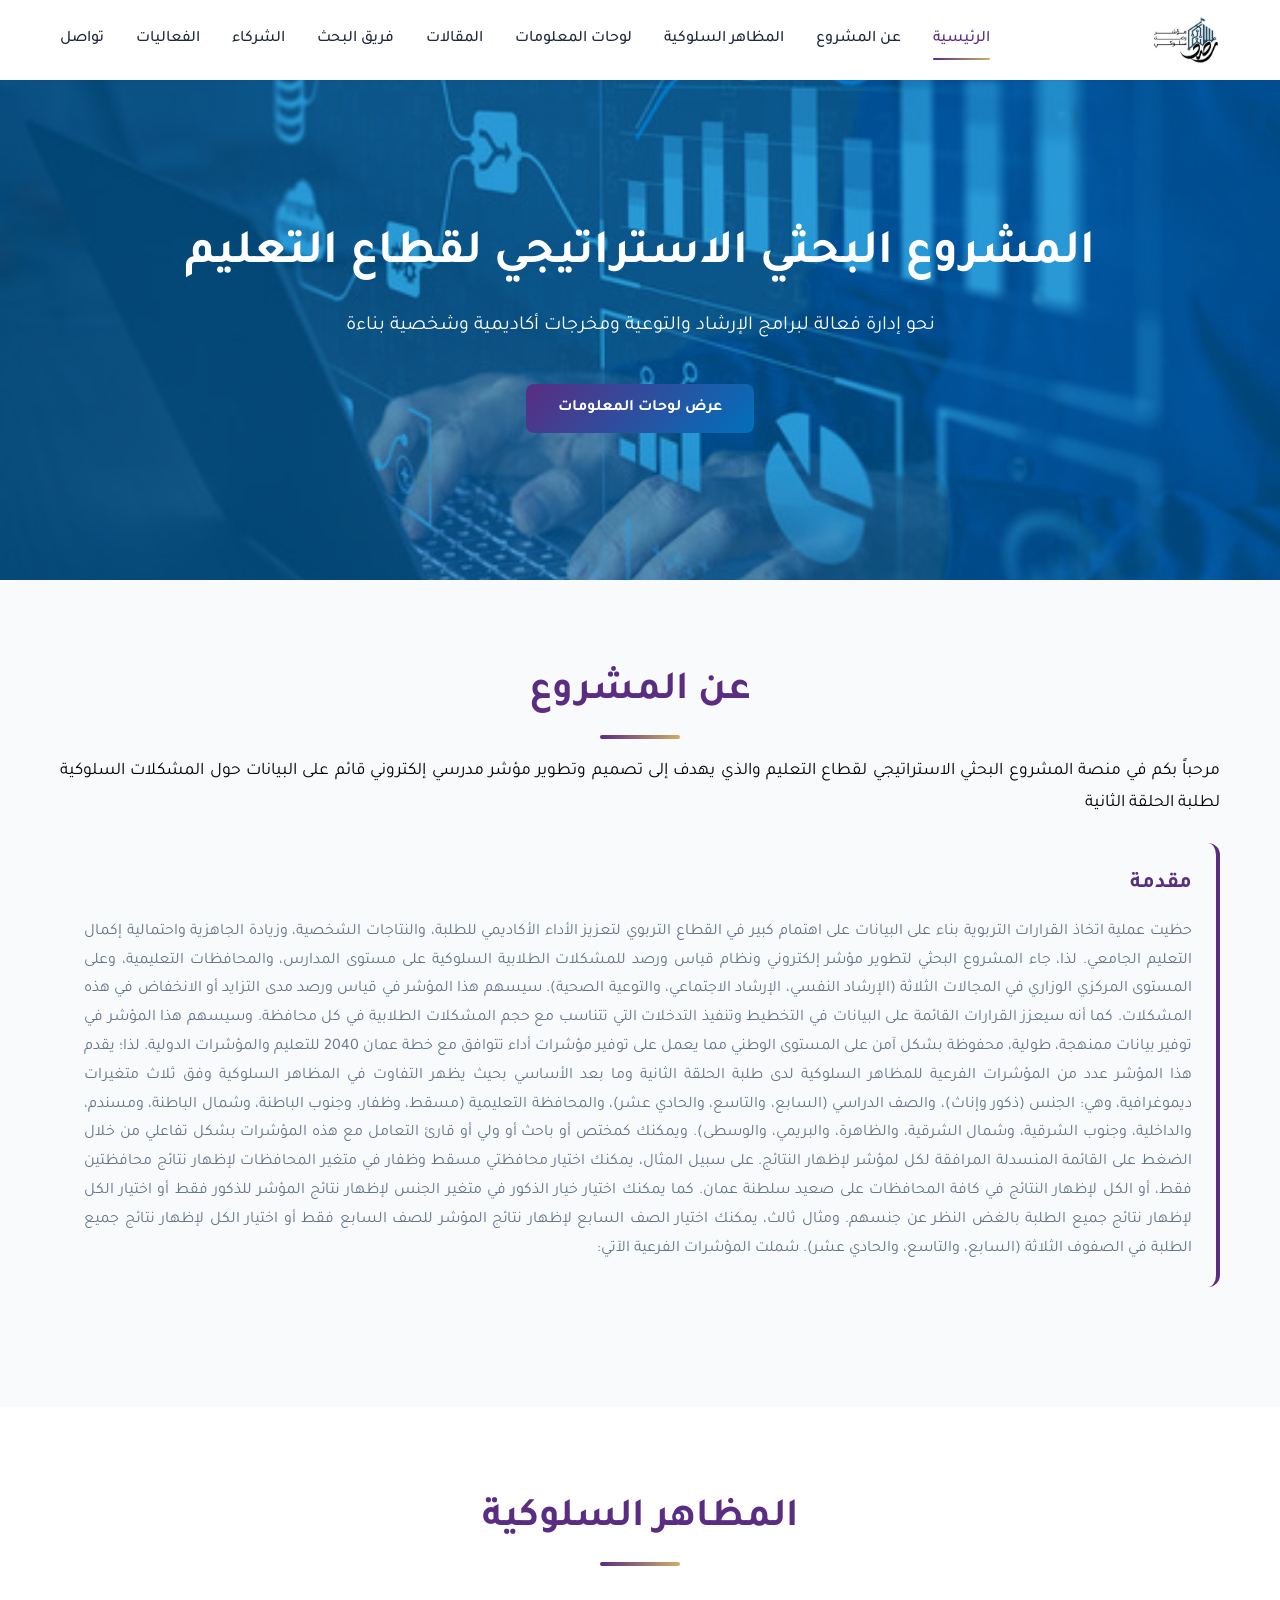
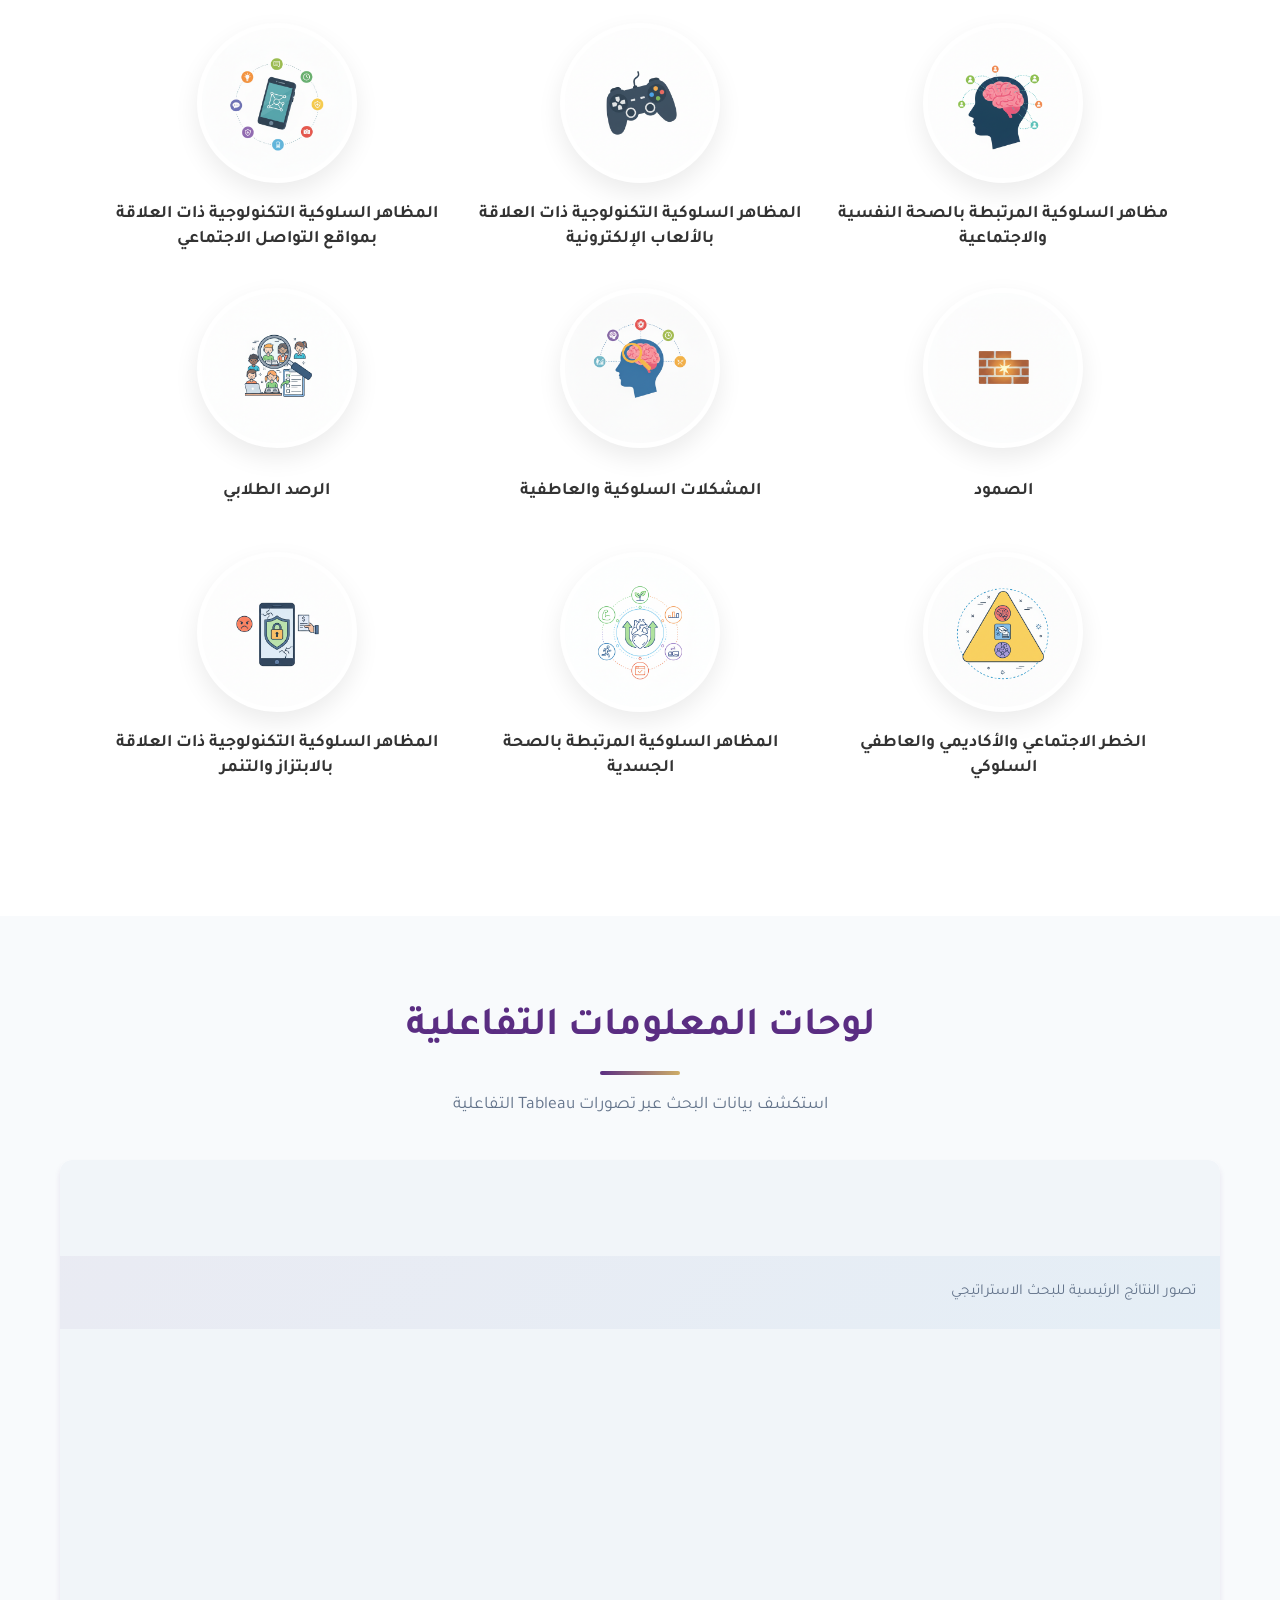
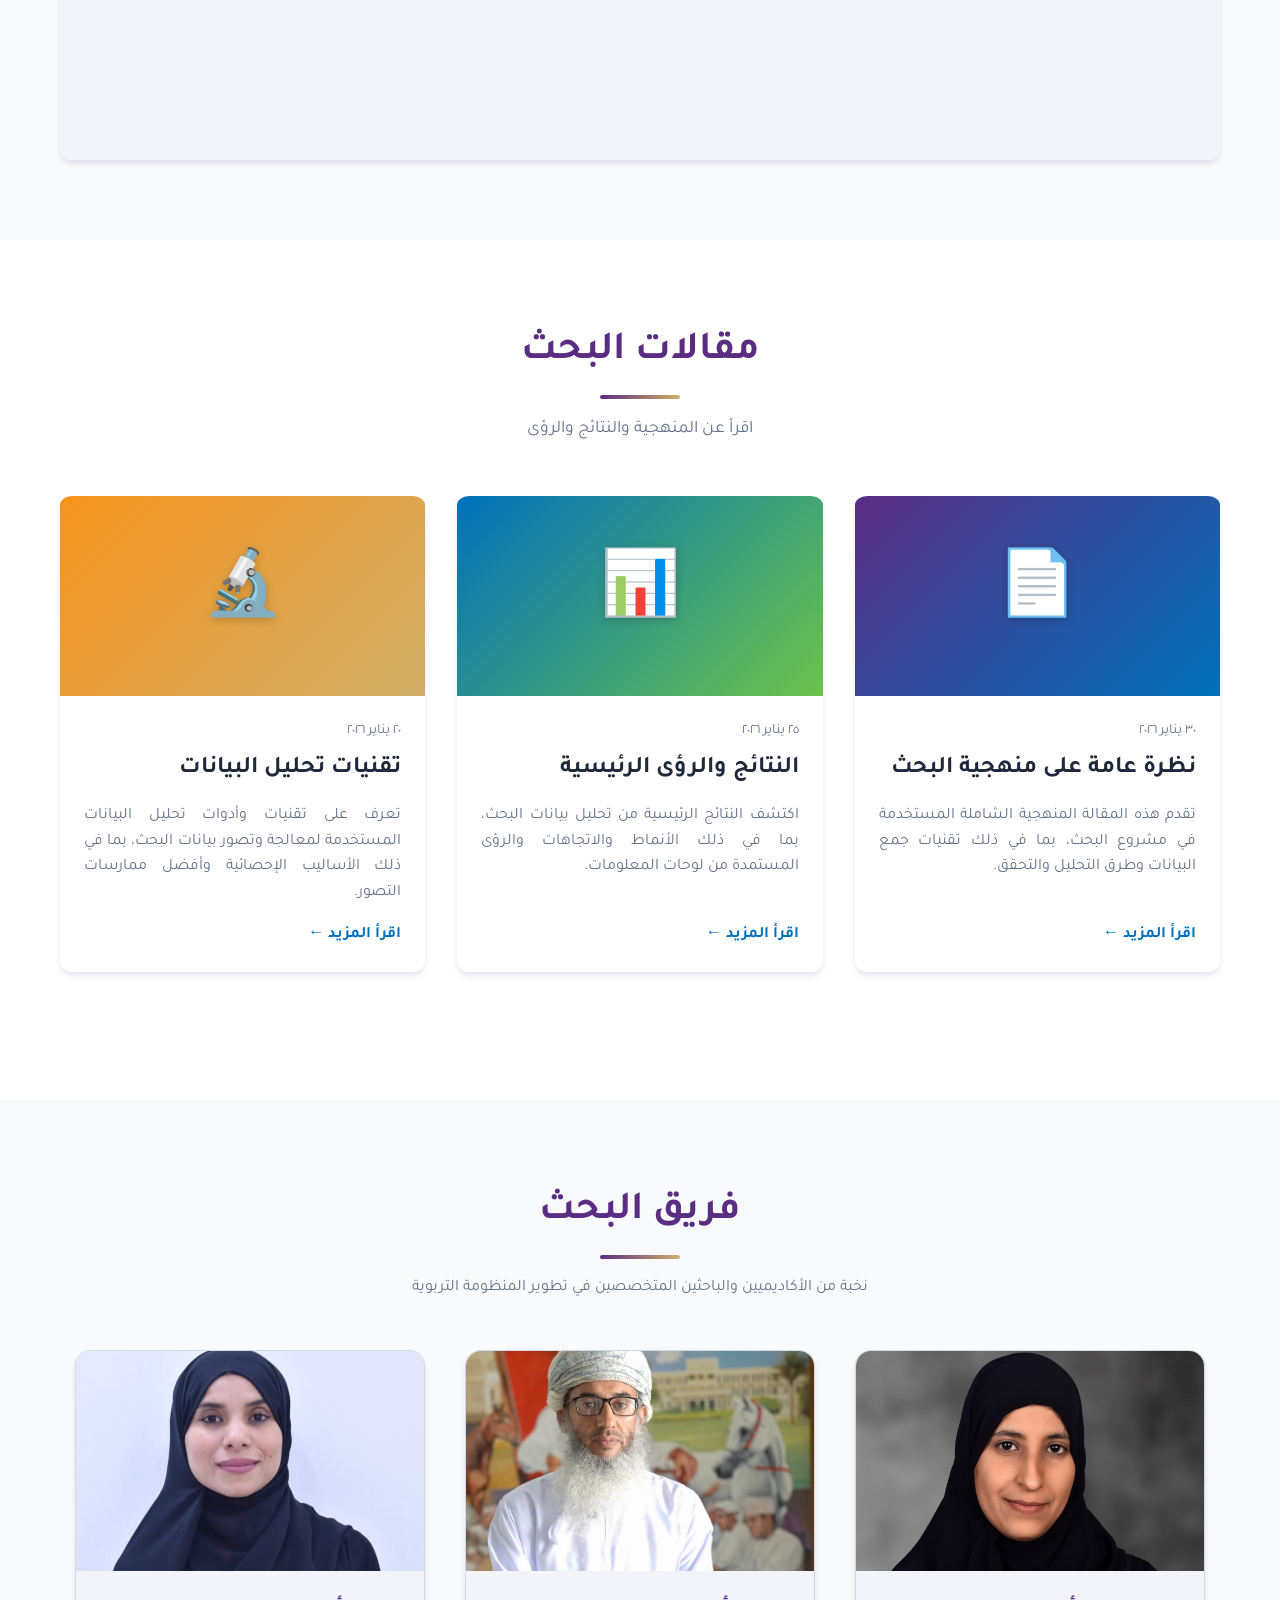
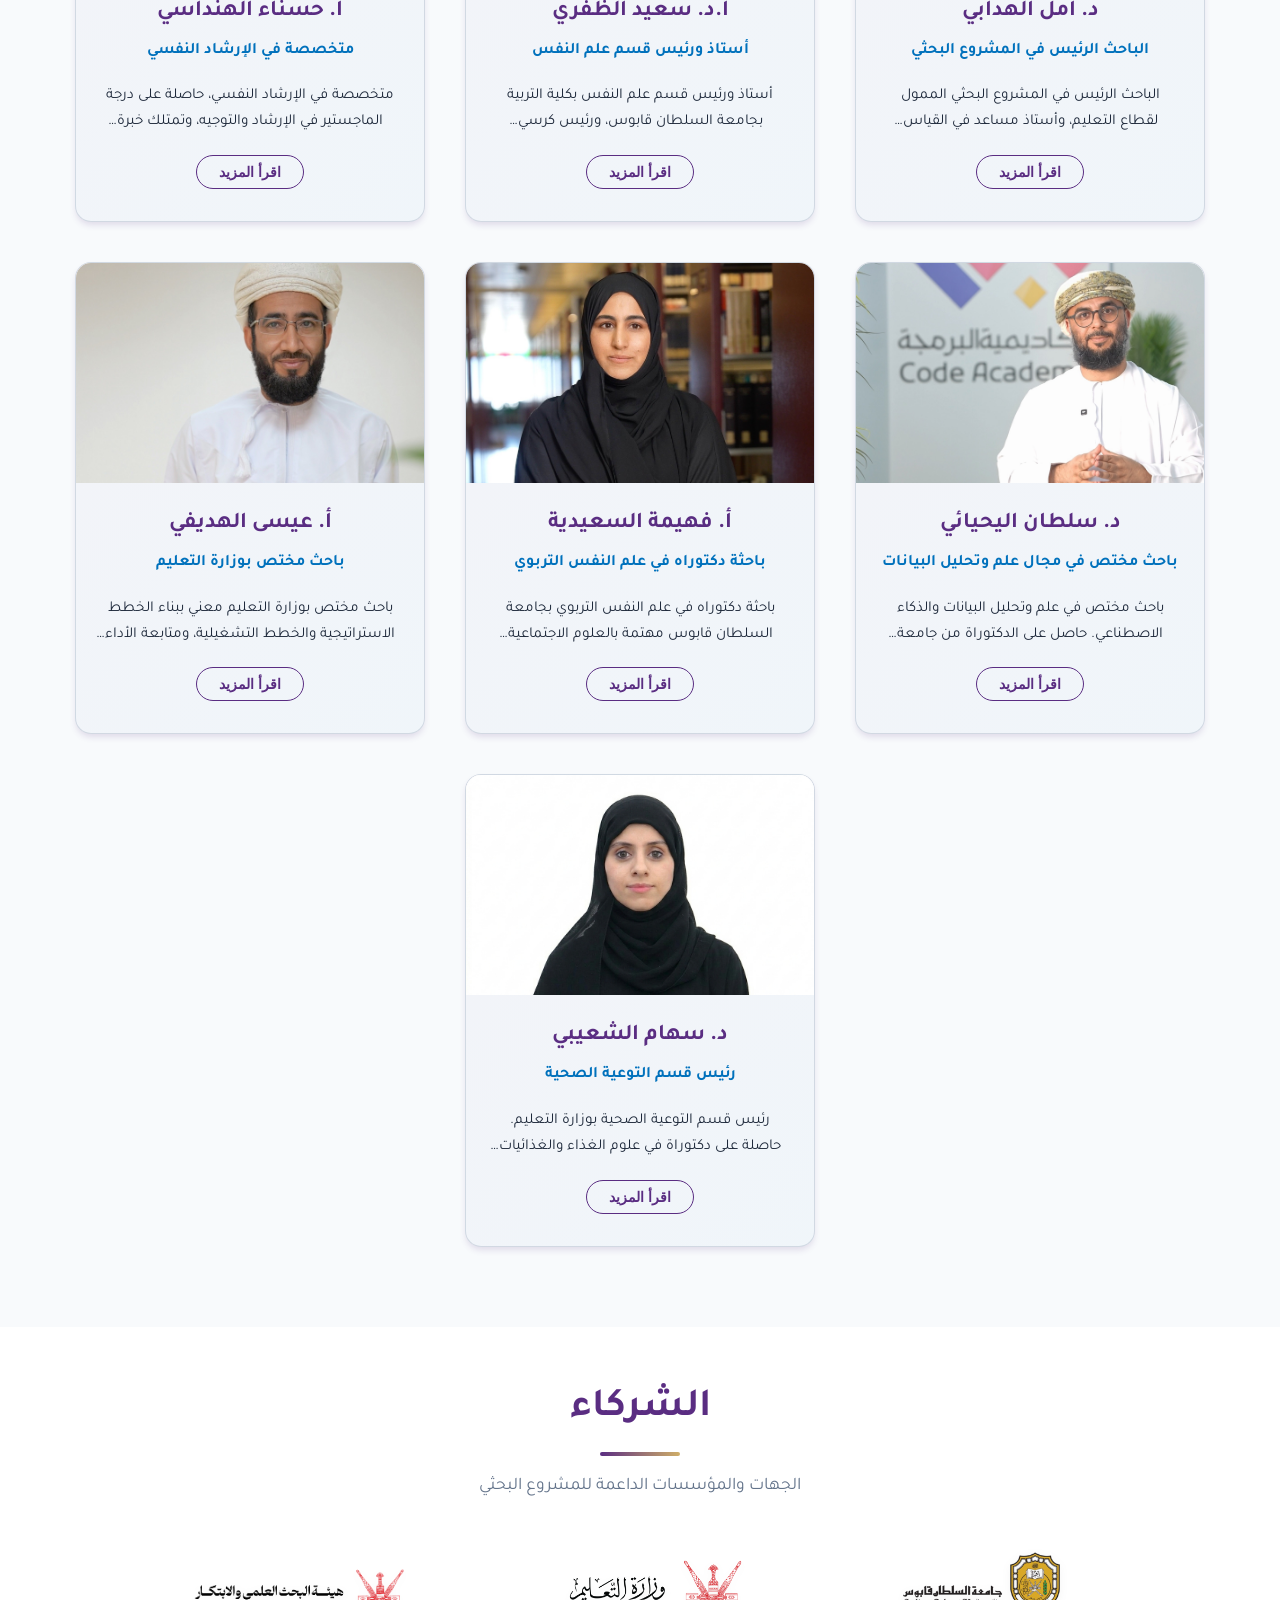
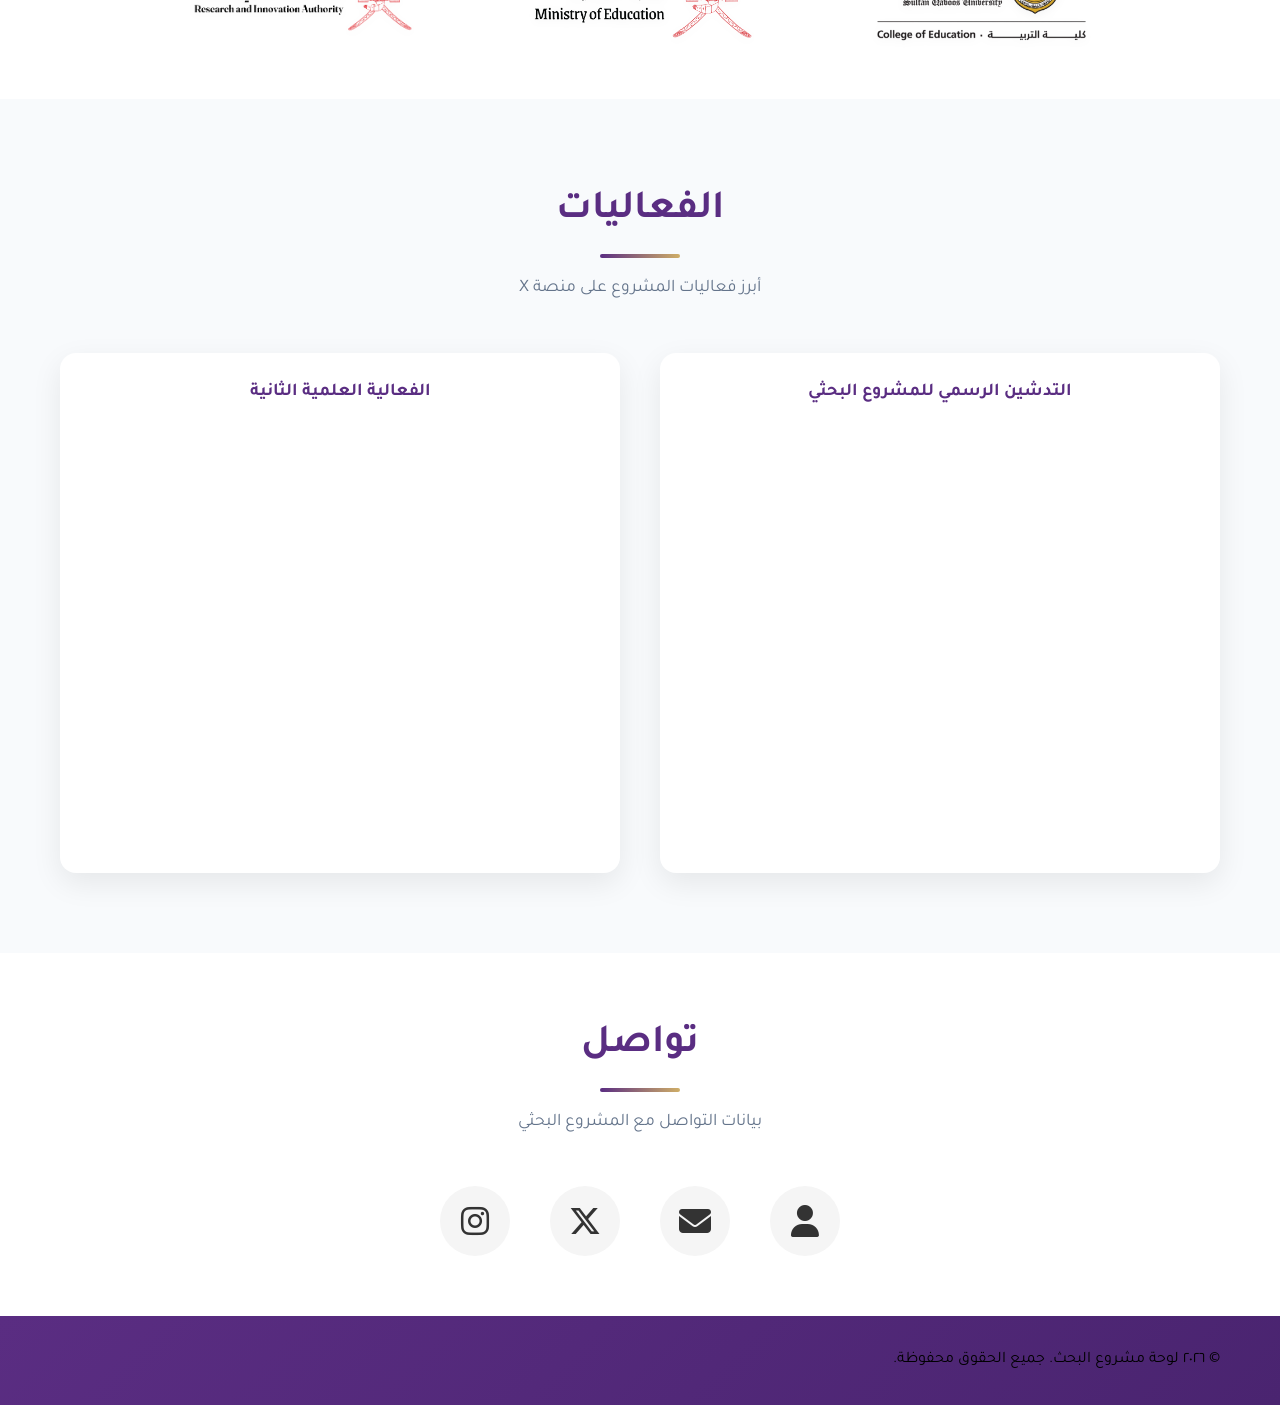
==== index.html @ 6aef54da "added events section" ====
<!DOCTYPE html>
<html lang="ar" dir="rtl">

<head>
    <meta charset="UTF-8">
    <meta name="viewport" content="width=device-width, initial-scale=1.0">
    <title>لوحة مشروع البحث</title>
    <link rel="stylesheet" href="styles.css">
    <link rel="preconnect" href="https://fonts.googleapis.com">
    <link rel="preconnect" href="https://fonts.gstatic.com" crossorigin>
    <link href="https://fonts.googleapis.com/css2?family=Tajawal:wght@300;400;500;700;800&display=swap"
        rel="stylesheet">
    <link rel="stylesheet" href="https://cdnjs.cloudflare.com/ajax/libs/font-awesome/6.5.0/css/all.min.css">
</head>

<body>
    <!-- Navigation -->
    <nav class="navbar">
        <div class="container">
            <div class="nav-brand">
                <!-- <h2>لوحة مشروع البحث</h2> -->
                <img src="images/logo.jpg" alt="لوحة مشروع البحث" class="nav-logo">
            </div>
            <ul class="nav-menu" id="navMenu">
                <li><a href="#home" class="nav-link">الرئيسية</a></li>
                <li><a href="#about" class="nav-link">عن المشروع</a></li>
                <li><a href="#scales-table" class="nav-link">المظاهر السلوكية</a></li>
                <li><a href="#dashboards" class="nav-link">لوحات المعلومات</a></li>
                <li><a href="#articles" class="nav-link">المقالات</a></li>
                <li><a href="#team" class="nav-link">فريق البحث</a></li>
                <li><a href="#partners" class="nav-link">الشركاء</a></li>
                <li><a href="#events" class="nav-link">الفعاليات</a></li>
                <li><a href="#contact" class="nav-link">تواصل</a></li>
            </ul>
            <div class="hamburger" id="hamburger">
                <span></span>
                <span></span>
                <span></span>
            </div>
        </div>
    </nav>

    <!-- Hero Section -->
    <section id="home" class="hero">
        <div class="hero-overlay"></div>
        <div class="container hero-content">
            <h1 class="hero-title">المشروع البحثي الاستراتيجي لقطاع التعليم</h1>
            <p class="hero-subtitle">نحو إدارة فعالة لبرامج الإرشاد والتوعية ومخرجات أكاديمية وشخصية بناءة</p>
            <a href="#dashboards" class="btn btn-primary">عرض لوحات المعلومات</a>
        </div>
    </section>

    <!-- About Section -->
    <section id="about" class="about">
        <div class="container">
            <h2 class="section-title">عن المشروع</h2>
            <div class="about-content">
                <div class="about-text">
                    <p>
                        مرحباً بكم في منصة المشروع البحثي الاستراتيجي لقطاع التعليم والذي يهدف إلى تصميم وتطوير مؤشر
                        مدرسي إلكتروني قائم على البيانات حول المشكلات السلوكية لطلبة الحلقة الثانية
                    </p>
                    <!-- <p>
                        استكشف لوحات Tableau للحصول على رؤى من بيانات البحث، واقرأ مقالاتنا لفهم المنهجية 
                        والنتائج وتداعيات العمل.
                    </p> -->
                </div>
            </div>
        </div>
        <!-- </section> -->

        <!-- Scales Overview Section -->
        <!-- <section id="scales" class="dashboards"> -->
        <div class="container">
            <article class="scales-article">
                <h3 class="scales-article-title">مقدمة</h3>
                <p>
                    حظيت عملية اتخاذ القرارات التربوية بناء على البيانات على اهتمام كبير في القطاع التربوي لتعزيز الأداء
                    الأكاديمي للطلبة، والنتاجات الشخصية، وزيادة الجاهزية واحتمالية إكمال التعليم الجامعي.
                    لذا، جاء المشروع البحثي لتطوير مؤشر إلكتروني ونظام قياس ورصد للمشكلات الطلابية السلوكية على مستوى
                    المدارس، والمحافظات التعليمية، وعلى المستوى المركزي الوزاري في المجالات الثلاثة (الإرشاد النفسي،
                    الإرشاد الاجتماعي، والتوعية الصحية).
                    سيسهم هذا المؤشر في قياس ورصد مدى التزايد أو الانخفاض في هذه المشكلات. كما أنه سيعزز القرارات
                    القائمة على البيانات في التخطيط وتنفيذ التدخلات التي تتناسب مع حجم المشكلات الطلابية في كل محافظة.
                    وسيسهم هذا المؤشر في توفير بيانات ممنهجة، طولية، محفوظة بشكل آمن على المستوى الوطني مما يعمل على
                    توفير مؤشرات أداء تتوافق مع خطة عمان 2040 للتعليم والمؤشرات الدولية.
                    لذا؛ يقدم هذا المؤشر عدد من المؤشرات الفرعية للمظاهر السلوكية لدى طلبة الحلقة الثانية وما بعد
                    الأساسي بحيث يظهر التفاوت في المظاهر السلوكية وفق ثلاث متغيرات ديموغرافية، وهي: الجنس (ذكور وإناث)،
                    والصف الدراسي (السابع، والتاسع، والحادي عشر)، والمحافظة التعليمية (مسقط، وظفار، وجنوب الباطنة، وشمال
                    الباطنة، ومسندم، والداخلية، وجنوب الشرقية، وشمال الشرقية، والظاهرة، والبريمي، والوسطى).
                    ويمكنك كمختص أو باحث أو ولي أو قارئ التعامل مع هذه المؤشرات بشكل تفاعلي من خلال الضغط على القائمة
                    المنسدلة المرافقة لكل لمؤشر لإظهار النتائج. على سبيل المثال، يمكنك اختيار محافظتي مسقط وظفار في
                    متغير المحافظات لإظهار نتائج محافظتين فقط، أو الكل لإظهار النتائج في كافة المحافظات على صعيد سلطنة
                    عمان. كما يمكنك اختيار خيار الذكور في متغير الجنس لإظهار نتائج المؤشر للذكور فقط أو اختيار الكل
                    لإظهار نتائج جميع الطلبة بالغض النظر عن جنسهم. ومثال ثالث، يمكنك اختيار الصف السابع لإظهار نتائج
                    المؤشر للصف السابع فقط أو اختيار الكل لإظهار نتائج جميع الطلبة في الصفوف الثلاثة (السابع، والتاسع،
                    والحادي عشر). شملت المؤشرات الفرعية الآتي:
                </p>
            </article>
        </div>
    </section>

    <!-- Behavioral Scales Section -->
    <section id="scales-table" class="scales">
        <div class="container">
            <h2 class="section-title">المظاهر السلوكية</h2>

            <div id="scales-container" class="scales-circle-grid">
                <!-- Scale 1 -->
                <a href="scale-1.html" class="scale-item">
                    <div class="circle-wrapper">
                        <img src="images/icon1.png" alt="الصحة النفسية"
                            onerror="this.src='https://cdn-icons-png.flaticon.com/512/3062/3062230.png'">
                    </div>
                    <h3 class="circle-title">
                        مظاهر السلوكية المرتبطة بالصحة النفسية والاجتماعية
                    </h3>
                    <!-- <span class="card-link">الانتقال ←</span> -->
                </a>

                <!-- Scale 2 -->
                <a href="scale-2.html" class="scale-item">
                    <div class="circle-wrapper">
                        <img src="images/icon2.png" alt="الألعاب الإلكترونية"
                            onerror="this.src='https://cdn-icons-png.flaticon.com/512/3408/3408506.png'">
                    </div>
                    <h3 class="circle-title">المظاهر السلوكية التكنولوجية ذات العلاقة بالألعاب الإلكترونية</h3>
                    <!-- <span class="card-link">الانتقال ←</span> -->
                </a>

                <!-- Scale 3 -->
                <a href="scale-3.html" class="scale-item">
                    <div class="circle-wrapper">
                        <img src="images/icon3.png" alt="مواقع التواصل"
                            onerror="this.src='https://cdn-icons-png.flaticon.com/512/3536/3536394.png'">
                    </div>
                    <h3 class="circle-title">المظاهر السلوكية التكنولوجية ذات العلاقة بمواقع التواصل الاجتماعي</h3>
                    <!-- <span class="card-link">الانتقال ←</span> -->
                </a>

                <!-- Scale 4 -->
                <a href="scale-4.html" class="scale-item">
                    <div class="circle-wrapper">
                        <img src="images/icon4.png" alt="الصمود"
                            onerror="this.src='https://cdn-icons-png.flaticon.com/512/4207/4207247.png'">
                    </div>
                    <h3 class="circle-title">الصمود</h3>
                    <!-- <span class="card-link">الانتقال ←</span> -->
                </a>

                <!-- Scale 5 -->
                <a href="scale-5.html" class="scale-item">
                    <div class="circle-wrapper">
                        <img src="images/icon5.png" alt="باسك"
                            onerror="this.src='https://cdn-icons-png.flaticon.com/512/2641/2641409.png'">
                    </div>
                    <h3 class="circle-title">المشكلات السلوكية والعاطفية</h3>
                    <!-- <span class="card-link">الانتقال ←</span> -->
                </a>

                <!-- Scale 6 -->
                <a href="scale-6.html" class="scale-item">
                    <div class="circle-wrapper">
                        <img src="images/icon6.png" alt="الرصد الطلابي"
                            onerror="this.src='https://cdn-icons-png.flaticon.com/512/3589/3589030.png'">
                    </div>
                    <h3 class="circle-title">الرصد الطلابي</h3>
                    <!-- <span class="card-link">الانتقال ←</span> -->
                </a>

                <!-- Scale 7 -->
                <a href="scale-7.html" class="scale-item">
                    <div class="circle-wrapper">
                        <img src="images/icon7.png" alt="الخطر الاجتماعي"
                            onerror="this.src='https://cdn-icons-png.flaticon.com/512/9305/9305733.png'">
                    </div>
                    <h3 class="circle-title">الخطر الاجتماعي والأكاديمي والعاطفي السلوكي</h3>
                    <!-- <span class="card-link">الانتقال ←</span> -->
                </a>

                <!-- Scale 8 -->
                <a href="scale-8.html" class="scale-item">
                    <div class="circle-wrapper">
                        <img src="images/icon8.png" alt="الصحة الجسدية"
                            onerror="this.src='https://cdn-icons-png.flaticon.com/512/2966/2966486.png'">
                    </div>
                    <h3 class="circle-title"> المظاهر السلوكية المرتبطة بالصحة الجسدية</h3>
                    <!-- <span class="card-link">الانتقال ←</span> -->
                </a>

                <!-- Scale 9 -->
                <a href="scale-9.html" class="scale-item">
                    <div class="circle-wrapper">
                        <img src="images/icon9.png" alt="الابتزاز والتنمر"
                            onerror="this.src='https://cdn-icons-png.flaticon.com/512/2166/2166708.png'">
                    </div>
                    <h3 class="circle-title">المظاهر السلوكية التكنولوجية ذات العلاقة بالابتزاز والتنمر</h3>
                    <!-- <span class="card-link">الانتقال ←</span> -->
                </a>
            </div>
        </div>
    </section>


    <!-- Dashboards Section -->
    <section id="dashboards" class="dashboards" style="background-color: var(--bg-light);">
        <div class="container">
            <h2 class="section-title">لوحات المعلومات التفاعلية</h2>
            <p class="section-subtitle" style="text-align: center; margin-bottom: 40px; color: var(--text-light);">
                استكشف بيانات البحث عبر تصورات Tableau التفاعلية</p>

            <div class="dashboard-grid">
                <div class="dashboard-card">
                    <div class="dashboard-embed">
                        <div class="dashboard-placeholder">
                            <div class="tableauPlaceholder" id="viz1771243153308"
                                style="position: relative; margin: 0 auto;">
                                <noscript>
                                    <a href="#">
                                        <img alt="Dashboard 1"
                                            src="https://public.tableau.com/static/images/_1/_17712300634520/Dashboard1/1_rss.png"
                                            style="border: none" />
                                    </a>
                                </noscript>
                                <object class="tableauViz" style="display:none;">
                                    <param name="host_url" value="https%3A%2F%2Fpublic.tableau.com%2F" />
                                    <param name="embed_code_version" value="3" />
                                    <param name="site_root" value="" />
                                    <param name="name" value="_17712300634520/Dashboard1" />
                                    <param name="tabs" value="no" />
                                    <param name="toolbar" value="yes" />
                                    <param name="static_image"
                                        value="https://public.tableau.com/static/images/_1/_17712300634520/Dashboard1/1.png" />
                                    <param name="animate_transition" value="yes" />
                                    <param name="display_static_image" value="yes" />
                                    <param name="display_spinner" value="yes" />
                                    <param name="display_overlay" value="yes" />
                                    <param name="display_count" value="yes" />
                                    <param name="language" value="en-US" />
                                </object>
                            </div>

                            <script type="text/javascript">
                                var divElement = document.getElementById('viz1771243153308');
                                var vizElement = divElement.getElementsByTagName('object')[0];

                                // 1. Force the dashboard to occupy the full width of the container
                                vizElement.style.width = '100%';
                                vizElement.style.maxWidth = 'none'; // Removes the 1350px limit causing the gap

                                // 2. Set heights based on device width to ensure readability
                                if (divElement.offsetWidth > 800) {
                                    // Desktop view: Fixed height is often better than a calculated ratio
                                    vizElement.style.height = '850px';
                                } else if (divElement.offsetWidth > 500) {
                                    // Tablet view
                                    vizElement.style.height = '700px';
                                } else {
                                    // Mobile view: Tall height to accommodate stacked charts
                                    vizElement.style.height = '1800px';
                                }

                                // 3. Load the Tableau API
                                var scriptElement = document.createElement('script');
                                scriptElement.src = 'https://public.tableau.com/javascripts/api/viz_v1.js';
                                vizElement.parentNode.insertBefore(scriptElement, vizElement);
                            </script>
                        </div>
                        <div class="dashboard-footer">
                            <p class="dashboard-description">تصور النتائج الرئيسية للبحث الاستراتيجي</p>
                        </div>
                    </div>
                </div>
            </div>

        </div>
    </section>




    <!-- Articles Section -->
    <section id="articles" class="articles">
        <div class="container">
            <h2 class="section-title">مقالات البحث</h2>
            <p class="section-subtitle">اقرأ عن المنهجية والنتائج والرؤى</p>

            <div class="articles-grid" id="articlesGrid">
                <article class="article-card">
                    <div class="article-image">
                        <div class="article-image-placeholder">📄</div>
                    </div>
                    <div class="article-content">
                        <span class="article-date">٣٠ يناير ٢٠٢٦</span>
                        <h3 class="article-title">نظرة عامة على منهجية البحث</h3>
                        <p class="article-excerpt">
                            تقدم هذه المقالة المنهجية الشاملة المستخدمة في مشروع البحث، بما في ذلك تقنيات جمع البيانات
                            وطرق التحليل والتحقق.
                        </p>
                        <a href="#" class="article-link">اقرأ المزيد ←</a>
                    </div>
                </article>

                <article class="article-card">
                    <div class="article-image">
                        <div class="article-image-placeholder">📊</div>
                    </div>
                    <div class="article-content">
                        <span class="article-date">٢٥ يناير ٢٠٢٦</span>
                        <h3 class="article-title">النتائج والرؤى الرئيسية</h3>
                        <p class="article-excerpt">
                            اكتشف النتائج الرئيسية من تحليل بيانات البحث، بما في ذلك الأنماط والاتجاهات
                            والرؤى المستمدة من لوحات المعلومات.
                        </p>
                        <a href="#" class="article-link">اقرأ المزيد ←</a>
                    </div>
                </article>

                <article class="article-card">
                    <div class="article-image">
                        <div class="article-image-placeholder">🔬</div>
                    </div>
                    <div class="article-content">
                        <span class="article-date">٢٠ يناير ٢٠٢٦</span>
                        <h3 class="article-title">تقنيات تحليل البيانات</h3>
                        <p class="article-excerpt">
                            تعرف على تقنيات وأدوات تحليل البيانات المستخدمة لمعالجة وتصور بيانات البحث،
                            بما في ذلك الأساليب الإحصائية وأفضل ممارسات التصور.
                        </p>
                        <a href="#" class="article-link">اقرأ المزيد ←</a>
                    </div>
                </article>
            </div>

            <!-- <div class="add-article-section">
                <button class="btn btn-secondary" id="addArticleBtn">+ إضافة مقال جديد</button>
            </div> -->
        </div>
    </section>



    <!-- Team Section -->

    <section id="team" class="team-section">
        <div class="container">
            <h2 class="section-title">فريق البحث</h2>
            <p style="text-align: center; color: var(--text-light); margin-bottom: 40px;">نخبة من الأكاديميين والباحثين
                المتخصصين في تطوير المنظومة التربوية</p>

            <div class="team-grid">
                <div class="team-card">
                    <div class="member-img-container">
                        <img src="images/img1.jpeg" alt="د. أمل الهدابي">
                    </div>
                    <h3 class="member-name">د. أمل الهدابي</h3>
                    <p class="member-role">الباحث الرئيس في المشروع البحثي</p>
                    <div class="member-desc">الباحث الرئيس في المشروع البحثي الممول لقطاع التعليم، وأستاذ مساعد في
                        القياس والتقويم بقسم علم النفس بجامعة السلطان قابوس. حاصلة على الدكتوراة من جامعة كنت ستايت
                        بالولايات المتحدة الامريكية. نشرت أكثر من ٢٧ بحثا في مجلات علمية محكمة أجنبية وعربية. وقدمت ما
                        يزيد عن ٤٥ ورقة علمية في مؤتمرات دولية واقليمية. وحصلت على ما يزيد عن ١٠ مشاريع بحثية ممولة
                        محليا واقليميا. تركزت اهتماماتها البحثية في القياس التربوي، والنمذجة، والتحاليل الاحصائية
                        المتقدمة، ودراسات المحاكاة مونت كارلو. وحصلت على العديد من الجوائز البحثية.</div>
                    <button class="read-more-btn" onclick="openModal(this)">اقرأ المزيد</button>
                </div>

                <div class="team-card">
                    <div class="member-img-container">
                        <img src="images/img2.jpeg" alt="أ.د. سعيد الظفري">
                    </div>
                    <h3 class="member-name">أ.د. سعيد الظفري</h3>
                    <p class="member-role">أستاذ ورئيس قسم علم النفس</p>
                    <div class="member-desc">أستاذ ورئيس قسم علم النفس بكلية التربية بجامعة السلطان قابوس، ورئيس كرسي
                        اليونسكو في علم النفس التربوي، ورئيس تحرير مجلة الدراسات التربوية والنفسية بجامعة السلطان قابوس.
                        حاصل على الدكتوراة بتقدير امتياز من (UBC) في فانكوفر بكندا 2006. له أكثر من 140 بحثا منشورا في
                        دوريات علمية محكمة عربية وأجنبية، ونشر 9 كتب وفصول في كتب، وأكثر من 200 ورقة علمية بمؤتمرات
                        إقليمية ودولية. وهو حاصل على مجموعة من الجوائز الأكاديمية والبحثية؛ مثل جائزة السلطان قابوس
                        للثقافة والآداب والعلوم لعام 2014، وجائزة عبدالحميد شومان للباحثين العرب بالأردن عام 2015،
                        والجائزة الوطنية للبحث العلمي، وجائزة الشيخ فيصل بن قاسم للبحث التربوي، وجائزة دنلوب لأفضل رسالة
                        دكتوراة في كندا عام 2006، وغيرها.</div>
                    <button class="read-more-btn" onclick="openModal(this)">اقرأ المزيد</button>
                </div>

                <div class="team-card">
                    <div class="member-img-container">
                        <img src="images/img3.jpg" alt="أ. حسناء الهنداسي">
                    </div>
                    <h3 class="member-name">أ. حسناء الهنداسي</h3>
                    <p class="member-role">متخصصة في الإرشاد النفسي</p>
                    <div class="member-desc">متخصصة في الإرشاد النفسي، حاصلة على درجة الماجستير في الإرشاد والتوجيه،
                        وتمتلك خبرة كأخصائية نفسية بوزارة التعليم في التعامل مع المشكلات النفسية لطلبة المدارس، ولا سيما
                        مشكلات المراهقين. شاركت كعضو ومساعد باحث في مشاريع استراتيجية بحثية ممولة، وأسهمت في إجراء
                        دراسات وبحوث على مستوى وزارة التعليم، كما شاركت بأوراق علمية في ملتقيات ومؤتمرات دولية.</div>
                    <button class="read-more-btn" onclick="openModal(this)">اقرأ المزيد</button>
                </div>

                <div class="team-card">
                    <div class="member-img-container">
                        <img src="images/img4.jpeg" alt="د. سلطان اليحيائي">
                    </div>
                    <h3 class="member-name">د. سلطان اليحيائي</h3>
                    <p class="member-role">باحث مختص في مجال علم وتحليل البيانات </p>
                    <div class="member-desc">
                        باحث مختص في علم وتحليل البيانات والذكاء الاصطناعي. حاصل على الدكتوراة من جامعة السلطان قابوس.
                        نشر أكثر من 35 بحثا في مجلات علمية محكمة. وقدم أكثر من 40 ورقة بحثية في مؤتمرات دولية وإقليمية.
                        مهتم بمجال بناء القدرات التقنية لدى الشباب العماني وقاد عدد من المشاريع التقنية في مجالات متعددة
                    </div>
                    <button class="read-more-btn" onclick="openModal(this)">اقرأ المزيد</button>
                </div>

                <div class="team-card">
                    <div class="member-img-container">
                        <img src="images/img5.jpeg" alt="أ. فهيمة السعيدية">
                    </div>
                    <h3 class="member-name">أ. فهيمة السعيدية</h3>
                    <p class="member-role">باحثة دكتوراه في علم النفس التربوي</p>
                    <div class="member-desc">باحثة دكتوراه في علم النفس التربوي بجامعة السلطان قابوس مهتمة بالعلوم
                        الاجتماعية والنفسية والتربوية، حاصلة على البكالوريوس في العمل الاجتماعي، والماجستير في علم النفس
                        التربوي من جامعة السلطان قابوس. أعمل في وزارة التربية والتعليم كمشرفة إرشاد اجتماعي، تتركز
                        اهتماماتي البحثية في (بحوث تحليل المسار، والعلاقات التبادلية بين المتغيرات الاجتماعية والنفسية
                        والتربوية). شاركت بأكثر من (50) ورقة بحثية في مؤتمرات دولية داخل وخارج سلطنة عمان. كما قمت بنشر
                        (18) ورقة بحثية في مجلات علمية محكمة، وأحرزت المركز الأول في جائزة الشيخ فيصل بن قاسم آل ثاني
                        للبحث التربوي عن "فئة المعلمين والقادة" للعام الأكاديمي 2021/2022. ولي مشاركات في بعض الجمعيات
                        المهنية والفرق البحثية.</div>
                    <button class="read-more-btn" onclick="openModal(this)">اقرأ المزيد</button>
                </div>

                <div class="team-card">
                    <div class="member-img-container">
                        <img src="images/img6.jpeg" alt="أ.عيسى الهديفي">
                    </div>
                    <h3 class="member-name">أ. عيسى الهديفي</h3>
                    <p class="member-role">باحث مختص بوزارة التعليم</p>
                    <div class="member-desc">باحث مختص بوزارة التعليم معني ببناء الخطط الاستراتيجية والخطط التشغيلية،
                        ومتابعة الأداء المؤسسي. حاصل على ماجستير إرشاد وتوجيه بتقدير امتياز من جامعة نزوى. ترأس وأدار
                        العديد من الجلسات العلمية البحثية. وهو عضو في العديد من الفرق البحثية والمهنية منها مشروع غرس
                        مبادئ الثقافة المالية، والمرصد العالمي لريادة الأعمال. وله العديد من المشاركات بأوراق علمية في
                        مؤتمرات محلية واقليمية.</div>
                    <button class="read-more-btn" onclick="openModal(this)">اقرأ المزيد</button>
                </div>

                <div class="team-card">
                    <div class="member-img-container">
                        <img src="images/img7.png" alt="د. سهام الشعيبي">
                    </div>
                    <h3 class="member-name">د. سهام الشعيبي</h3>
                    <p class="member-role">رئيس قسم التوعية الصحية</p>
                    <div class="member-desc">رئيس قسم التوعية الصحية بوزارة التعليم. حاصلة على دكتوراة في علوم الغذاء
                        والغذائيات من جامعة السلطان قابوس. نشرت عدد من الأوراق العلمية وشاركت في مجموعة من المؤتمرات
                        المحلية والإقليمية. كما شاركت في عدد من الفرق البحثية.</div>
                    <button class="read-more-btn" onclick="openModal(this)">اقرأ المزيد</button>
                </div>
            </div>
        </div>
    </section>

    <!-- Partners Section -->
    <section id="partners" class="partners">
        <div class="container">
            <h2 class="section-title">الشركاء</h2>
            <p class="section-subtitle">الجهات والمؤسسات الداعمة للمشروع البحثي</p>

            <div class="partners-logos-container">
                <div class="partner-item">
                    <img src="images/partner1.png" alt="Logo 1" class="partner-img">
                </div>

                <div class="partner-item">
                    <img src="images/partner2.png" alt="Logo 2" class="partner-img">
                </div>

                <div class="partner-item">
                    <img src="images/partner3.png" alt="Logo 3" class="partner-img">
                </div>
            </div>
        </div>
    </section>



    <!-- Events Section -->
    <section id="events" class="events" style="background-color: var(--bg-light); padding: 80px 0;">
        <div class="container">
            <h2 class="section-title">الفعاليات </h2>
            <p class="section-subtitle" style="text-align:center; margin-bottom:50px;">
                أبرز فعاليات المشروع على منصة X
            </p>

            <div class="events-grid">

                <!-- Official Launch -->
                <div class="event-card">
                    <h3 class="event-title"> التدشين الرسمي للمشروع البحثي</h3>
                    <iframe src="https://platform.twitter.com/embed/Tweet.html?id=1917503414214283484" frameborder="0"
                        scrolling="yes">
                    </iframe>
                </div>

                <!-- Second Scientific Event -->
                <div class="event-card">
                    <h3 class="event-title"> الفعالية العلمية الثانية</h3>
                    <iframe src="https://platform.twitter.com/embed/Tweet.html?id=1917957917237477440" width="100%"
                        height="600" frameborder="0" scrolling="yes">
                    </iframe>
                </div>
            </div>
        </div>
    </section>


    <!-- Contact Section -->
    <section id="contact" class="contact">
        <div class="container">
            <h2 class="section-title">تواصل</h2>
            <p class="section-subtitle">بيانات التواصل مع المشروع البحثي</p>

            <div class="contact-icons">

                <!-- Main Researcher Email -->
                <a href="mailto:a.alhadabi2@squ.edu.om" class="contact-icon" title="البريد الإلكتروني للباحث الرئيسي">
                    <i class="fas fa-user"></i>
                </a>

                <!-- Project Email -->
                <a href="mailto:screen_index@screenindexom.com" class="contact-icon" title="البريد الإلكتروني للمشروع">
                    <i class="fas fa-envelope"></i>
                </a>

                <!-- X Account -->
                <a href="https://x.com/screen_index_om" target="_blank" class="contact-icon" title="X">
                    <i class="fab fa-x-twitter"></i>
                </a>

                <!-- Instagram -->
                <a href="https://www.instagram.com/screen_index_om" target="_blank" class="contact-icon"
                    title="Instagram">
                    <i class="fab fa-instagram"></i>
                </a>

            </div>
        </div>
    </section>

    <!-- Footer -->
    <footer class="footer">
        <div class="container">
            <p>© ٢٠٢٦ لوحة مشروع البحث. جميع الحقوق محفوظة.</p>
        </div>
    </footer>

    <!-- Add Article Modal -->
    <div id="articleModal" class="modal">
        <div class="modal-content">
            <span class="close-modal">&times;</span>
            <h2>إضافة مقال جديد</h2>
            <form id="articleForm">
                <div class="form-group">
                    <label for="articleTitle">عنوان المقال</label>
                    <input type="text" id="articleTitle" required>
                </div>
                <div class="form-group">
                    <label for="articleDate">التاريخ</label>
                    <input type="date" id="articleDate" required>
                </div>
                <div class="form-group">
                    <label for="articleExcerpt">مقتطف</label>
                    <textarea id="articleExcerpt" rows="4" required></textarea>
                </div>
                <div class="form-group">
                    <label for="articleLink">رابط URL</label>
                    <input type="url" id="articleLink" placeholder="https://...">
                </div>
                <div class="form-group">
                    <label for="articleIcon">أيقونة (رمز أو نص)</label>
                    <input type="text" id="articleIcon" placeholder="📄" maxlength="2">
                </div>
                <button type="submit" class="btn btn-primary">إضافة المقال</button>
            </form>
        </div>
    </div>

    <!-- Team Member Modal -->
    <div id="teamModal" class="modal">
        <div class="modal-content">
            <span class="close-modal">&times;</span>
            <h2 id="teamModalName"></h2>
            <p id="teamModalRole" class="member-role"></p>
            <div id="teamModalDesc" class="team-modal-desc"></div>
        </div>
    </div>
    <script>
        let slides = document.querySelectorAll('.slide');
        let dots = document.querySelectorAll('.dot');
        let currentIndex = 0;

        function showSlide(index) {
            if (index >= slides.length) currentIndex = 0;
            else if (index < 0) currentIndex = slides.length - 1;
            else currentIndex = index;

            slides.forEach((slide, i) => {
                slide.style.display = i === currentIndex ? 'block' : 'none';
                dots[i].classList.toggle('active', i === currentIndex);
            });
        }

        // Initial display
        showSlide(currentIndex);

        // Arrow controls
        document.querySelector('.prev').addEventListener('click', () => showSlide(currentIndex - 1));
        document.querySelector('.next').addEventListener('click', () => showSlide(currentIndex + 1));

        // Dot controls
        dots.forEach((dot, i) => dot.addEventListener('click', () => showSlide(i)));

        // Optional: Auto-slide every 5 seconds
        setInterval(() => showSlide(currentIndex + 1), 5000);
    </script>
    <script src="script.js"></script>
</body>

</html>
---- styles.css ----
/* Reset and Base Styles */
* {
    margin: 0;
    padding: 0;
    box-sizing: border-box;
}

:root {
    /* Brand Colors (default theme) */
    --primary-color: #5A2D82;
    --primary-dark: #4a2470;
    --primary-light: #7a3fa0;
    --secondary-color: #0071BC;
    --secondary-dark: #005a94;
    --accent-gold: #CFAE67;
    --accent-green: #6CC24A;
    --accent-orange: #F7941D;
    --accent-red: #C1272D;

    /* Neutral Colors */
    --text-dark: #1e293b;
    --text-light: #64748b;
    --bg-light: #f8fafc;
    --bg-white: #ffffff;
    --border-color: #e2e8f0;

    /* Shadows */
    --shadow-sm: 0 1px 2px 0 rgba(90, 45, 130, 0.1);
    --shadow-md: 0 4px 6px -1px rgba(90, 45, 130, 0.15);
    --shadow-lg: 0 10px 15px -3px rgba(90, 45, 130, 0.2);
    --shadow-xl: 0 20px 25px -5px rgba(90, 45, 130, 0.25);
}

body {
    font-family: 'Tajawal', 'Inter', -apple-system, BlinkMacSystemFont, 'Segoe UI', sans-serif;
    line-height: 1.6;
    color: var(--text-dark);
    background-color: var(--bg-white);
}

/* RTL (Arabic) support */
[dir="rtl"] .nav-menu {
    gap: 2rem;
}

[dir="rtl"] .nav-link:hover::after,
[dir="rtl"] .nav-link.active::after {
    left: auto;
    right: 0;
}

[dir="rtl"] .section-title::after {
    left: auto;
    right: 50%;
    transform: translateX(50%);
}

[dir="rtl"] .contact-item {
    border-left: none;
    border-right: 4px solid var(--secondary-color);
}

[dir="rtl"] .contact-item:hover {
    transform: translateX(-5px);
}

[dir="rtl"] .article-link:hover {
    transform: translateX(-5px);
}

[dir="rtl"] .dashboard-placeholder code {
    border-left: none;
    border-right: 3px solid var(--accent-gold);
}

[dir="rtl"] .dashboard-placeholder ol {
    padding-left: 0;
    padding-right: 1.5rem;
}

@media (max-width: 768px) {
    [dir="rtl"] .nav-menu {
        left: auto;
        right: -100%;
        transition: right 0.3s ease;
    }

    [dir="rtl"] .nav-menu.active {
        left: auto;
        right: 0;
    }
}

.container {
    max-width: 1200px;
    margin: 0 auto;
    padding: 0 20px;
}

/* Navigation */
.navbar {
    background-color: var(--bg-white);
    box-shadow: var(--shadow-sm);
    position: sticky;
    top: 0;
    z-index: 1000;
    padding: 1rem 0;
}

.navbar .container {
    display: flex;
    justify-content: space-between;
    align-items: center;
}

.nav-brand h2 {
    background: linear-gradient(135deg, var(--primary-color) 0%, var(--secondary-color) 100%);
    -webkit-background-clip: text;
    -webkit-text-fill-color: transparent;
    background-clip: text;
    font-size: 1.5rem;
    font-weight: 700;
}

.nav-brand img {
    display: block;
    max-height: 48px;
    width: auto;
    object-fit: contain;
}

.nav-menu {
    display: flex;
    list-style: none;
    gap: 2rem;
}

.nav-link {
    text-decoration: none;
    color: var(--text-dark);
    font-weight: 500;
    transition: all 0.3s ease;
    position: relative;
    padding: 0.5rem 0;
}

.nav-link:hover,
.nav-link.active {
    color: var(--primary-color);
}

.nav-link:hover::after,
.nav-link.active::after {
    content: '';
    position: absolute;
    bottom: -5px;
    left: 0;
    width: 100%;
    height: 2px;
    background: linear-gradient(90deg, var(--primary-color) 0%, var(--accent-gold) 100%);
    border-radius: 2px;
}

.hamburger {
    display: none;
    flex-direction: column;
    cursor: pointer;
    gap: 4px;
}

.hamburger span {
    width: 25px;
    height: 3px;
    background-color: var(--text-dark);
    transition: all 0.3s ease;
}

/* Hero Section */
.hero {
    position: relative;
    height: 500px;
    background: url("images/nav.jpg") center center / cover no-repeat;
    display: flex;
    align-items: center;
    justify-content: center;
    color: white;
    text-align: center;
    overflow: hidden;
}

.hero-overlay {
    position: absolute;
    top: 0;
    left: 0;
    right: 0;
    bottom: 0;
    background: var(--hero-overlay, rgba(0, 113, 188, 0.6));
}

.hero-content {
    position: relative;
    z-index: 1;
}

.hero-title {
    font-size: 3rem;

    font-weight: 700;
    margin-bottom: 1rem;
    animation: fadeInUp 0.8s ease;
}

.hero-subtitle {

    font-size: 1.25rem;
    color: #ffffff;
    text-align: center;
    margin-bottom: 2rem;
    opacity: 0.95;
    animation: fadeInUp 0.8s ease 0.2s both;
}

/* Buttons */
.btn {
    display: inline-block;
    padding: 12px 32px;
    border-radius: 8px;
    text-decoration: none;
    font-weight: 600;
    transition: all 0.3s ease;
    border: none;
    cursor: pointer;
    font-size: 1rem;
    margin: 10px;
}

.btn-primary {
    background: linear-gradient(135deg, var(--primary-color) 0%, var(--secondary-color) 100%);
    color: white;
    animation: fadeInUp 0.8s ease 0.4s both;
    border: none;
}

.btn-primary:hover {
    background: linear-gradient(135deg, var(--primary-dark) 0%, var(--secondary-dark) 100%);
    transform: translateY(-2px);
    box-shadow: 0 10px 20px rgba(90, 45, 130, 0.4);
}

.btn-secondary {
    background-color: var(--bg-white);
    color: var(--primary-color);
    border: 2px solid var(--primary-color);
}

.btn-secondary:hover {
    background: linear-gradient(135deg, var(--primary-color) 0%, var(--secondary-color) 100%);
    color: white;
    border-color: transparent;
    transform: translateY(-2px);
    box-shadow: 0 8px 16px rgba(90, 45, 130, 0.25);
}

/* Sections */
section {
    /* it was 80 changes to 40 by KS */
    padding: 80px 0;
}

.section-title {
    font-size: 2.5rem;
    font-weight: 700;
    text-align: center;
    margin-bottom: 2rem;
    color: var(--primary-color);
    position: relative;
    display: block;
    width: 100%;
}

.section-title::after {
    content: '';
    position: absolute;
    bottom: -15px;
    left: 50%;
    transform: translateX(-50%);
    width: 80px;
    height: 4px;
    background: linear-gradient(90deg, var(--primary-color) 0%, var(--accent-gold) 100%);
    border-radius: 2px;
}

.section-subtitle {
    text-align: center;
    color: var(--text-light);
    font-size: 1.1rem;
    margin-top: 1.5rem;
    margin-bottom: 3rem;
}

/* Scales Overview – Article & Table */
.scales-article {
    /* max-width: 800px; commented by KS*/
    margin: 0 auto 2.5rem;
    padding: 1.5rem;
    background: var(--bg-light);
    border-radius: 12px;
    border-inline-start: 4px solid var(--primary-color);
}

.scales-article-title {
    font-size: 1.35rem;
    color: var(--primary-color);
    margin-bottom: 1rem;
}

.scales-article p {
    color: var(--text-light);
    line-height: 1.8;
    margin-bottom: 1rem;
    text-align: justify;
}

.scales-article p:last-child {
    margin-bottom: 0;
}

.scales-table-wrap {
    scroll-margin-top: 5rem;
    overflow-x: auto;
    margin-bottom: 2.5rem;
    border-radius: 12px;
    /* box-shadow: var(--shadow-md); */
}

.scales-table {
    width: 100%;
    border-collapse: collapse;
    background: var(--bg-white);
    font-size: 1rem;
}

.scales-table thead {
    background: linear-gradient(135deg, var(--primary-color) 0%, var(--secondary-color) 100%);
    color: white;
}

.scales-table th {
    padding: 1rem 1.25rem;
    text-align: right;
    font-weight: 600;
}

.scales-table td {
    padding: 0.9rem 1.25rem;
    border-bottom: 1px solid var(--border-color);
    text-align: right;
}

.scales-table tbody tr:hover {
    background: rgba(90, 45, 130, 0.04);
}

.scales-table tbody tr:last-child td {
    border-bottom: none;
}

.scale-table-link {
    color: var(--secondary-color);
    text-decoration: none;
    font-weight: 600;
    transition: color 0.2s ease;
}

.scale-table-link:hover {
    color: var(--primary-color);
}

[dir="rtl"] .scales-article {
    border-inline-start: 4px solid var(--primary-color);
    border-inline-end: none;
}

/* About Section */
.about {
    background-color: var(--bg-light);
}

.about-content {
    /* max-width: 800px; commented by KS */
    margin: 0 auto;
}

.about-text p {
    font-size: 1.1rem;
    line-height: 1.8;
    margin-bottom: 1.5rem;
    /* color: var(--text-light); commented by KS */
}

/* Dashboards Section */
.dashboards {
    background-color: var(--bg-white);
}

.dashboard-grid {
    display: grid;
    grid-template-columns: 1fr;
    gap: 2rem;
}

.dashboard-card {
    background-color: var(--bg-white);
    border-radius: 12px;
    box-shadow: var(--shadow-md);
    overflow: hidden;
    transition: transform 0.3s ease, box-shadow 0.3s ease;
}

.dashboard-card:hover {
    transform: translateY(-4px);
    box-shadow: 0 20px 30px rgba(90, 45, 130, 0.2);
    border-top: 3px solid var(--accent-gold);
}

.dashboard-header {
    padding: 1.5rem;
    background: linear-gradient(135deg, rgba(90, 45, 130, 0.08) 0%, rgba(0, 113, 188, 0.08) 100%);
    display: flex;
    justify-content: space-between;
    align-items: center;
    border-bottom: 2px solid var(--primary-color);
}

.dashboard-header h3 {
    font-size: 1.5rem;
    color: var(--text-dark);
}

.dashboard-badge {
    background: linear-gradient(135deg, var(--accent-gold) 0%, var(--accent-orange) 100%);
    color: white;
    padding: 4px 12px;
    border-radius: 20px;
    font-size: 0.875rem;
    font-weight: 600;
    box-shadow: 0 2px 4px rgba(207, 174, 103, 0.3);
}

.dashboard-embed {
    position: relative;
    width: 100%;
    min-height: 600px;
    background-color: #f1f5f9;
}

.dashboard-embed iframe {
    width: 100%;
    height: 600px;
    border: none;
    display: block;
}

.dashboard-placeholder {
    padding: 3rem;
    text-align: center;
    color: var(--text-light);
}

.dashboard-placeholder .placeholder-icon {
    font-size: 4rem;
    margin-bottom: 1rem;
}

.dashboard-placeholder h4 {
    font-size: 1.5rem;
    margin-bottom: 1rem;
    color: var(--text-dark);
}

.dashboard-placeholder code {
    display: block;
    background: linear-gradient(135deg, rgba(90, 45, 130, 0.1) 0%, rgba(0, 113, 188, 0.1) 100%);
    padding: 1rem;
    border-radius: 8px;
    margin-top: 1rem;
    text-align: left;
    font-size: 0.875rem;
    color: var(--secondary-color);
    border-left: 3px solid var(--accent-gold);
}

.dashboard-placeholder ol {
    text-align: left;
    max-width: 500px;
    margin: 1rem auto;
    padding-left: 1.5rem;
}

.dashboard-placeholder li {
    margin-bottom: 0.5rem;
}

.placeholder-note {
    margin-top: 1rem;
    font-weight: 600;
    color: var(--text-dark);
}

.dashboard-footer {
    padding: 1.5rem;
    background: linear-gradient(135deg, rgba(90, 45, 130, 0.05) 0%, rgba(0, 113, 188, 0.05) 100%);
}

.dashboard-description {
    color: var(--text-light);
    font-size: 0.95rem;
}

/* Articles Section */
.articles {
    background-color: var(--bg-white);
}

.articles-grid {
    display: grid;
    grid-template-columns: repeat(auto-fill, minmax(320px, 1fr));
    gap: 2rem;
    margin-bottom: 3rem;
}

.article-card {
    background-color: var(--bg-white);
    border-radius: 12px;
    overflow: hidden;
    box-shadow: var(--shadow-md);
    transition: transform 0.3s ease, box-shadow 0.3s ease;
    display: flex;
    flex-direction: column;
    border-top: 3px solid transparent;
}

.article-card:nth-child(1) .article-image {
    background: linear-gradient(135deg, #5A2D82 0%, #0071BC 100%);
}

.article-card:nth-child(2) .article-image {
    background: linear-gradient(135deg, #0071BC 0%, #6CC24A 100%);
}

.article-card:nth-child(3) .article-image {
    background: linear-gradient(135deg, #F7941D 0%, #CFAE67 100%);
}

.article-card:nth-child(4) .article-image {
    background: linear-gradient(135deg, #5A2D82 0%, #CFAE67 100%);
}

.article-card:nth-child(5) .article-image {
    background: linear-gradient(135deg, #6CC24A 0%, #0071BC 100%);
}

.article-card:nth-child(6) .article-image {
    background: linear-gradient(135deg, #CFAE67 0%, #F7941D 100%);
}

.article-card:hover {
    transform: translateY(-4px);
    box-shadow: 0 20px 30px rgba(90, 45, 130, 0.2);
}

.article-card:nth-child(1):hover {
    border-top-color: var(--primary-color);
}

.article-card:nth-child(2):hover {
    border-top-color: var(--accent-green);
}

.article-card:nth-child(3):hover {
    border-top-color: var(--accent-orange);
}

.article-card:nth-child(4):hover {
    border-top-color: var(--accent-gold);
}

.article-card:nth-child(5):hover {
    border-top-color: var(--secondary-color);
}

.article-card:nth-child(6):hover {
    border-top-color: var(--accent-red);
}

.article-image {
    width: 100%;
    height: 200px;
    display: flex;
    align-items: center;
    justify-content: center;
    position: relative;
    overflow: hidden;
}

.article-image-placeholder {
    font-size: 4rem;
    position: relative;
    z-index: 1;
    filter: drop-shadow(0 2px 4px rgba(0, 0, 0, 0.2));
}

.article-content {
    padding: 1.5rem;
    flex-grow: 1;
    display: flex;
    flex-direction: column;
}

.article-date {
    font-size: 0.875rem;
    color: var(--text-light);
    margin-bottom: 0.5rem;
}

.article-title {
    font-size: 1.5rem;
    font-weight: 600;
    margin-bottom: 1rem;
    color: var(--text-dark);
}

.article-excerpt {
    color: var(--text-light);
    line-height: 1.6;
    margin-bottom: 1rem;
    flex-grow: 1;
}

.article-link {
    color: var(--secondary-color);
    text-decoration: none;
    font-weight: 600;
    transition: all 0.3s ease;
    display: inline-block;
}

.article-link:hover {
    color: var(--secondary-dark);
    transform: translateX(5px);
}

.add-article-section {
    text-align: center;
    margin-top: 2rem;
}

/* contact added by KS */

.contact {
    text-align: center;
    padding: 60px 20px;
}

.contact-icons {
    display: flex;
    justify-content: center;
    gap: 40px;
    margin-top: 30px;
    flex-wrap: wrap;
}

.contact-icon {
    font-size: 28px;
    color: #333;
    background: #f5f5f5;
    width: 70px;
    height: 70px;
    display: flex;
    align-items: center;
    justify-content: center;
    border-radius: 50%;
    text-decoration: none;
    transition: all 0.3s ease;
}

.contact-icon:hover {
    background: #0077ff;
    color: #fff;
    transform: translateY(-5px);
}

/* Contact Section */
.contact {
    background-color: var(--bg-white);
}

.contact-content {
    max-width: 600px;
    margin: 0 auto;
}

.contact-info {
    display: flex;
    flex-direction: column;
    gap: 1.5rem;
}

.contact-item {
    display: flex;
    align-items: center;
    gap: 1rem;
    padding: 1.5rem;
    background: linear-gradient(135deg, rgba(90, 45, 130, 0.05) 0%, rgba(0, 113, 188, 0.05) 100%);
    border-radius: 12px;
    border-left: 4px solid var(--secondary-color);
    transition: transform 0.3s ease, box-shadow 0.3s ease;
}

.contact-item:hover {
    transform: translateX(5px);
    box-shadow: var(--shadow-md);
}

.contact-icon {
    font-size: 2rem;
}

.contact-item p {
    font-size: 1.1rem;
    color: var(--text-dark);
}
/* end of contact style old */

/* Footer */
.footer {
    background: linear-gradient(135deg, var(--primary-color) 0%, var(--primary-dark) 100%);
    color: white;
    padding: 2rem 0;
    text-align: center;
}

/* Partners Section */
/* .partners {
    background-color: var(--bg-white);
}

.partners-grid {
    margin-top: 3rem;
    display: grid;
    grid-template-columns: repeat(auto-fit, minmax(180px, 1fr));
    gap: 2rem;
    align-items: center;
    justify-items: center;
}

.partner-card {
    background-color: var(--bg-white);
    border-radius: 16px;
    padding: 1.5rem 1.25rem;
    box-shadow: var(--shadow-md);
    border: 1px solid rgba(148, 163, 184, 0.35);
    display: flex;
    flex-direction: column;
    align-items: center;
    transition: transform 0.25s ease, box-shadow 0.25s ease, border-color 0.25s ease;
}

.partner-card:hover {
    transform: translateY(-6px);
    box-shadow: var(--shadow-lg);
    border-color: var(--accent-gold);
}

.partner-logo {
    max-width: 140px;
    max-height: 70px;
    object-fit: contain;
    margin-bottom: 0.75rem;
    filter: drop-shadow(0 2px 4px rgba(15, 23, 42, 0.18));
}

.partner-name {
    font-size: 0.95rem;
    color: var(--text-light);
    text-align: center;
    margin-top: 0.25rem;
} */


.partners-logos {
    display: flex;
    justify-content: center;
    align-items: center;
    gap: 60px;
    flex-wrap: wrap;
}

.partners-logos img {
    height: 90px;          /* Control all logos with same height */
    width: auto;           /* Keep aspect ratio */
    object-fit: contain;   /* Prevent distortion */
}
/* Section Spacing */
.partners {
    padding: 50px 0;
}

/* Flex Container to center exactly 3 logos */
.partners-logos-container {
    display: flex;
    justify-content: center;
    /* Centers the group horizontally */
    align-items: center;
    /* Aligns logos of different heights vertically */
    gap: 120px;
    /* Generous spacing between logos */
    flex-wrap: wrap;
    /* Ensures it wraps on mobile */
}

/* Individual Item Wrapper */
.partner-item {
    display: flex;
    justify-content: center;
    align-items: center;
    flex: 0 1 auto;
}

/* Logo Image Styling */
.partner-img {
    max-width: 220px;
    /* Slightly larger since there is no text */
    max-height: 100px;
    /* Keeps the row uniform */
    width: auto;
    height: auto;
    display: block;
    filter: drop-shadow(0px 2px 4px rgba(0, 0, 0, 0.05));
    /* Very subtle depth */
    transition: all 0.3s ease;
}

/* Interaction: Slight zoom on hover */
.partner-item:hover .partner-img {
    transform: scale(1.08);
    filter: drop-shadow(0px 8px 15px rgba(0, 0, 0, 0.1));
}

/* Mobile Adjustments */
@media (max-width: 768px) {
    .partners-logos-container {
        gap: 60px;
        /* Reduces gap on smaller screens */
    }

    .partner-img {
        max-width: 160px;
        max-height: 80px;
    }
}

/* Modal */
.modal {
    display: none;
    position: fixed;
    z-index: 2000;
    left: 0;
    top: 0;
    width: 100%;
    height: 100%;
    background-color: rgba(90, 45, 130, 0.7);
    backdrop-filter: blur(4px);
    animation: fadeIn 0.3s ease;
}

.modal-content {
    background-color: var(--bg-white);
    margin: 5% auto;
    padding: 2rem;
    border-radius: 12px;
    width: 90%;
    max-width: 600px;
    max-height: 90vh;
    overflow-y: auto;
    position: relative;
    animation: slideDown 0.3s ease;
}

.close-modal {
    position: absolute;
    right: 1.25rem;
    top: 1.25rem;
    width: 32px;
    height: 32px;
    border-radius: 999px;
    display: flex;
    align-items: center;
    justify-content: center;
    font-size: 1.3rem;
    font-weight: 700;
    color: var(--text-light);
    background-color: rgba(148, 163, 184, 0.12);
    cursor: pointer;
    box-shadow: 0 2px 6px rgba(15, 23, 42, 0.12);
    transition: background-color 0.25s ease, color 0.25s ease, transform 0.25s ease, box-shadow 0.25s ease;
}

.close-modal:hover {
    background-color: var(--accent-red);
    color: #ffffff;
    transform: translateY(-1px) scale(1.05) rotate(90deg);
    box-shadow: 0 4px 10px rgba(193, 39, 45, 0.35);
}

.modal-content h2 {
    margin-bottom: 1.5rem;
    color: var(--primary-color);
    border-bottom: 3px solid var(--accent-gold);
    padding: 0.5rem 3.5rem 0.5rem 1.5rem;
    /* extra space on the right for the close icon */
    text-align: center;
}

.form-group {
    margin-bottom: 1.5rem;
}

.form-group label {
    display: block;
    margin-bottom: 0.5rem;
    font-weight: 600;
    color: var(--text-dark);
}

.form-group input,
.form-group textarea {
    width: 100%;
    padding: 0.75rem;
    border: 2px solid var(--border-color);
    border-radius: 8px;
    font-size: 1rem;
    font-family: inherit;
    transition: border-color 0.3s ease;
}

.form-group input:focus,
.form-group textarea:focus {
    outline: none;
    border-color: var(--secondary-color);
    box-shadow: 0 0 0 3px rgba(0, 113, 188, 0.1);
}

.form-group textarea {
    resize: vertical;
    min-height: 100px;
}

/* Animations */
@keyframes fadeIn {
    from {
        opacity: 0;
    }

    to {
        opacity: 1;
    }
}

@keyframes fadeInUp {
    from {
        opacity: 0;
        transform: translateY(20px);
    }

    to {
        opacity: 1;
        transform: translateY(0);
    }
}

@keyframes slideDown {
    from {
        transform: translateY(-50px);
        opacity: 0;
    }

    to {
        transform: translateY(0);
        opacity: 1;
    }
}

/* Responsive Design */
@media (max-width: 768px) {
    .hamburger {
        display: flex;
    }

    .nav-menu {
        position: fixed;
        left: -100%;
        top: 70px;
        flex-direction: column;
        background-color: var(--bg-white);
        width: 100%;
        text-align: center;
        transition: left 0.3s ease;
        box-shadow: var(--shadow-md);
        padding: 2rem 0;
        gap: 0;
    }

    .nav-menu.active {
        left: 0;
    }

    .nav-menu li {
        padding: 1rem 0;
    }

    .hero-title {
        font-size: 2rem;
    }

    .hero-subtitle {
        font-size: 1rem;
    }

    .section-title {
        font-size: 2rem;
    }

    .articles-grid {
        grid-template-columns: 1fr;
    }

    .dashboard-grid {
        grid-template-columns: 1fr;
    }

    .dashboard-embed iframe {
        height: 400px;
    }

    .contact-info {
        gap: 1rem;
    }

}

@media (min-width: 769px) and (max-width: 1024px) {
    .articles-grid {
        grid-template-columns: repeat(2, 1fr);
    }
}

/* Themed pages for each scale */

body.theme-1 {
    --primary-color: #5A2D82;
    /* Purple */
    --primary-dark: #4a2470;
    --secondary-color: #0071BC;
    /* Blue */
    --secondary-dark: #005a94;
    --hero-overlay: rgba(90, 45, 130, 0.65);
}

body.theme-2 {
    --primary-color: #0071BC;
    /* Blue */
    --primary-dark: #005a94;
    --secondary-color: #6CC24A;
    /* Green */
    --secondary-dark: #4f9938;
    --hero-overlay: rgba(0, 113, 188, 0.65);
}

body.theme-3 {
    --primary-color: #6CC24A;
    /* Green */
    --primary-dark: #4f9938;
    --secondary-color: #F7941D;
    /* Orange */
    --secondary-dark: #c86f11;
    --hero-overlay: rgba(108, 194, 74, 0.65);
}

body.theme-4 {
    --primary-color: #F7941D;
    /* Orange */
    --primary-dark: #c86f11;
    --secondary-color: #CFAE67;
    /* Gold */
    --secondary-dark: #a78846;
    --hero-overlay: rgba(247, 148, 29, 0.65);
}

body.theme-5 {
    --primary-color: #CFAE67;
    /* Gold */
    --primary-dark: #a78846;
    --secondary-color: #5A2D82;
    /* Purple */
    --secondary-dark: #4a2470;
    --hero-overlay: rgba(207, 174, 103, 0.65);
}

body.theme-6 {
    --primary-color: #C1272D;
    /* Red */
    --primary-dark: #941920;
    --secondary-color: #F7941D;
    /* Orange */
    --secondary-dark: #c86f11;
    --hero-overlay: rgba(193, 39, 45, 0.65);
}

body.theme-7 {
    --primary-color: #5A2D82;
    /* Purple */
    --primary-dark: #4a2470;
    --secondary-color: #6CC24A;
    /* Green */
    --secondary-dark: #4f9938;
    --hero-overlay: rgba(90, 45, 130, 0.5);
}



/* CSS added by Kulthoom */
p {
    color: #000000;
    /* the black color is not working on the text */
    line-height: 1.6;
    text-align: justify;
}


/* Table Structure */
.scales-table {
    width: 100%;
    border-collapse: collapse;
    margin: 20px 0;
    border: 1px solid #ccc;
    /* This ensures it uses the website's default font */
    font-family: inherit;
    color: #000000;
}

/* Header Styling */
.scales-table th {
    background-color: #f8f9fa;
    border: 1px solid #ccc;
    padding: 12px;
    text-align: right;
    color: #000000;
}

/* The Fix: Reduced Cell Padding */
.scales-table td {
    /* Reduced padding: 15px Top/Bottom | 12px Left/Right */
    padding: 15px 12px !important;

    border: 1px solid #ccc;
    vertical-align: top;
    text-align: right;
    color: #000000;
    line-height: 1.6;
}

/* Space under bold titles */
.scales-table td strong {
    display: inline-block;
    margin-bottom: 5px;
    color: #000000;
}

.sub-dim {
    font-weight: bold;
    /* This makes the text bold */
    display: inline-block;
    margin-bottom: 4px;
    color: #000000;
    /* Ensures it stays pure black */
}

/* --- New CSS for the Metadata Table --- */

/* حاوية الجدول لضمان التوسيط والاستجابة */
.scales-table-wrap {
    width: 100%;
    margin: 20px 0;
    overflow-x: auto;
    border-radius: 12px;
    box-shadow: var(--shadow-md);
}

/* العنوان الرئيسي الملون للجدول (ن = 15,654) */
.table-main-header {
    text-align: center !important;
    background: var(--primary-color) !important;
    color: #ffffff !important;
    padding: 18px !important;
    font-size: 1.25rem !important;
    font-weight: 700 !important;
}

/* تنسيق العناوين الفرعية (أ، ب، ج...) لتمييز الأقسام */
.table-sub-section {
    background-color: var(--bg-light) !important;
    font-weight: bold !important;
    /* border-right: 5px solid var(--secondary-color) !important; */
    color: var(--primary-color) !important;
}

/* ضبط المسافات والألوان داخل خلايا الجدول */
.scales-table td {
    border: 1px solid var(--border-color);
    padding: 12px 15px !important;
    color: #000000;
    vertical-align: middle;
}

/* تنسيق رأس الجدول (المتغيرات، التكرار، النسبة) */
.scales-table thead th {
    background-color: #f1f5f9;
    color: var(--text-dark);
    font-weight: 600;
    border: 1px solid var(--border-color);
}

/* لضمان القراءة بوضوح على الشاشات الصغيرة */
@media (max-width: 768px) {
    .scales-table {
        font-size: 0.9rem;
    }

    .table-main-header {
        font-size: 1rem !important;
    }
}

/* The content of the describtions */

/* Special class to force text to full screen width */
/* Special class to force text to 80% screen width and center it */



/* GRID CONTAINER
   Controls how many cards appear in a row based on screen size. */
/* 1. The Container */
/* Container for the circular items */
/* --- 3x3 Circular Grid Container --- */
/* --- Grid Container (3 Columns) --- */
.scales-circle-grid {
    display: grid;
    grid-template-columns: repeat(3, 1fr);
    /* Increased vertical gap to accommodate the button */
    gap: 20px 30px;
    max-width: 1100px;
    margin: 0 auto;
    padding: 40px 20px;
    direction: rtl;
    text-align: center;
}

/* --- Individual Item --- */
.scale-item {
    text-decoration: none;
    display: flex;
    flex-direction: column;
    align-items: center;
    transition: transform 0.3s ease;
}

/* --- The Circle Wrapper --- */
.circle-wrapper {
    width: 160px;
    height: 160px;
    border-radius: 50%;
    overflow: hidden;
    border: 5px solid #ffffff;
    box-shadow: 0 10px 25px rgba(0, 0, 0, 0.08);
    background: #fff;
    margin-bottom: 20px;
    display: flex;
    align-items: center;
    justify-content: center;
    transition: all 0.3s ease;
}

.circle-wrapper img {
    width: 100%;
    height: 100%;
    object-fit: cover;
}

/* --- Title Styling --- */
.circle-title {
    font-size: 1.1rem;
    font-weight: 700;
    color: #333;
    line-height: 1.4;
    margin: 0 0 15px 0;
    /* Space below title for the button */
    min-height: 2.8em;
    /* Keeps buttons aligned if titles wrap */
    display: flex;
    align-items: center;
    max-width: 340px;
}

/* --- THE BUTTON (Placed after Title) --- */
/* .card-link {
    background-color: #f0fff4;
    color: var(--primary-color);
    padding: 6px 20px;
    border-radius: 50px;
    font-size: 0.85rem;
    font-weight: 700;
    transition: all 0.3s ease;
    display: inline-block;
    border: 1px solid #e0f2e0;
} */

/* --- Hover Effects --- */
.scale-item:hover {
    transform: translateY(-8px);
}

.scale-item:hover .circle-wrapper {
    border-color: var(--primary-color);
    box-shadow: 0 15px 35px rgba(76, 175, 80, 0.2);
}

.scale-item:hover .card-link {
    background-color: var(--primary-color);
    color: white;
}

/* --- Mobile View --- */
@media (max-width: 850px) {
    .scales-circle-grid {
        grid-template-columns: 1fr;
        gap: 50px;
    }
}

/* --- Section Header Styling --- */
.section-header {
    text-align: center;
    margin-bottom: 50px;
    direction: rtl;
}

.main-title {
    font-size: 2.2rem;
    color: var(--primary-color);
    /* Your #5A2D82 purple */
    margin-bottom: 10px;
    font-weight: 800;
}

.title-underline {
    width: 80px;
    height: 4px;
    background: var(--secondary-color);
    /* Your #0071BC blue */
    margin: 0 auto;
    border-radius: 2px;
}

/* --- Responsive adjustment for the title --- */
@media (max-width: 768px) {
    .main-title {
        font-size: 1.8rem;
    }
}

/* dashboard description design */
/* Dynamic Dashboard Analysis - Theme Aware */
.dashboard-analysis {
    margin-top: 40px;
    background: var(--bg-white);
    /* Automatically uses the theme's primary color for the border */
    border-right: 5px solid var(--primary-color);
    padding: 30px;
    border-radius: 12px;
    box-shadow: var(--shadow-md);
    direction: rtl;
    border: 1px solid var(--border-color);
    border-right: 5px solid var(--primary-color);
}

.analysis-header h3 {
    /* Uses the theme's primary color for the title */
    color: var(--primary-color);
    margin-bottom: 25px;
    font-size: 1.5rem;
    font-weight: 700;
    position: relative;
    padding-bottom: 10px;
}

/* Optional underline for the header */
.analysis-header h3::after {
    content: '';
    position: absolute;
    bottom: 0;
    right: 0;
    width: 50px;
    height: 3px;
    background: var(--secondary-color);
    border-radius: 2px;
}

.analysis-content {
    display: grid;
    grid-template-columns: 1fr 1fr;
    gap: 30px;
    margin-top: 20px;
}

.analysis-item {
    padding: 15px;
    background: var(--bg-light);
    border-radius: 8px;
    transition: transform 0.3s ease;
}

.analysis-item:hover {
    transform: translateY(-3px);
}

.analysis-item h4 {
    /* Uses the theme's secondary color for sub-titles */
    color: var(--secondary-color);
    margin-bottom: 12px;
    font-size: 1.1rem;
    display: flex;
    align-items: center;
    font-weight: 700;
}

.analysis-icon {
    margin-left: 10px;
    font-size: 1.2rem;
}

.analysis-item p {
    color: var(--text-dark);
    line-height: 1.8;
    font-size: 0.95rem;
    text-align: justify;
}

/* Responsive adjustment */
@media (max-width: 768px) {
    .analysis-content {
        grid-template-columns: 1fr;
    }
}

/* --- Team Section --- */
.team-section {
    background-color: var(--bg-light);
    padding: 80px 0;
}

.team-grid {
    display: flex;
    flex-wrap: wrap;
    justify-content: center;
    gap: 2.5rem;
    margin-top: 3rem;
    max-width: 1200px;
    margin-left: auto;
    margin-right: auto;
}

.team-card {
    background: linear-gradient(135deg, rgba(90, 45, 130, 0.03), rgba(0, 113, 188, 0.03));
    border-radius: 16px;
    /* Removed horizontal padding so image hits the edges */
    padding: 0 0 2rem 0;
    text-align: center;
    box-shadow: var(--shadow-md);
    transition: transform 0.3s ease, box-shadow 0.3s ease, border-top-color 0.3s ease, background 0.3s ease;
    border: 1px solid rgba(148, 163, 184, 0.35);
    display: flex;
    flex-direction: column;
    align-items: center;
    overflow: hidden;
    /* This clips the image corners to the card radius */

    flex: 0 1 350px;
    max-width: 100%;
}

.team-card:hover {
    transform: translateY(-8px);
    box-shadow: var(--shadow-xl);
    border-top: 4px solid var(--accent-gold);
    background: linear-gradient(135deg, rgba(90, 45, 130, 0.06), rgba(0, 113, 188, 0.04));
}

/* Updated: Rectangular Image Container filling the top half */
.member-img-container {
    width: 100%;
    /* Spans full width of the card */
    height: 220px;
    /* Fixed height for the rectangle */
    margin-bottom: 1.5rem;
    position: relative;
    overflow: hidden;
    background: #f6f7f8;
    background-image: linear-gradient(to right,
            #f6f7f8 0%,
            #edeef1 20%,
            #f6f7f8 40%,
            #f6f7f8 100%);
    background-repeat: no-repeat;
    background-size: 200% 100%;
    animation: teamShimmer 1.5s linear infinite;
}

@keyframes teamShimmer {
    0% {
        background-position: 100% 0;
    }

    100% {
        background-position: -100% 0;
    }
}

.member-img-container img {
    width: 100%;
    height: 100%;
    object-fit: cover;
    /* Ensures the photo fills the rectangle without distorting */

    display: block;
    position: relative;
    z-index: 2;
}

/* Typography Adjustments (adding side padding back for text) */
.member-name {
    font-size: 1.4rem;
    font-weight: 700;
    color: var(--primary-color);
    margin-bottom: 0.5rem;
    padding: 0 1.5rem;
    /* Padding for text since card padding was removed */
}

.member-role {
    font-size: 1rem;
    font-weight: 600;
    color: var(--secondary-color);
    margin-bottom: 1.2rem;
    padding: 0 1.5rem;
}

.member-desc {
    font-size: 0.95rem;
    color: var(--text-dark);
    line-height: 1.7;
    margin-bottom: 0;
    padding: 0 1.5rem;
    display: -webkit-box;
    -webkit-line-clamp: 2;
    -webkit-box-orient: vertical;
    overflow: hidden;
}

.read-more-btn {
    margin-top: 1.25rem;
    padding: 0.5rem 1.4rem;
    border-radius: 999px;
    border: 1px solid var(--primary-color);
    background-color: transparent;
    color: var(--primary-color);
    font-size: 0.9rem;
    font-weight: 600;
    cursor: pointer;
    transition: background 0.3s ease, color 0.3s ease, box-shadow 0.3s ease, transform 0.3s ease;
}

.read-more-btn:hover {
    background: linear-gradient(135deg, var(--primary-color), var(--secondary-color));
    color: #ffffff;
    box-shadow: 0 8px 18px rgba(90, 45, 130, 0.28);
    transform: translateY(-2px);
}

.team-modal-desc {
    font-size: 0.95rem;
    color: var(--text-dark);
    line-height: 1.8;
    text-align: justify;
    white-space: normal;
}

/* Mobile Adjustments */
@media (max-width: 768px) {
    .team-card {
        flex: 0 1 100%;
    }

    .member-img-container {
        height: 200px;
        /* Slightly shorter rectangle for mobile */
    }
}


/* For smoth transtion between the beaviour and the main page */
@view-transition {
    navigation: auto;
    /* Enables transition on cross-document navigation */
}

::view-transition-old(root),
::view-transition-new(root) {
    animation-duration: 0.5s;
}



/*  dashboard analysis design */
.analysis-content {
    display: flex;
    flex-direction: column;
    gap: 20px;
}

/* العنصر بعرض كامل */
.full-width {
    width: 100%;
}

/* صف العمودين */
.analysis-row {
    display: grid;
    grid-template-columns: 1fr 1fr;
    gap: 20px;
}

/* كرت التنسيق */
.analysis-item {
    background: #f4f6f8;
    padding: 20px;
    border-radius: 12px;
}

/* Responsive */
@media (max-width: 768px) {
    .analysis-row {
        grid-template-columns: 1fr;
    }
}


/* Events Section */
.events-grid {
    display: grid;
    grid-template-columns: repeat(auto-fit, minmax(350px, 1fr));
    gap: 40px;
}

.event-card {
    background: #fff;
    padding: 25px;
    border-radius: 16px;
    box-shadow: 0 10px 30px rgba(0,0,0,0.08);
    transition: transform 0.3s ease;
    
}

.event-card:hover {
    transform: translateY(-5px);
}

.event-title {
    font-size: 18px;
    margin-bottom: 20px;
    font-weight: 700;
    color: var(--primary-color);
    text-align: center;
}

.event-card iframe {
    width: 100%;
    height: 410px;
    border-radius: 12px;
}
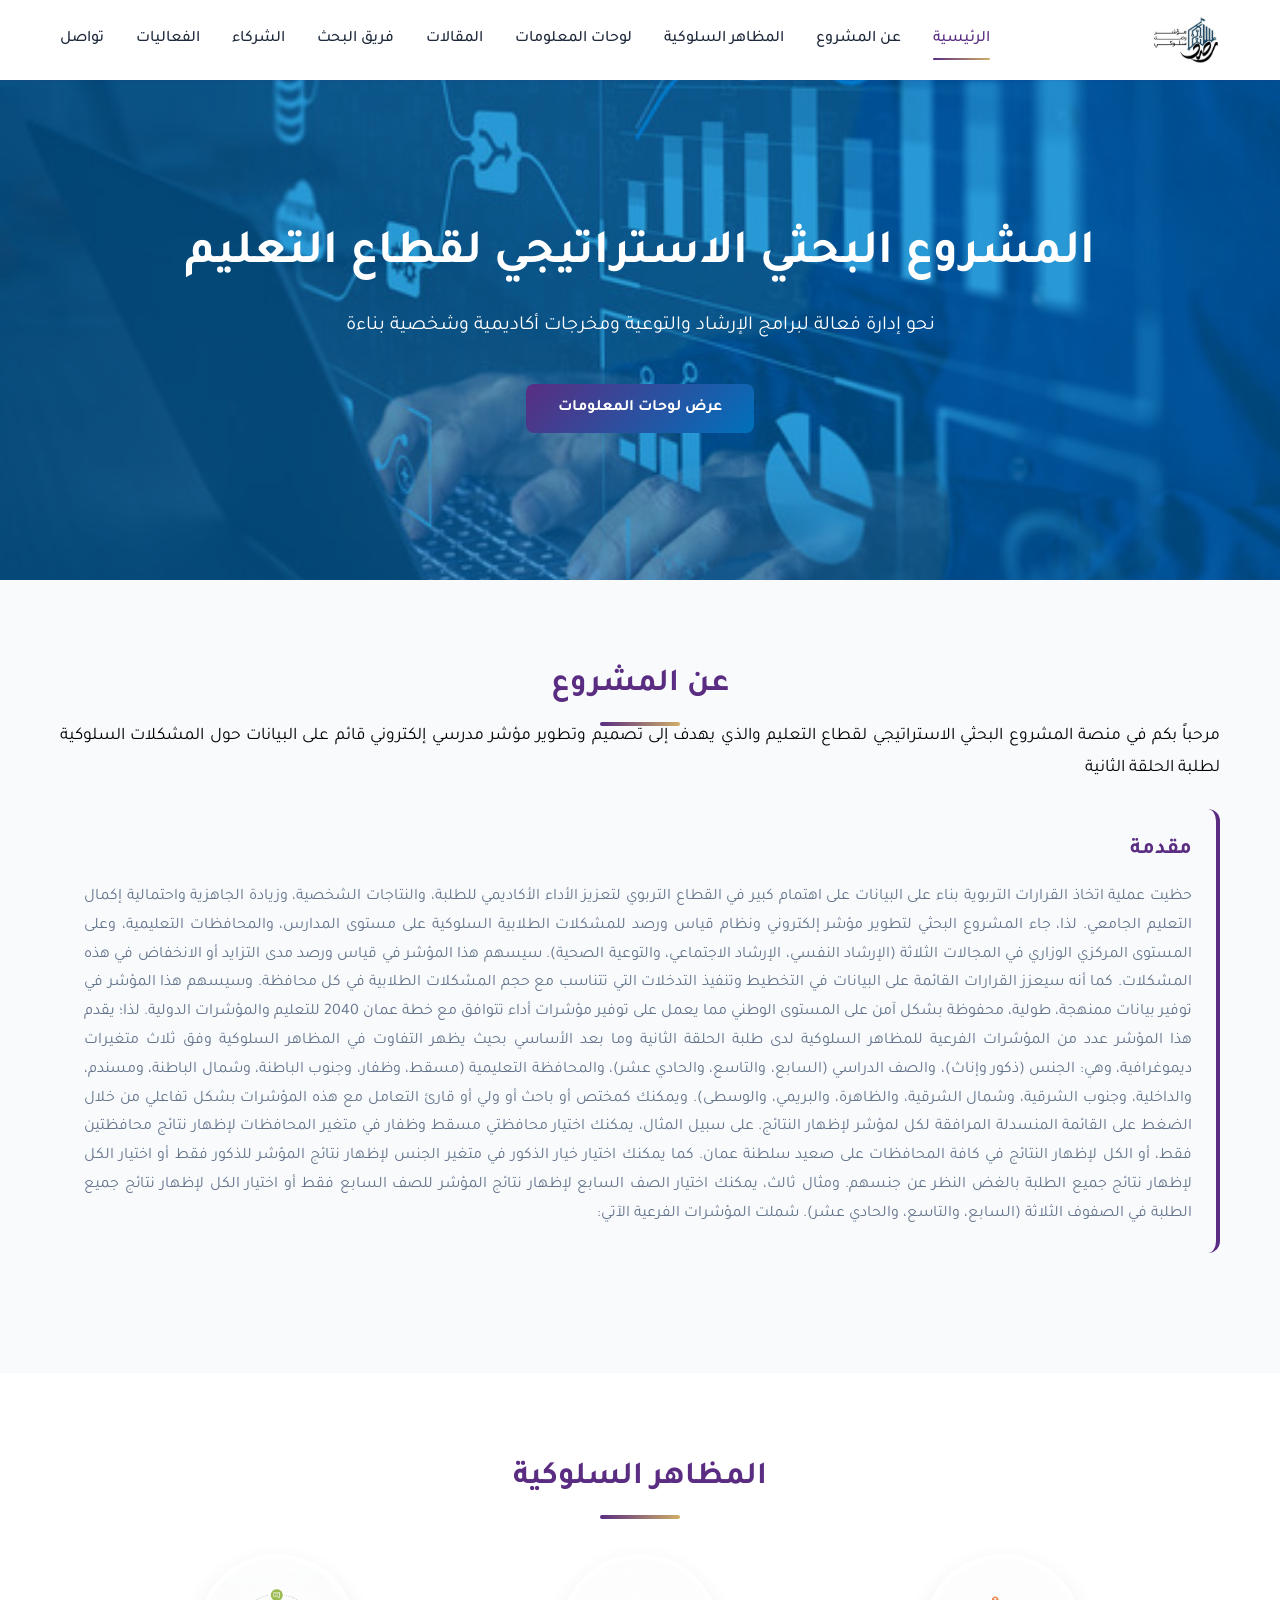
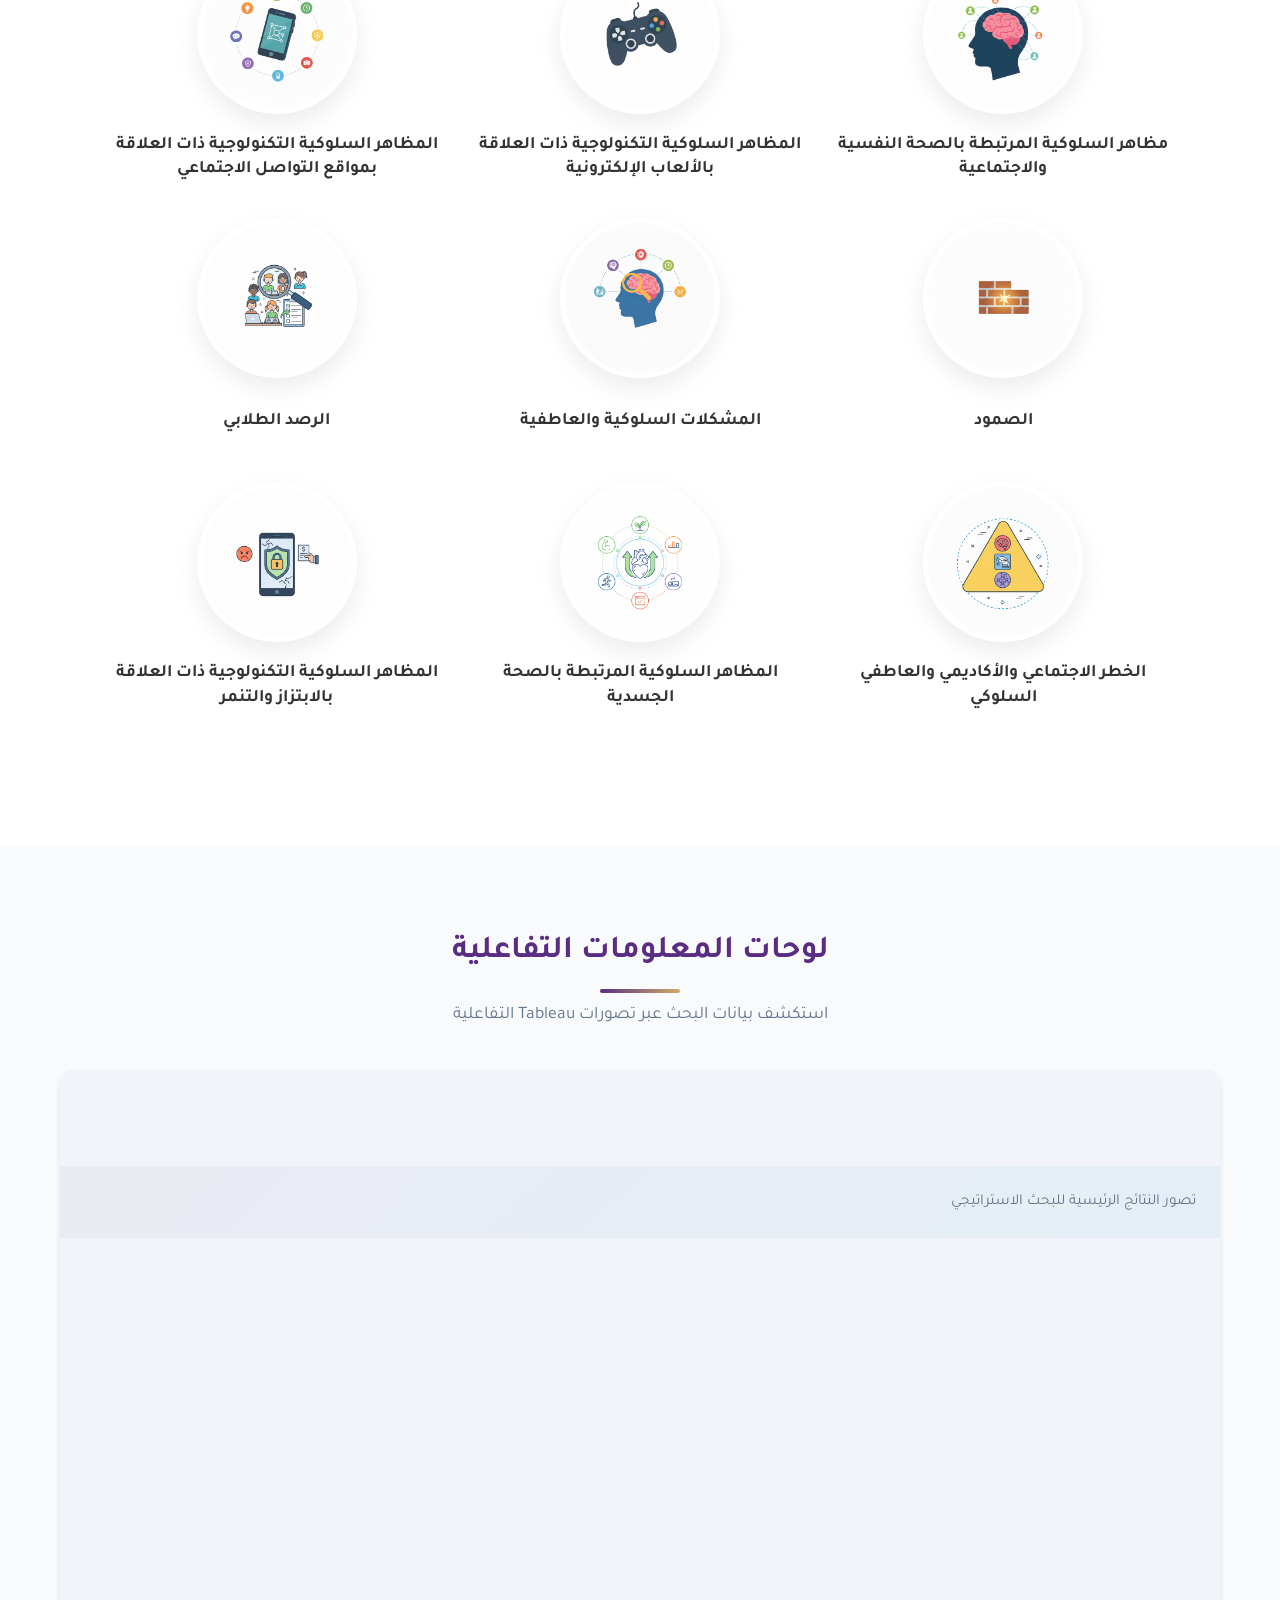
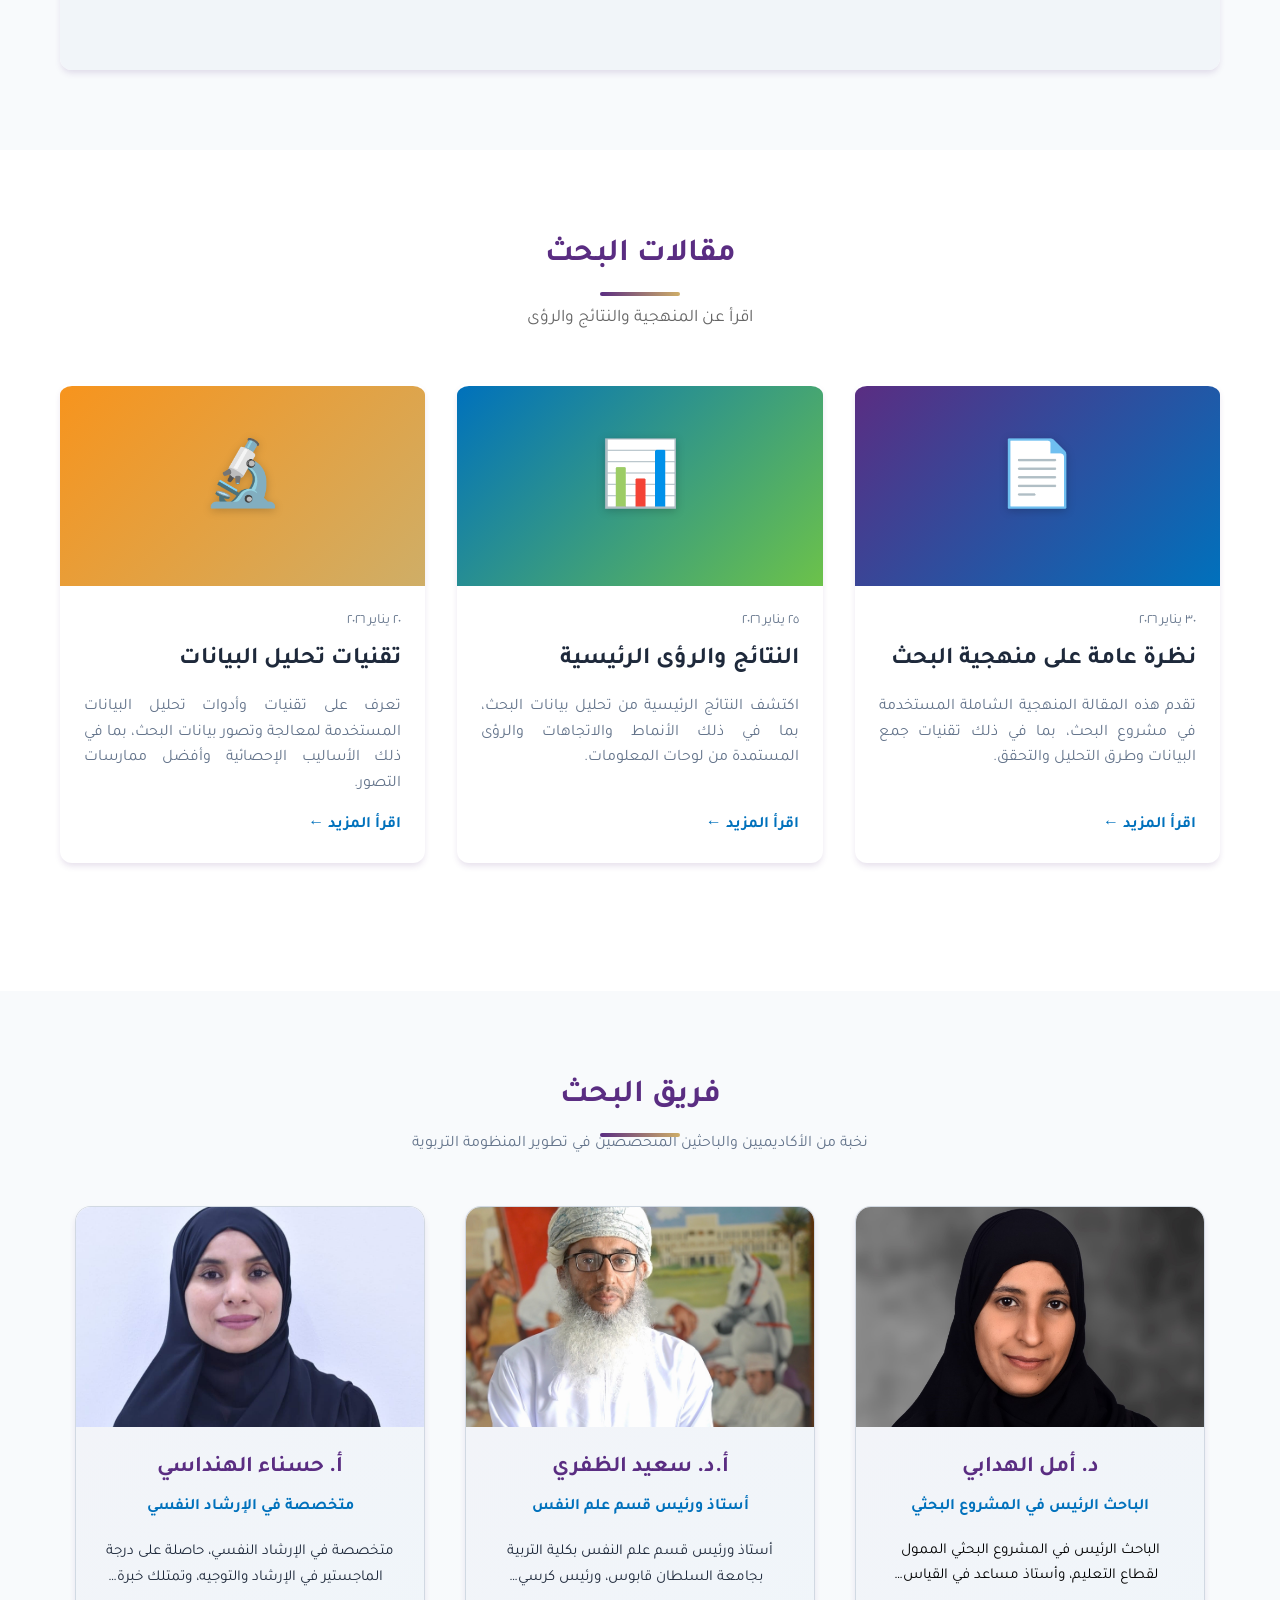
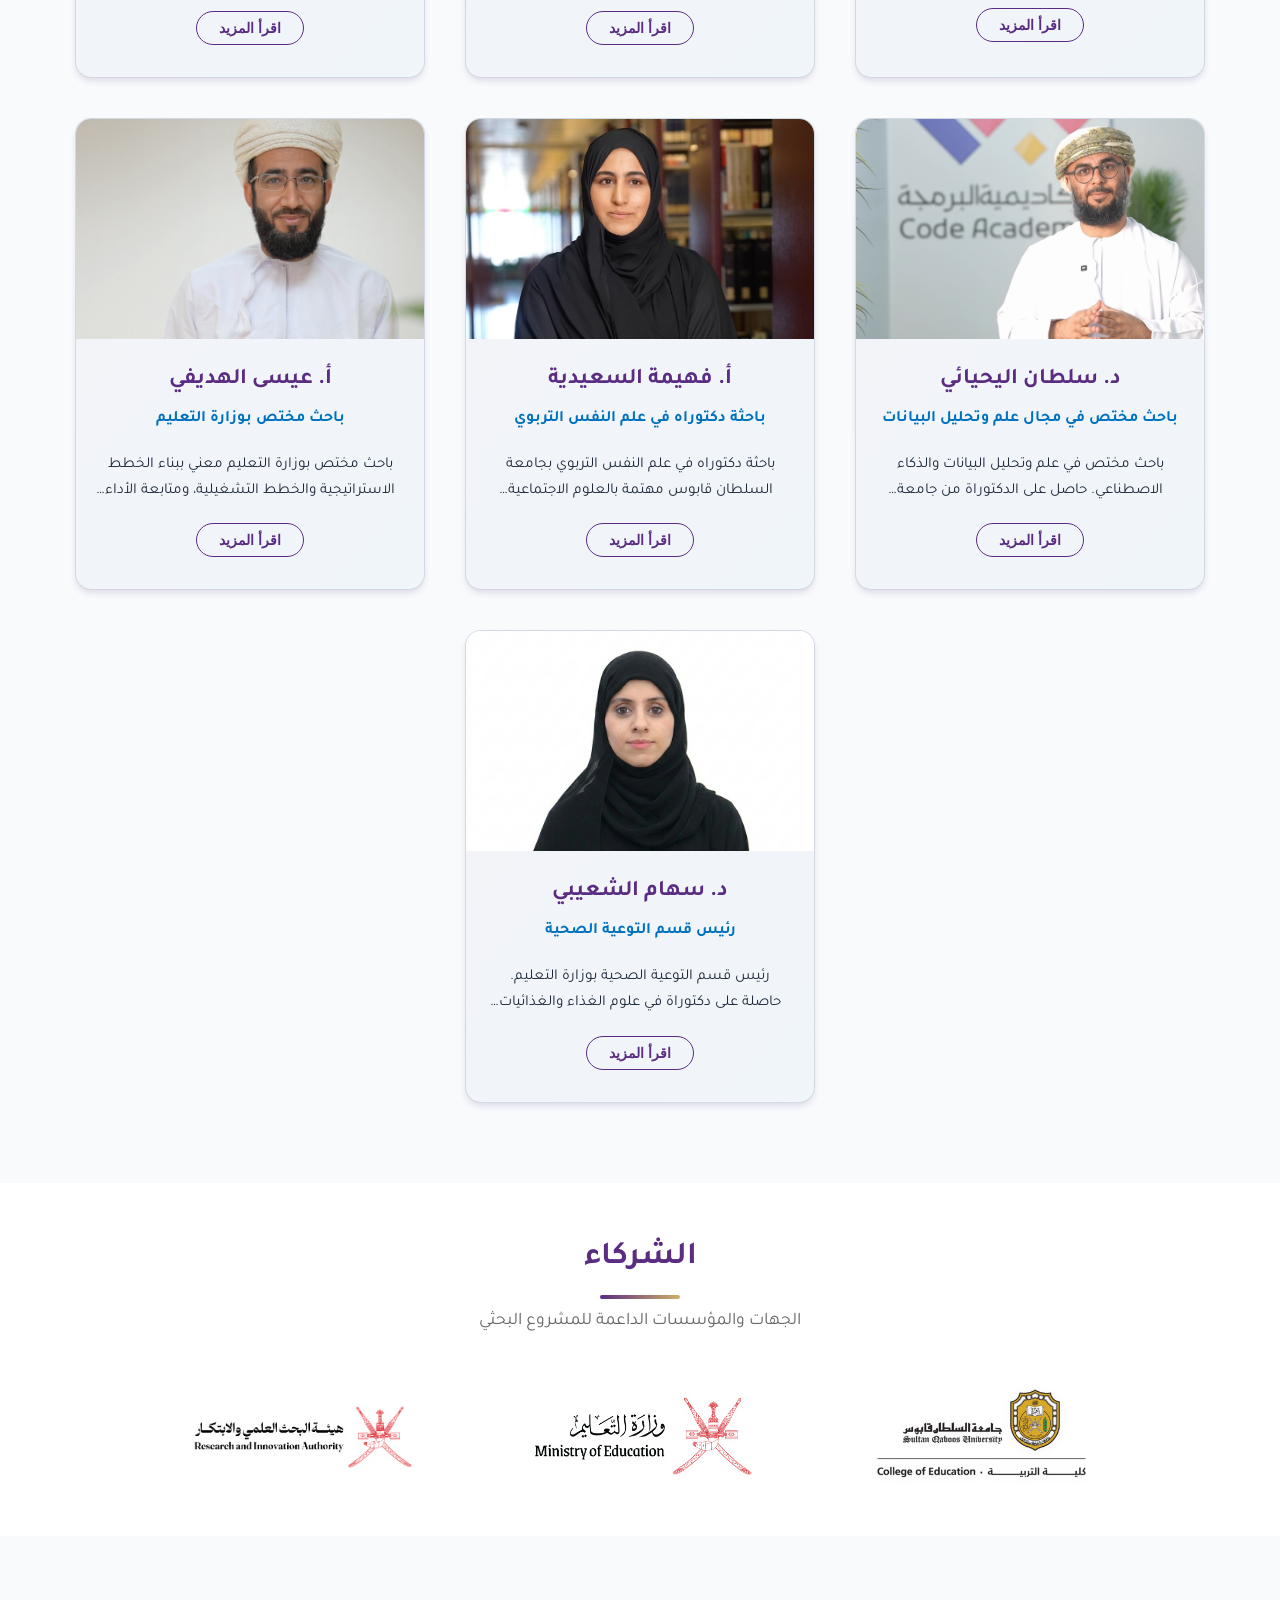
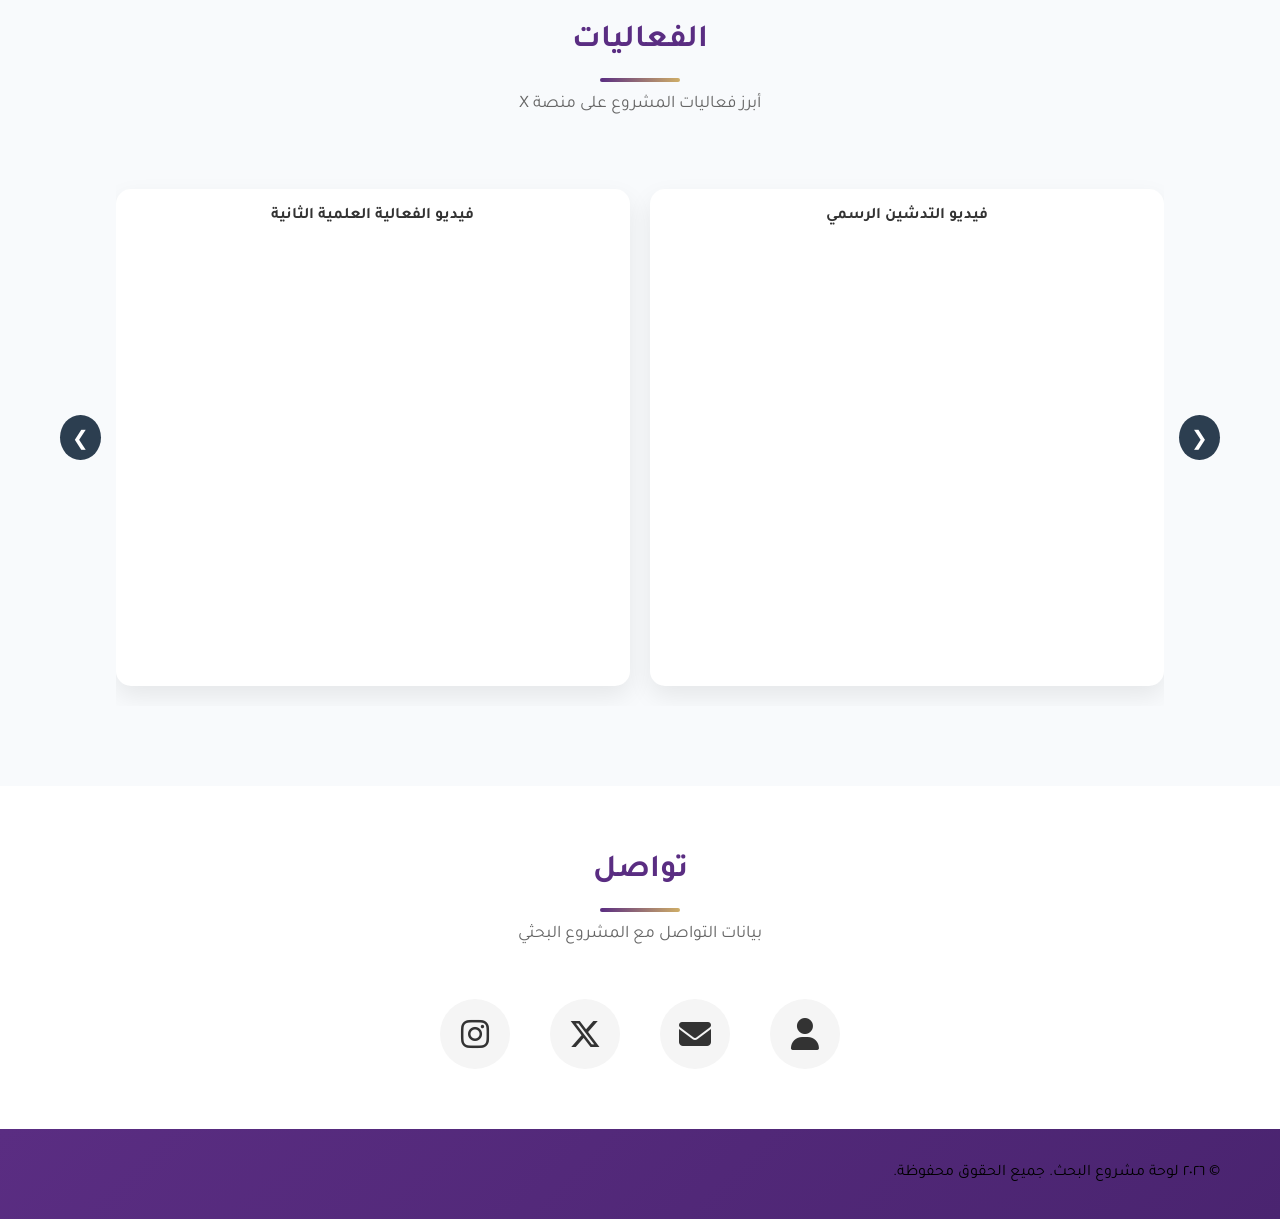
==== commit 1dffa164: "updated events section" ====
--- a/index.html
+++ b/index.html
@@ -349,18 +349,43 @@
                 المتخصصين في تطوير المنظومة التربوية</p>
 
             <div class="team-grid">
+
+
                 <div class="team-card">
                     <div class="member-img-container">
                         <img src="images/img1.jpeg" alt="د. أمل الهدابي">
                     </div>
                     <h3 class="member-name">د. أمل الهدابي</h3>
                     <p class="member-role">الباحث الرئيس في المشروع البحثي</p>
-                    <div class="member-desc">الباحث الرئيس في المشروع البحثي الممول لقطاع التعليم، وأستاذ مساعد في
+
+                    <div class="member-desc" style="line-height: 1.6; color: #000;">
+
+                        الباحث الرئيس في المشروع البحثي الممول لقطاع التعليم، وأستاذ مساعد في
                         القياس والتقويم بقسم علم النفس بجامعة السلطان قابوس. حاصلة على الدكتوراة من جامعة كنت ستايت
                         بالولايات المتحدة الامريكية. نشرت أكثر من ٢٧ بحثا في مجلات علمية محكمة أجنبية وعربية. وقدمت ما
-                        يزيد عن ٤٥ ورقة علمية في مؤتمرات دولية واقليمية. وحصلت على ما يزيد عن ١٠ مشاريع بحثية ممولة
+                        يزيد عن ٤٥ ورقة علمية في مؤتمرات دولية واقليمية. وحصلت على ما يزيد
+                        عن ١٠ مشاريع بحثية ممولة
                         محليا واقليميا. تركزت اهتماماتها البحثية في القياس التربوي، والنمذجة، والتحاليل الاحصائية
-                        المتقدمة، ودراسات المحاكاة مونت كارلو. وحصلت على العديد من الجوائز البحثية.</div>
+                        المتقدمة، ودراسات المحاكاة مونت كارلو. وحصلت على العديد من الجوائز البحثية.
+
+                        <br><br>
+                        <ul> لتعرف على المتطلعات الباحث المرتبطة بمخرجات هذا المشروع:
+                            <li style="margin-right: 30px;">
+
+                                <a href="https://x.com/screen_index_om/status/1898609700821950510?t=P0wgJPNmZ_iqzYdabQGHCQ&s=19"
+                                    target="_blank">
+                                    شاهد الفيديو 1
+                                </a>
+                            </li>
+                            <li style="margin-right: 30px;">
+                                <a href="https://x.com/screen_index_om/status/1878754704269967383?t=LT_laU0r-i4Eq9zLaGDnnA&s=19"
+                                    target="_blank">
+                                    شاهد الفيديو 2
+                                </a>
+                            </li>
+                        </ul>
+                    </div>
+
                     <button class="read-more-btn" onclick="openModal(this)">اقرأ المزيد</button>
                 </div>
 
@@ -377,7 +402,17 @@
                         إقليمية ودولية. وهو حاصل على مجموعة من الجوائز الأكاديمية والبحثية؛ مثل جائزة السلطان قابوس
                         للثقافة والآداب والعلوم لعام 2014، وجائزة عبدالحميد شومان للباحثين العرب بالأردن عام 2015،
                         والجائزة الوطنية للبحث العلمي، وجائزة الشيخ فيصل بن قاسم للبحث التربوي، وجائزة دنلوب لأفضل رسالة
-                        دكتوراة في كندا عام 2006، وغيرها.</div>
+                        دكتوراة في كندا عام 2006، وغيرها.
+
+                        <br><br>
+                        لتعرف على المتطلعات الباحث المرتبطة بمخرجات هذا المشروع:
+
+                        <a href="https://x.com/screen_index_om/status/1879741821376741495?t=983U3iyOmHRFCJb4zBvo5g&s=19"
+                            target="_blank">
+                            شاهد الفيديو
+                        </a>
+
+                    </div>
                     <button class="read-more-btn" onclick="openModal(this)">اقرأ المزيد</button>
                 </div>
 
@@ -390,7 +425,17 @@
                     <div class="member-desc">متخصصة في الإرشاد النفسي، حاصلة على درجة الماجستير في الإرشاد والتوجيه،
                         وتمتلك خبرة كأخصائية نفسية بوزارة التعليم في التعامل مع المشكلات النفسية لطلبة المدارس، ولا سيما
                         مشكلات المراهقين. شاركت كعضو ومساعد باحث في مشاريع استراتيجية بحثية ممولة، وأسهمت في إجراء
-                        دراسات وبحوث على مستوى وزارة التعليم، كما شاركت بأوراق علمية في ملتقيات ومؤتمرات دولية.</div>
+                        دراسات وبحوث على مستوى وزارة التعليم، كما شاركت بأوراق علمية في ملتقيات ومؤتمرات دولية.
+
+                        <br><br>
+                        لتعرف على المتطلعات الباحث المرتبطة بمخرجات هذا المشروع:
+
+                        <a href="https://x.com/screen_index_om/status/1888825591513698392?t=PwiFNmViT7_fnGtHc2gAAw&s=19 "
+                            target="_blank">
+                            شاهد الفيديو
+                        </a>
+
+                    </div>
                     <button class="read-more-btn" onclick="openModal(this)">اقرأ المزيد</button>
                 </div>
 
@@ -404,6 +449,16 @@
                         باحث مختص في علم وتحليل البيانات والذكاء الاصطناعي. حاصل على الدكتوراة من جامعة السلطان قابوس.
                         نشر أكثر من 35 بحثا في مجلات علمية محكمة. وقدم أكثر من 40 ورقة بحثية في مؤتمرات دولية وإقليمية.
                         مهتم بمجال بناء القدرات التقنية لدى الشباب العماني وقاد عدد من المشاريع التقنية في مجالات متعددة
+
+                        <br><br>
+                        لتعرف على المتطلعات الباحث المرتبطة بمخرجات هذا المشروع:
+
+                        <a href="https://x.com/screen_index_om/status/1896970130955108606?t=RRUEeKkkCLOsybJhPyzQPA&s=19"
+                            target="_blank">
+                            شاهد الفيديو
+                        </a>
+
+
                     </div>
                     <button class="read-more-btn" onclick="openModal(this)">اقرأ المزيد</button>
                 </div>
@@ -421,7 +476,17 @@
                         والتربوية). شاركت بأكثر من (50) ورقة بحثية في مؤتمرات دولية داخل وخارج سلطنة عمان. كما قمت بنشر
                         (18) ورقة بحثية في مجلات علمية محكمة، وأحرزت المركز الأول في جائزة الشيخ فيصل بن قاسم آل ثاني
                         للبحث التربوي عن "فئة المعلمين والقادة" للعام الأكاديمي 2021/2022. ولي مشاركات في بعض الجمعيات
-                        المهنية والفرق البحثية.</div>
+                        المهنية والفرق البحثية.
+
+                        <br><br>
+                        لتعرف على المتطلعات الباحث المرتبطة بمخرجات هذا المشروع:
+
+                        <a href="https://x.com/screen_index_om/status/1882304238342041654?t=jQOMd-HV0wgaj_tV7V2Gag&s=19"
+                            target="_blank">
+                            شاهد الفيديو
+                        </a>
+
+                    </div>
                     <button class="read-more-btn" onclick="openModal(this)">اقرأ المزيد</button>
                 </div>
 
@@ -435,7 +500,18 @@
                         ومتابعة الأداء المؤسسي. حاصل على ماجستير إرشاد وتوجيه بتقدير امتياز من جامعة نزوى. ترأس وأدار
                         العديد من الجلسات العلمية البحثية. وهو عضو في العديد من الفرق البحثية والمهنية منها مشروع غرس
                         مبادئ الثقافة المالية، والمرصد العالمي لريادة الأعمال. وله العديد من المشاركات بأوراق علمية في
-                        مؤتمرات محلية واقليمية.</div>
+                        مؤتمرات محلية واقليمية.
+
+                        <br><br>
+                        لتعرف على المتطلعات الباحث المرتبطة بمخرجات هذا المشروع:
+
+                        <a href="https://x.com/screen_index_om/status/1886291009627206059?t=-olrVXtRCb22AUYVSF_-bQ&s=19"
+                            target="_blank">
+                            شاهد الفيديو
+                        </a>
+
+
+                    </div>
                     <button class="read-more-btn" onclick="openModal(this)">اقرأ المزيد</button>
                 </div>
 
@@ -447,12 +523,34 @@
                     <p class="member-role">رئيس قسم التوعية الصحية</p>
                     <div class="member-desc">رئيس قسم التوعية الصحية بوزارة التعليم. حاصلة على دكتوراة في علوم الغذاء
                         والغذائيات من جامعة السلطان قابوس. نشرت عدد من الأوراق العلمية وشاركت في مجموعة من المؤتمرات
-                        المحلية والإقليمية. كما شاركت في عدد من الفرق البحثية.</div>
+                        المحلية والإقليمية. كما شاركت في عدد من الفرق البحثية.
+
+                        <br><br>
+                        لتعرف على المتطلعات الباحث المرتبطة بمخرجات هذا المشروع:
+
+                        <a href="https://x.com/screen_index_om/status/1884499035966382366?t=cTTTxc7-F9eXdq3Nibo5TA&s=19"
+                            target="_blank">
+                            شاهد الفيديو
+                        </a>
+
+
+                    </div>
                     <button class="read-more-btn" onclick="openModal(this)">اقرأ المزيد</button>
                 </div>
             </div>
         </div>
     </section>
+
+
+
+
+
+
+
+
+
+
+
 
     <!-- Partners Section -->
     <section id="partners" class="partners">
@@ -479,34 +577,59 @@
 
 
     <!-- Events Section -->
-    <section id="events" class="events" style="background-color: var(--bg-light); padding: 80px 0;">
-        <div class="container">
-            <h2 class="section-title">الفعاليات </h2>
-            <p class="section-subtitle" style="text-align:center; margin-bottom:50px;">
-                أبرز فعاليات المشروع على منصة X
-            </p>
-
-            <div class="events-grid">
-
-                <!-- Official Launch -->
-                <div class="event-card">
-                    <h3 class="event-title"> التدشين الرسمي للمشروع البحثي</h3>
-                    <iframe src="https://platform.twitter.com/embed/Tweet.html?id=1917503414214283484" frameborder="0"
-                        scrolling="yes">
-                    </iframe>
-                </div>
-
-                <!-- Second Scientific Event -->
-                <div class="event-card">
-                    <h3 class="event-title"> الفعالية العلمية الثانية</h3>
-                    <iframe src="https://platform.twitter.com/embed/Tweet.html?id=1917957917237477440" width="100%"
-                        height="600" frameborder="0" scrolling="yes">
-                    </iframe>
-                </div>
-            </div>
-        </div>
-    </section>
-
+    <section id="events" class="events">
+        <div class="container">
+
+            <h2 class="section-title">الفعاليات</h2>
+            <p class="section-subtitle">أبرز فعاليات المشروع على منصة X</p>
+
+            <div class="slider">
+
+                <button class="nav-btn prev">&#10094;</button>
+
+                <div class="slider-window">
+                    <div class="slider-track" id="track">
+
+                        <div class="card">
+                            <h3>فيديو التدشين الرسمي</h3>
+                            <iframe src="https://platform.twitter.com/embed/Tweet.html?id=1917503414214283484"></iframe>
+                        </div>
+
+                        <div class="card">
+                            <h3>فيديو الفعالية العلمية الثانية</h3>
+                            <iframe src="https://platform.twitter.com/embed/Tweet.html?id=1916883655198191873"></iframe>
+                        </div>
+
+                        <div class="card">
+                            <h3>التعريف بالمشروع البحثي لأعضاء مجلس الشورى</h3>
+                            <iframe src="https://platform.twitter.com/embed/Tweet.html?id=1919350435346821157"></iframe>
+                        </div>
+
+
+                        <div class="card">
+                            <h3>خبر في أنوار الجامعة عن المشروع البحثي</h3>
+                            <iframe src="https://platform.twitter.com/embed/Tweet.html?id=1917523084325839278"></iframe>
+                        </div>
+
+                        <div class="card">
+                            <h3>خبر في أنوار الجامعة عن الفعالية العلمية الثانية</h3>
+                            <iframe src="https://platform.twitter.com/embed/Tweet.html?id=1917077887288590477"></iframe>
+                        </div>
+
+                        <div class="card">
+                            <h3>الفعالية العلمية الأولى للمشروع البحثي</h3>
+                            <iframe src="https://platform.twitter.com/embed/Tweet.html?id=1866411453689037303"></iframe>
+                        </div>
+
+
+
+                    </div>
+                </div>
+
+                <button class="nav-btn next">&#10095;</button>
+            </div>
+        </div>
+    </section>
 
     <!-- Contact Section -->
     <section id="contact" class="contact">
@@ -540,6 +663,7 @@
             </div>
         </div>
     </section>
+
 
     <!-- Footer -->
     <footer class="footer">
@@ -588,36 +712,48 @@
             <div id="teamModalDesc" class="team-modal-desc"></div>
         </div>
     </div>
+
+    <!-- Slider script -->
+
     <script>
-        let slides = document.querySelectorAll('.slide');
-        let dots = document.querySelectorAll('.dot');
-        let currentIndex = 0;
-
-        function showSlide(index) {
-            if (index >= slides.length) currentIndex = 0;
-            else if (index < 0) currentIndex = slides.length - 1;
-            else currentIndex = index;
-
-            slides.forEach((slide, i) => {
-                slide.style.display = i === currentIndex ? 'block' : 'none';
-                dots[i].classList.toggle('active', i === currentIndex);
-            });
+        const track = document.getElementById('track');
+        const nextBtn = document.querySelector('.next');
+        const prevBtn = document.querySelector('.prev');
+        const cards = document.querySelectorAll('.card');
+
+        let index = 0;
+
+        function updateSlider() {
+            const cardWidth = cards[0].offsetWidth + 20; // Card width + gap
+            // In RTL, moving "Negative" moves the content to the left
+            track.style.transform = `translateX(${index * cardWidth}px)`;
         }
 
-        // Initial display
-        showSlide(currentIndex);
-
-        // Arrow controls
-        document.querySelector('.prev').addEventListener('click', () => showSlide(currentIndex - 1));
-        document.querySelector('.next').addEventListener('click', () => showSlide(currentIndex + 1));
-
-        // Dot controls
-        dots.forEach((dot, i) => dot.addEventListener('click', () => showSlide(i)));
-
-        // Optional: Auto-slide every 5 seconds
-        setInterval(() => showSlide(currentIndex + 1), 5000);
+        nextBtn.addEventListener('click', () => {
+            // Check if we can slide further (prevent empty space)
+            if (index < cards.length - 2) {
+                index++;
+                updateSlider();
+            } else {
+                // Optional: Loop back to start
+                index = 0;
+                updateSlider();
+            }
+        });
+
+        prevBtn.addEventListener('click', () => {
+            if (index > 0) {
+                index--;
+                updateSlider();
+            }
+        });
+
+        // Refresh calculation on window resize
+        window.addEventListener('resize', updateSlider);
     </script>
     <script src="script.js"></script>
+
+
 </body>
 
 </html>
--- a/styles.css
+++ b/styles.css
@@ -1578,6 +1578,13 @@
     overflow: hidden;
 }
 
+.member-desc a {
+    color: #1a73e8;       /* Blue color */
+    text-decoration: underline; /* Underlined */
+    font-weight: bold;     /* Optional: makes it stand out */
+}
+
+
 .read-more-btn {
     margin-top: 1.25rem;
     padding: 0.5rem 1.4rem;
@@ -1667,35 +1674,96 @@
 
 
 /* Events Section */
-.events-grid {
-    display: grid;
-    grid-template-columns: repeat(auto-fit, minmax(350px, 1fr));
-    gap: 40px;
-}
-
-.event-card {
+
+.events {
+    background-color: var(--bg-light);
+}
+
+.section-title {
+    text-align: center;
+    font-size: 32px;
+    margin-bottom: 10px;
+}
+
+.section-subtitle {
+    text-align: center;
+    margin-bottom: 50px;
+    color: #666;
+}
+
+/* Slider Layout */
+/* Container & Window */
+.slider {
+    position: relative;
+    display: flex;
+    align-items: center;
+    gap: 15px;
+    direction: rtl; /* Ensures RTL flow */
+}
+
+.slider-window {
+    overflow: hidden;
+    width: 100%;
+    padding: 20px 0;
+}
+
+.slider-track {
+    display: flex;
+    transition: transform 0.6s cubic-bezier(0.25, 1, 0.5, 1); /* Smooth "Swoosh" effect */
+    gap: 20px;
+}
+
+/* Card Styling */
+.card {
+    min-width: calc(50% - 10px); /* Shows 2 cards at a time minus gap */
     background: #fff;
-    padding: 25px;
-    border-radius: 16px;
-    box-shadow: 0 10px 30px rgba(0,0,0,0.08);
-    transition: transform 0.3s ease;
-    
-}
-
-.event-card:hover {
-    transform: translateY(-5px);
-}
-
-.event-title {
-    font-size: 18px;
-    margin-bottom: 20px;
-    font-weight: 700;
-    color: var(--primary-color);
+    border-radius: 15px;
+    box-shadow: 0 10px 25px rgba(0,0,0,0.08);
+    padding: 15px;
     text-align: center;
-}
-
-.event-card iframe {
+    box-sizing: border-box;
+}
+
+.card h3 {
+    font-size: 1rem;
+    margin-bottom: 15px;
+    color: #333;
+    height: 40px; /* Keeps titles aligned */
+    overflow: hidden;
+}
+
+iframe {
     width: 100%;
-    height: 410px;
-    border-radius: 12px;
+    border-radius: 10px;
+    border: none;
+    height: 400px; /* Standard height for X embeds */
+}
+
+/* Navigation Buttons */
+.nav-btn {
+    background: #2c3e50;
+    color: white;
+    border: none;
+    width: 45px;
+    height: 45px;
+    border-radius: 50%;
+    cursor: pointer;
+    font-size: 20px;
+    transition: 0.3s;
+    z-index: 10;
+    display: flex;
+    align-items: center;
+    justify-content: center;
+}
+
+.nav-btn:hover {
+    background: #34495e;
+    transform: scale(1.1);
+}
+
+/* Mobile Responsive: Show 1 card instead of 2 */
+@media (max-width: 768px) {
+    .card {
+        min-width: 100%;
+    }
 }
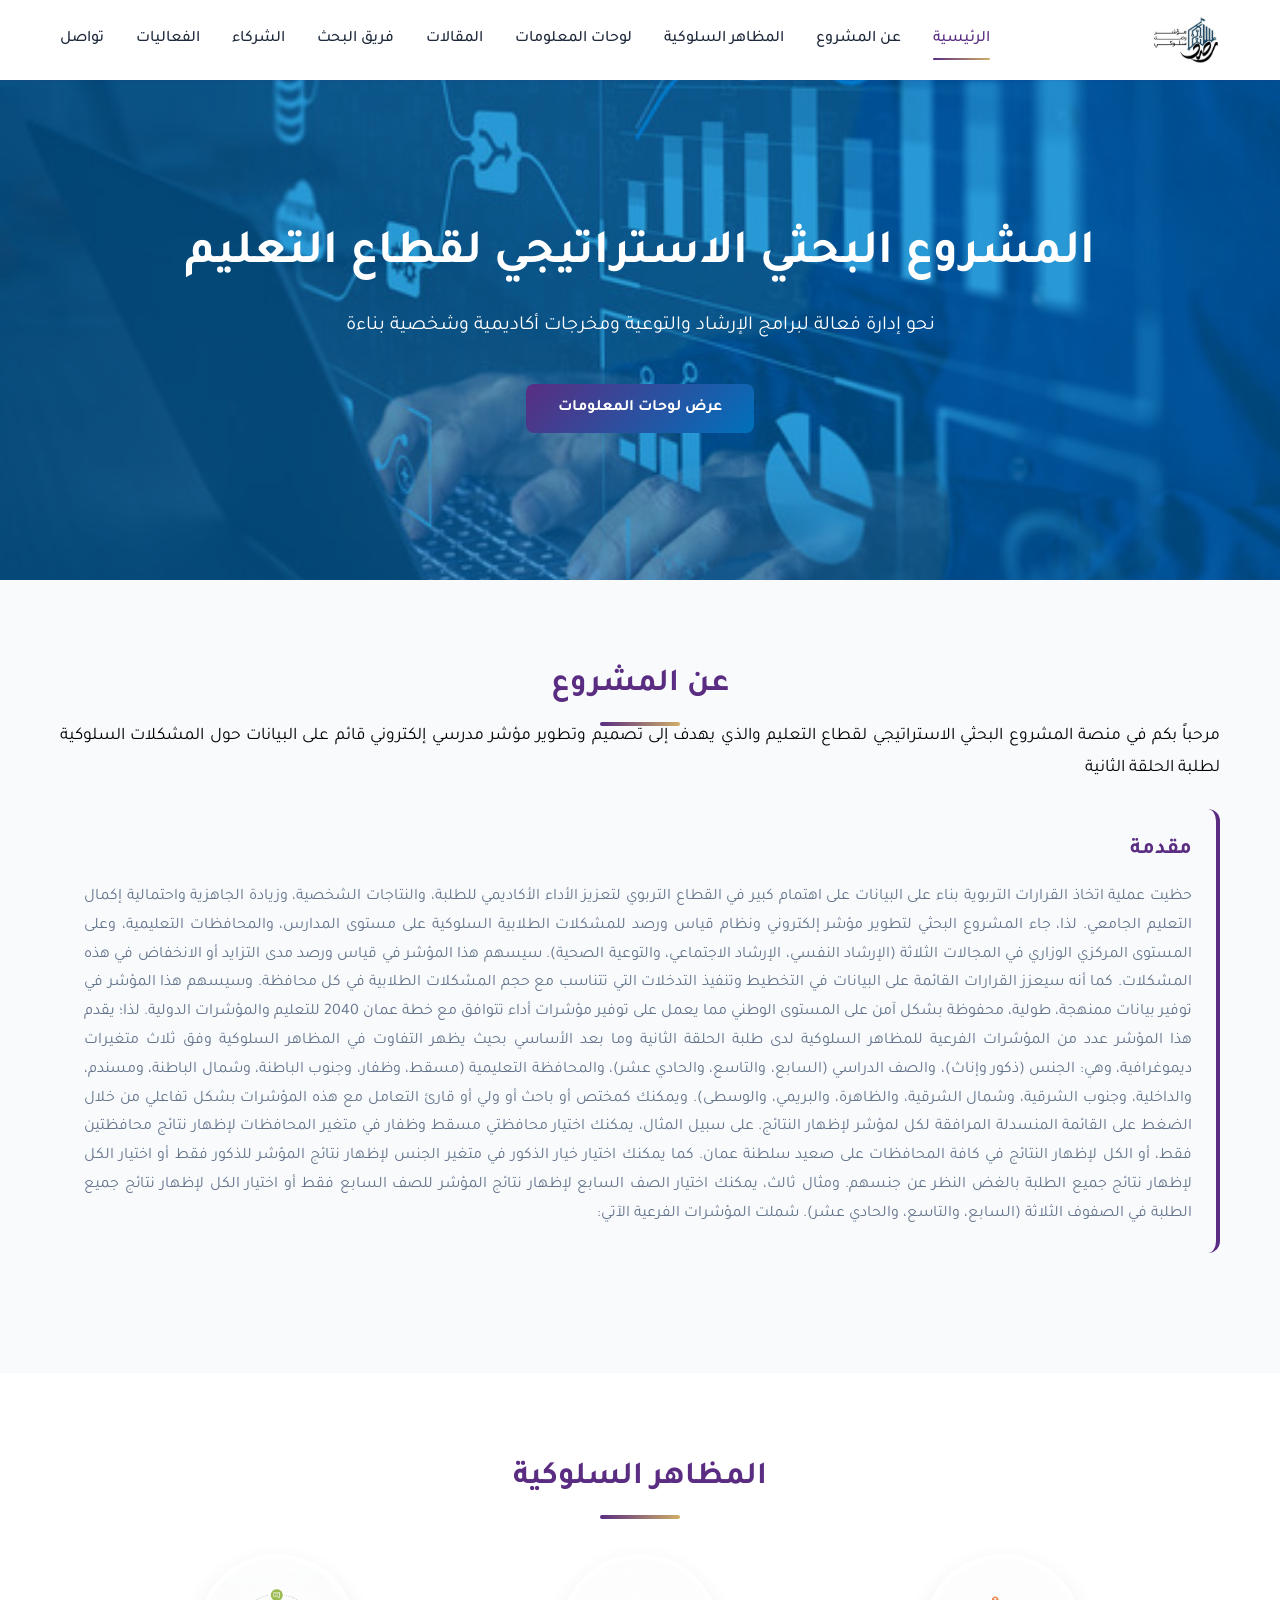
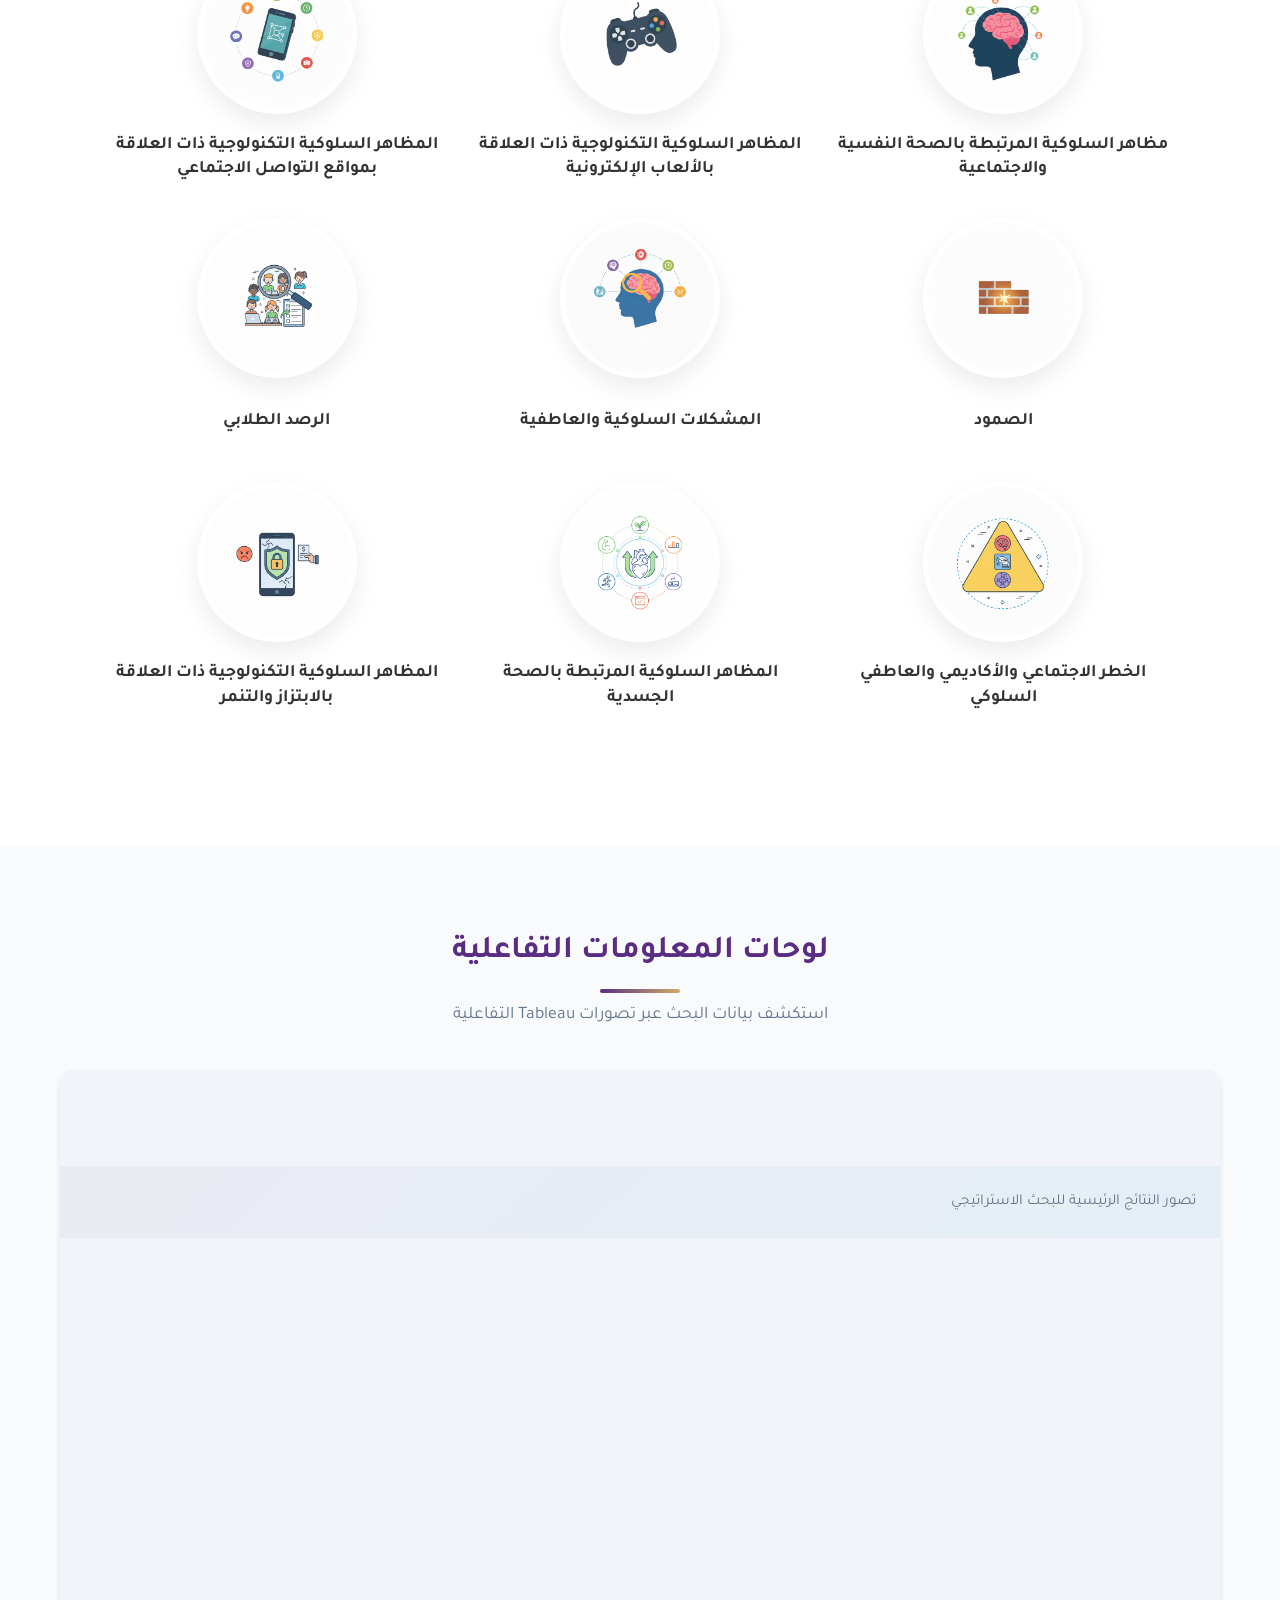
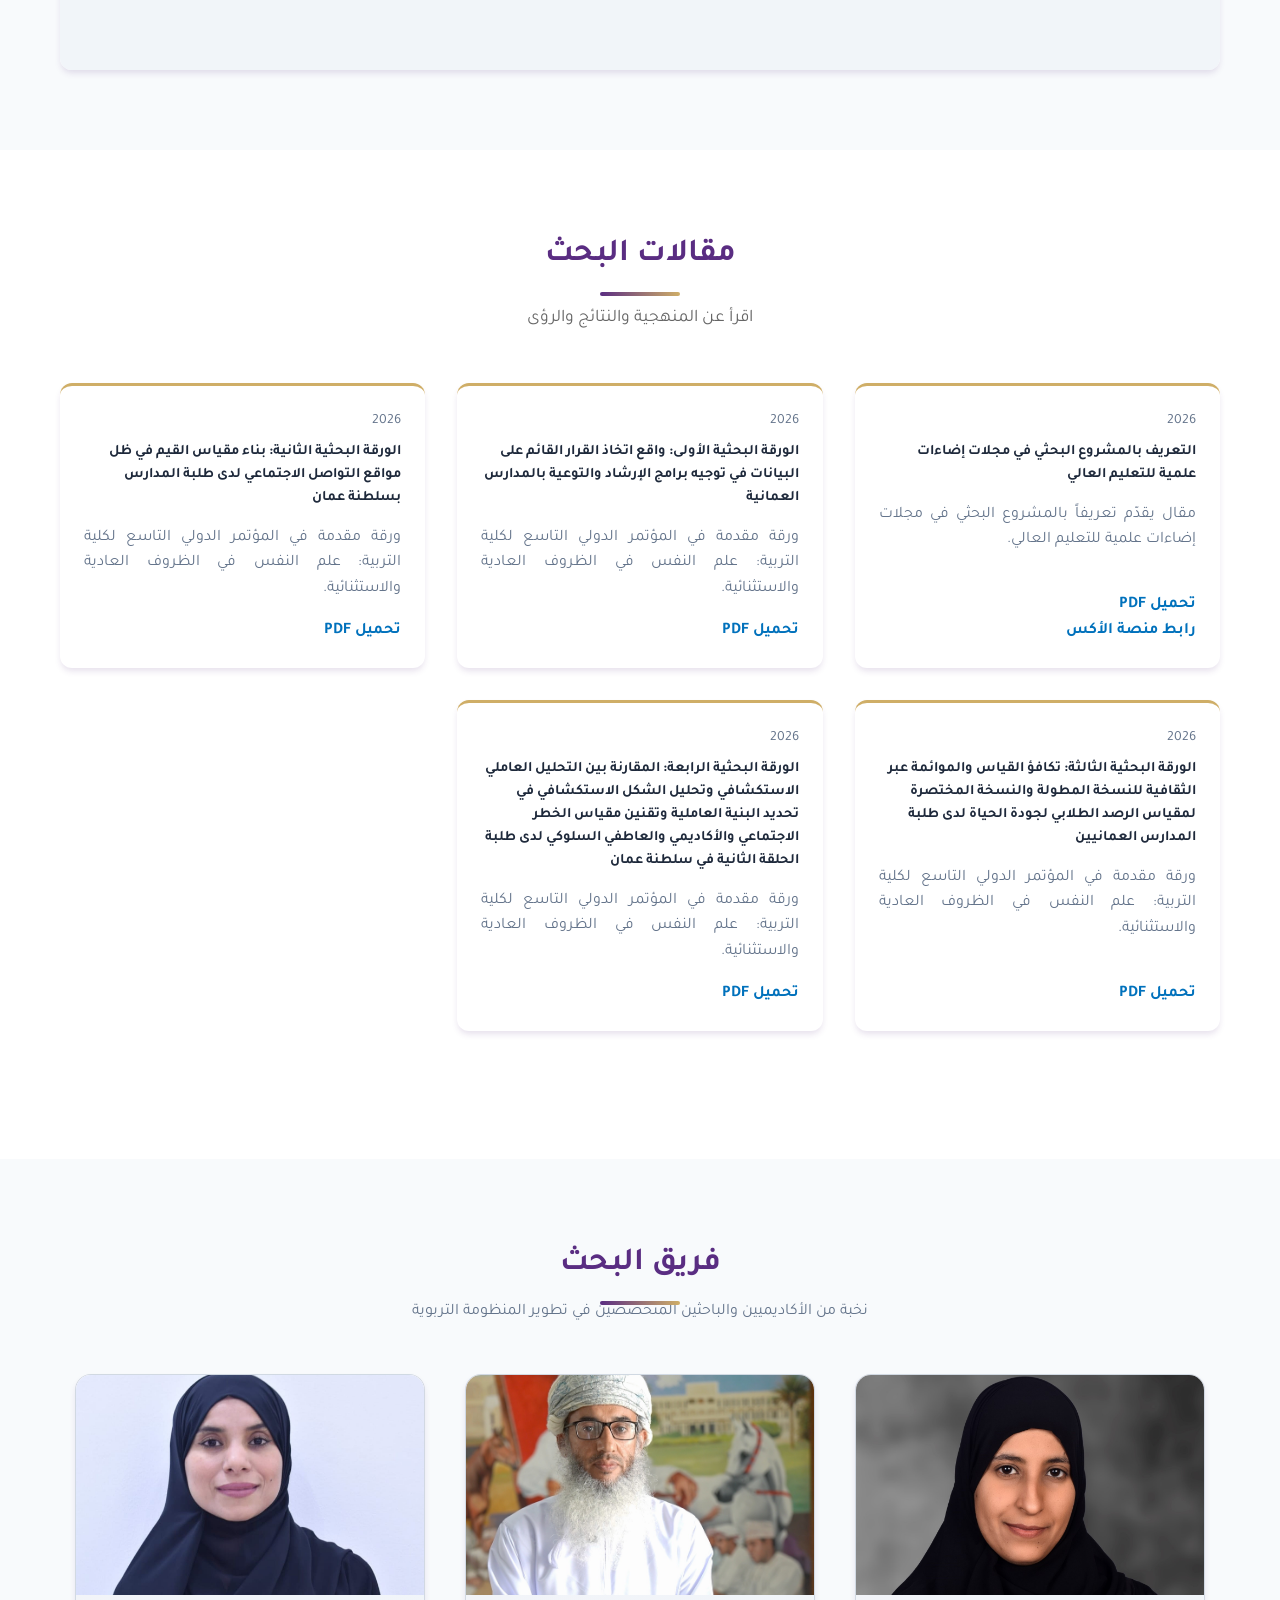
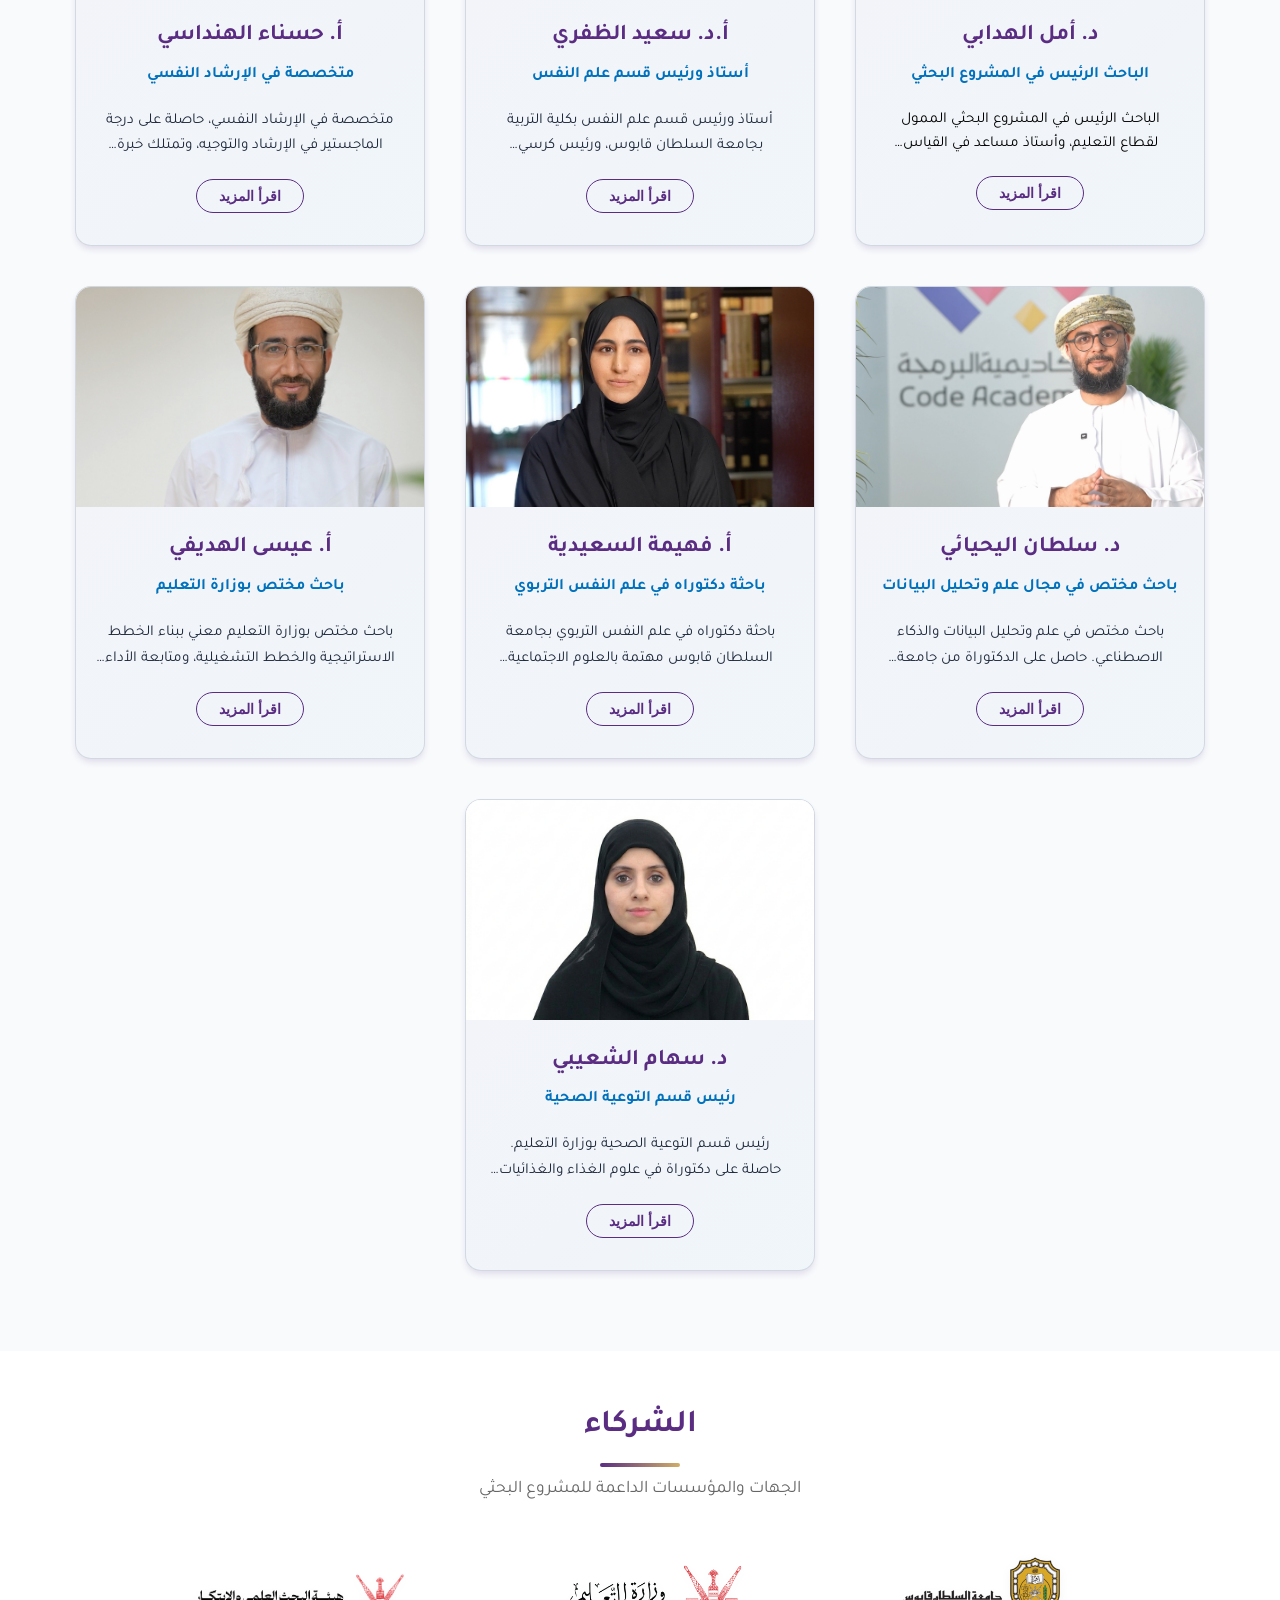
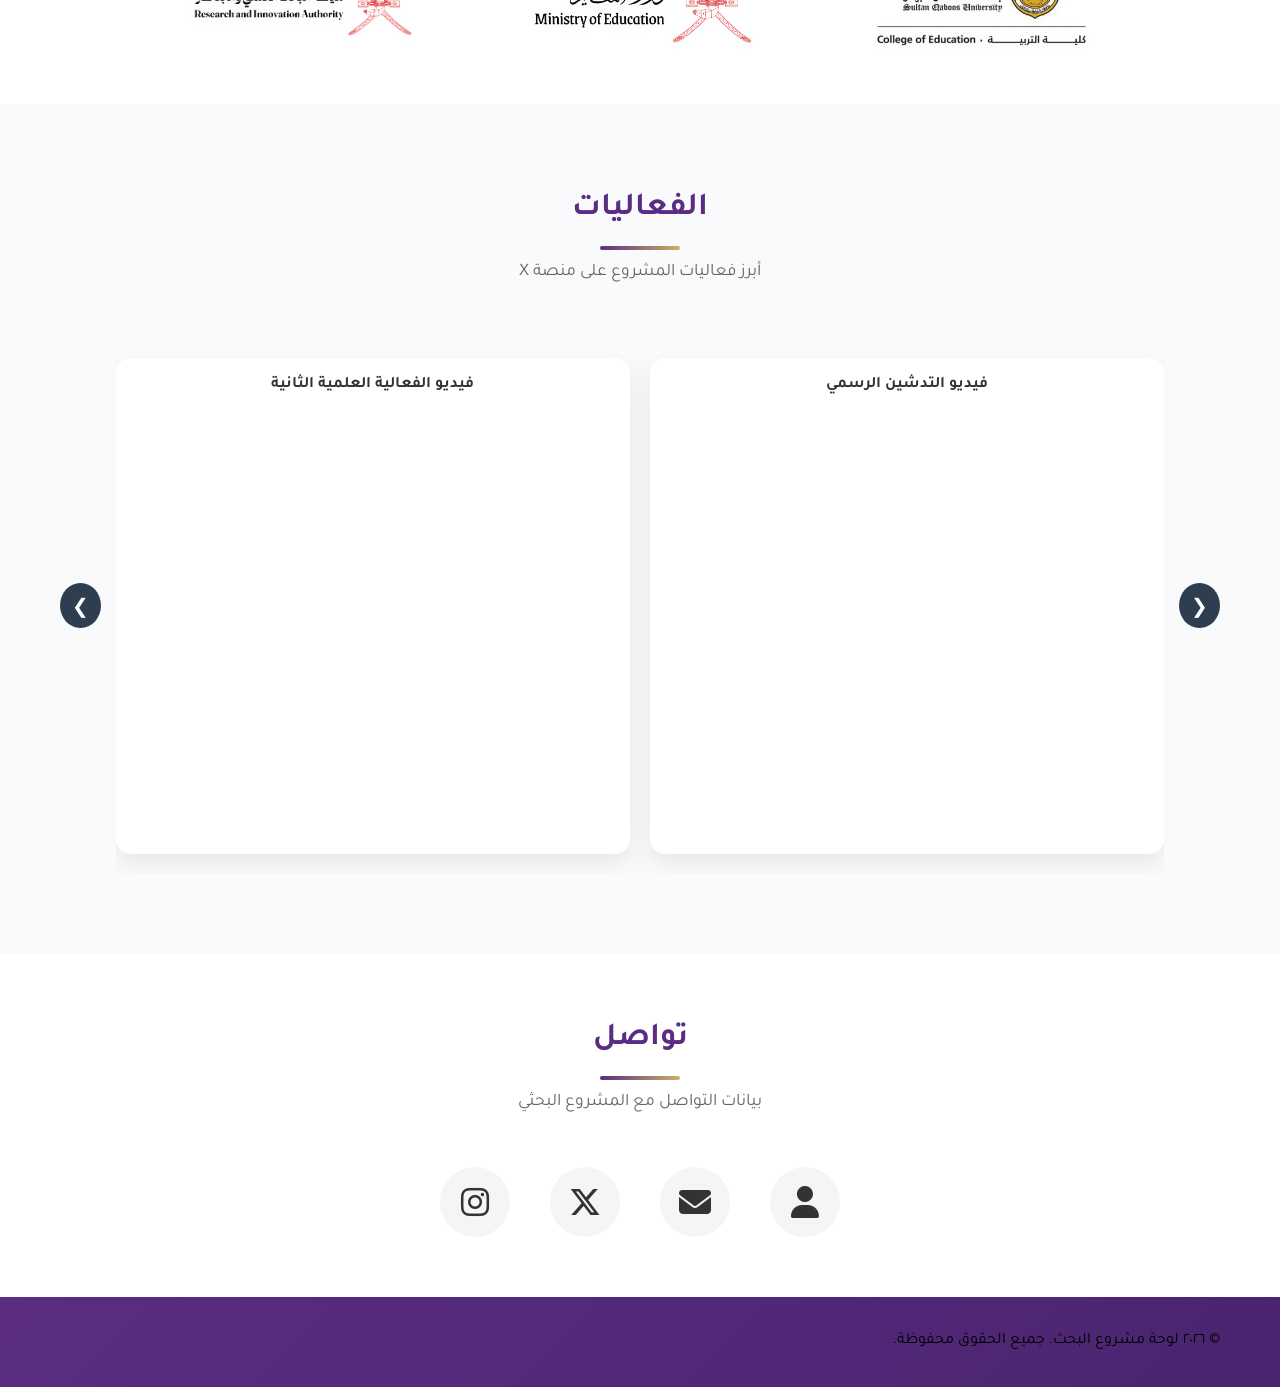
==== commit 19e6d774: "updateس" ====
--- a/index.html
+++ b/index.html
@@ -277,8 +277,6 @@
     </section>
 
 
-
-
     <!-- Articles Section -->
     <section id="articles" class="articles">
         <div class="container">
@@ -286,57 +284,106 @@
             <p class="section-subtitle">اقرأ عن المنهجية والنتائج والرؤى</p>
 
             <div class="articles-grid" id="articlesGrid">
-                <article class="article-card">
-                    <div class="article-image">
-                        <div class="article-image-placeholder">📄</div>
-                    </div>
+
+                <!-- Article 1 -->
+                <article class="article-card" style="font-size: 1rem;">
                     <div class="article-content">
-                        <span class="article-date">٣٠ يناير ٢٠٢٦</span>
-                        <h3 class="article-title">نظرة عامة على منهجية البحث</h3>
+                        <span class="article-date">2026</span>
+                        <h3 class="article-title">التعريف بالمشروع البحثي في مجلات إضاءات علمية للتعليم العالي</h3>
                         <p class="article-excerpt">
-                            تقدم هذه المقالة المنهجية الشاملة المستخدمة في مشروع البحث، بما في ذلك تقنيات جمع البيانات
-                            وطرق التحليل والتحقق.
+                            مقال يقدّم تعريفاً بالمشروع البحثي في مجلات إضاءات علمية للتعليم العالي.
                         </p>
-                        <a href="#" class="article-link">اقرأ المزيد ←</a>
+                        <a href="https://orp.moheri.gov.om/uploads/AHMltjTlUxs5cQXNEzrZ9EsqLd8gcpkG.pdf"
+                            class="article-link" target="_blank">تحميل PDF</a>
+                        <a href="https://x.com/RIA_OMAN/status/1955170075780030805?t=8BiS9E__QdffJcm-c8Au-Q&s=19"
+                            class="article-link" target="_blank">رابط منصة الأكس </a>
                     </div>
                 </article>
 
-                <article class="article-card">
-                    <div class="article-image">
-                        <div class="article-image-placeholder">📊</div>
-                    </div>
+                <!-- Article 2 -->
+                <article class="article-card" style="font-size: 1rem;">
                     <div class="article-content">
-                        <span class="article-date">٢٥ يناير ٢٠٢٦</span>
-                        <h3 class="article-title">النتائج والرؤى الرئيسية</h3>
+                        <span class="article-date">2026</span>
+                        <h3 class="article-title">الورقة البحثية الأولى: واقع اتخاذ القرار القائم على البيانات في توجيه
+                            برامج الإرشاد والتوعية بالمدارس العمانية</h3>
                         <p class="article-excerpt">
-                            اكتشف النتائج الرئيسية من تحليل بيانات البحث، بما في ذلك الأنماط والاتجاهات
-                            والرؤى المستمدة من لوحات المعلومات.
+                            ورقة مقدمة في المؤتمر الدولي التاسع لكلية التربية: علم النفس في الظروف العادية والاستثنائية.
                         </p>
-                        <a href="#" class="article-link">اقرأ المزيد ←</a>
+                        <a href="pdfs/paper1.pdf" class="article-link" target="_blank">تحميل PDF</a>
                     </div>
                 </article>
 
-                <article class="article-card">
-                    <div class="article-image">
-                        <div class="article-image-placeholder">🔬</div>
-                    </div>
+                <!-- Article 3 -->
+                <article class="article-card" style="font-size: 1rem;">
                     <div class="article-content">
-                        <span class="article-date">٢٠ يناير ٢٠٢٦</span>
-                        <h3 class="article-title">تقنيات تحليل البيانات</h3>
+                        <span class="article-date">2026</span>
+                        <h3 class="article-title">الورقة البحثية الثانية: بناء مقياس القيم في ظل مواقع التواصل الاجتماعي
+                            لدى طلبة المدارس بسلطنة عمان</h3>
                         <p class="article-excerpt">
-                            تعرف على تقنيات وأدوات تحليل البيانات المستخدمة لمعالجة وتصور بيانات البحث،
-                            بما في ذلك الأساليب الإحصائية وأفضل ممارسات التصور.
+                            ورقة مقدمة في المؤتمر الدولي التاسع لكلية التربية: علم النفس في الظروف العادية والاستثنائية.
                         </p>
-                        <a href="#" class="article-link">اقرأ المزيد ←</a>
+                        <a href="pdfs/paper2.pdf" class="article-link" target="_blank">تحميل PDF</a>
                     </div>
                 </article>
-            </div>
-
-            <!-- <div class="add-article-section">
-                <button class="btn btn-secondary" id="addArticleBtn">+ إضافة مقال جديد</button>
-            </div> -->
-        </div>
-    </section>
+
+                <!-- Article 4 -->
+                <article class="article-card" style="font-size: 1rem;">
+                    <div class="article-content">
+                        <span class="article-date">2026</span>
+                        <h3 class="article-title">الورقة البحثية الثالثة: تكافؤ القياس والموائمة عبر الثقافية للنسخة
+                            المطولة والنسخة المختصرة لمقياس الرصد الطلابي لجودة الحياة لدى طلبة المدارس العمانيين</h3>
+                        <p class="article-excerpt">
+                            ورقة مقدمة في المؤتمر الدولي التاسع لكلية التربية: علم النفس في الظروف العادية والاستثنائية.
+                        </p>
+                        <a href="pdfs/paper3.pdf" class="article-link" target="_blank">تحميل PDF</a>
+                    </div>
+                </article>
+
+                <!-- Article 5 -->
+                <article class="article-card" style="font-size: 1rem;">
+                    <div class="article-content">
+                        <span class="article-date">2026</span>
+                        <h3 class="article-title">الورقة البحثية الرابعة: المقارنة بين التحليل العاملي الاستكشافي وتحليل
+                            الشكل الاستكشافي في تحديد البنية العاملية وتقنين مقياس الخطر الاجتماعي والأكاديمي والعاطفي
+                            السلوكي لدى طلبة الحلقة الثانية في سلطنة عمان</h3>
+                        <p class="article-excerpt">
+                            ورقة مقدمة في المؤتمر الدولي التاسع لكلية التربية: علم النفس في الظروف العادية والاستثنائية.
+                        </p>
+                        <a href="pdfs/paper4.pdf" class="article-link" target="_blank">تحميل PDF</a>
+                    </div>
+                </article>
+
+            </div>
+        </div>
+    </section>
+
+
+
+
+
+
+
+
+
+
+
+
+
+
+
+
+
+
+
+
+
+
+
+
+
+
+
+
 
 
 
@@ -542,16 +589,6 @@
     </section>
 
 
-
-
-
-
-
-
-
-
-
-
     <!-- Partners Section -->
     <section id="partners" class="partners">
         <div class="container">
--- a/styles.css
+++ b/styles.css
@@ -537,7 +537,8 @@
     transition: transform 0.3s ease, box-shadow 0.3s ease;
     display: flex;
     flex-direction: column;
-    border-top: 3px solid transparent;
+    border-top: 3px solid var(--accent-gold); /* Set your desired color */
+
 }
 
 .article-card:nth-child(1) .article-image {
@@ -569,7 +570,7 @@
     box-shadow: 0 20px 30px rgba(90, 45, 130, 0.2);
 }
 
-.article-card:nth-child(1):hover {
+/* .article-card:nth-child(1):hover {
     border-top-color: var(--primary-color);
 }
 
@@ -591,7 +592,7 @@
 
 .article-card:nth-child(6):hover {
     border-top-color: var(--accent-red);
-}
+} */
 
 .article-image {
     width: 100%;
@@ -624,9 +625,10 @@
 }
 
 .article-title {
-    font-size: 1.5rem;
+    font-size: 0.9rem;
     font-weight: 600;
     margin-bottom: 1rem;
+    /* text-align: justify; */
     color: var(--text-dark);
 }
 
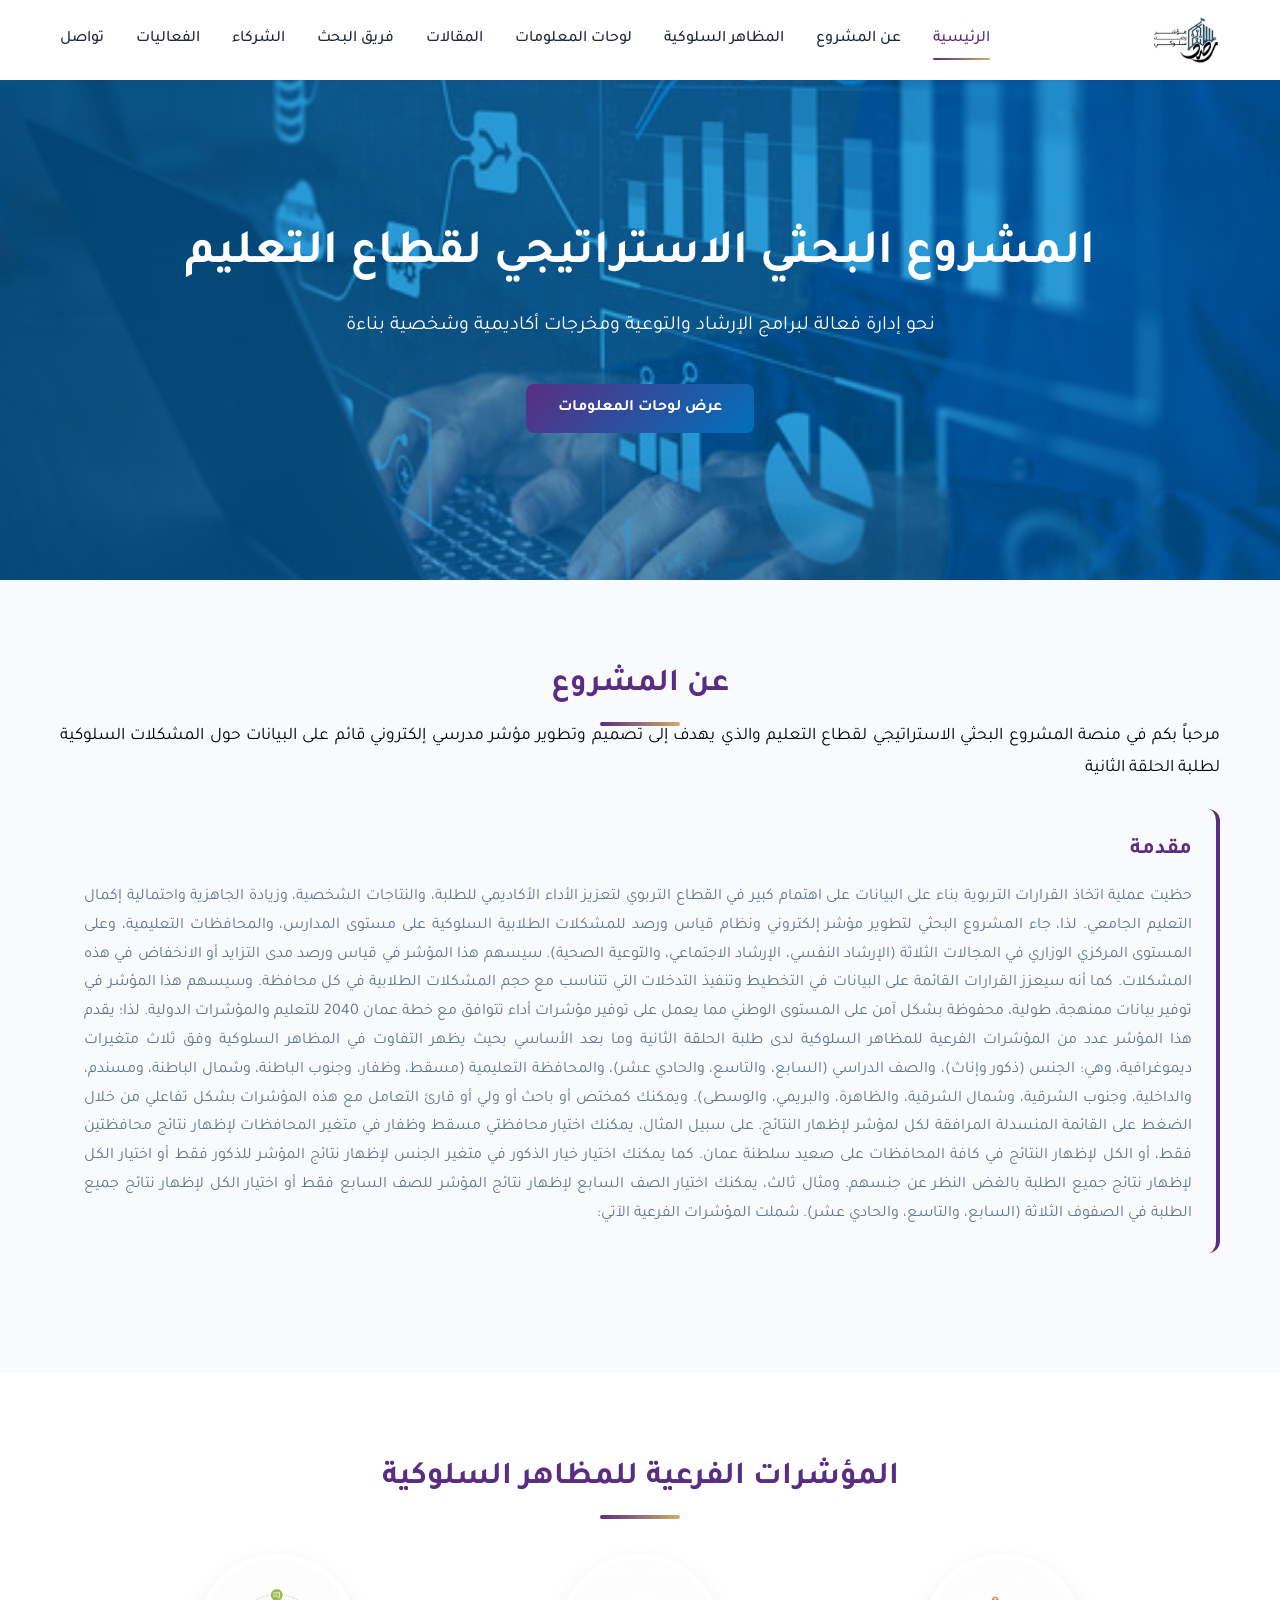
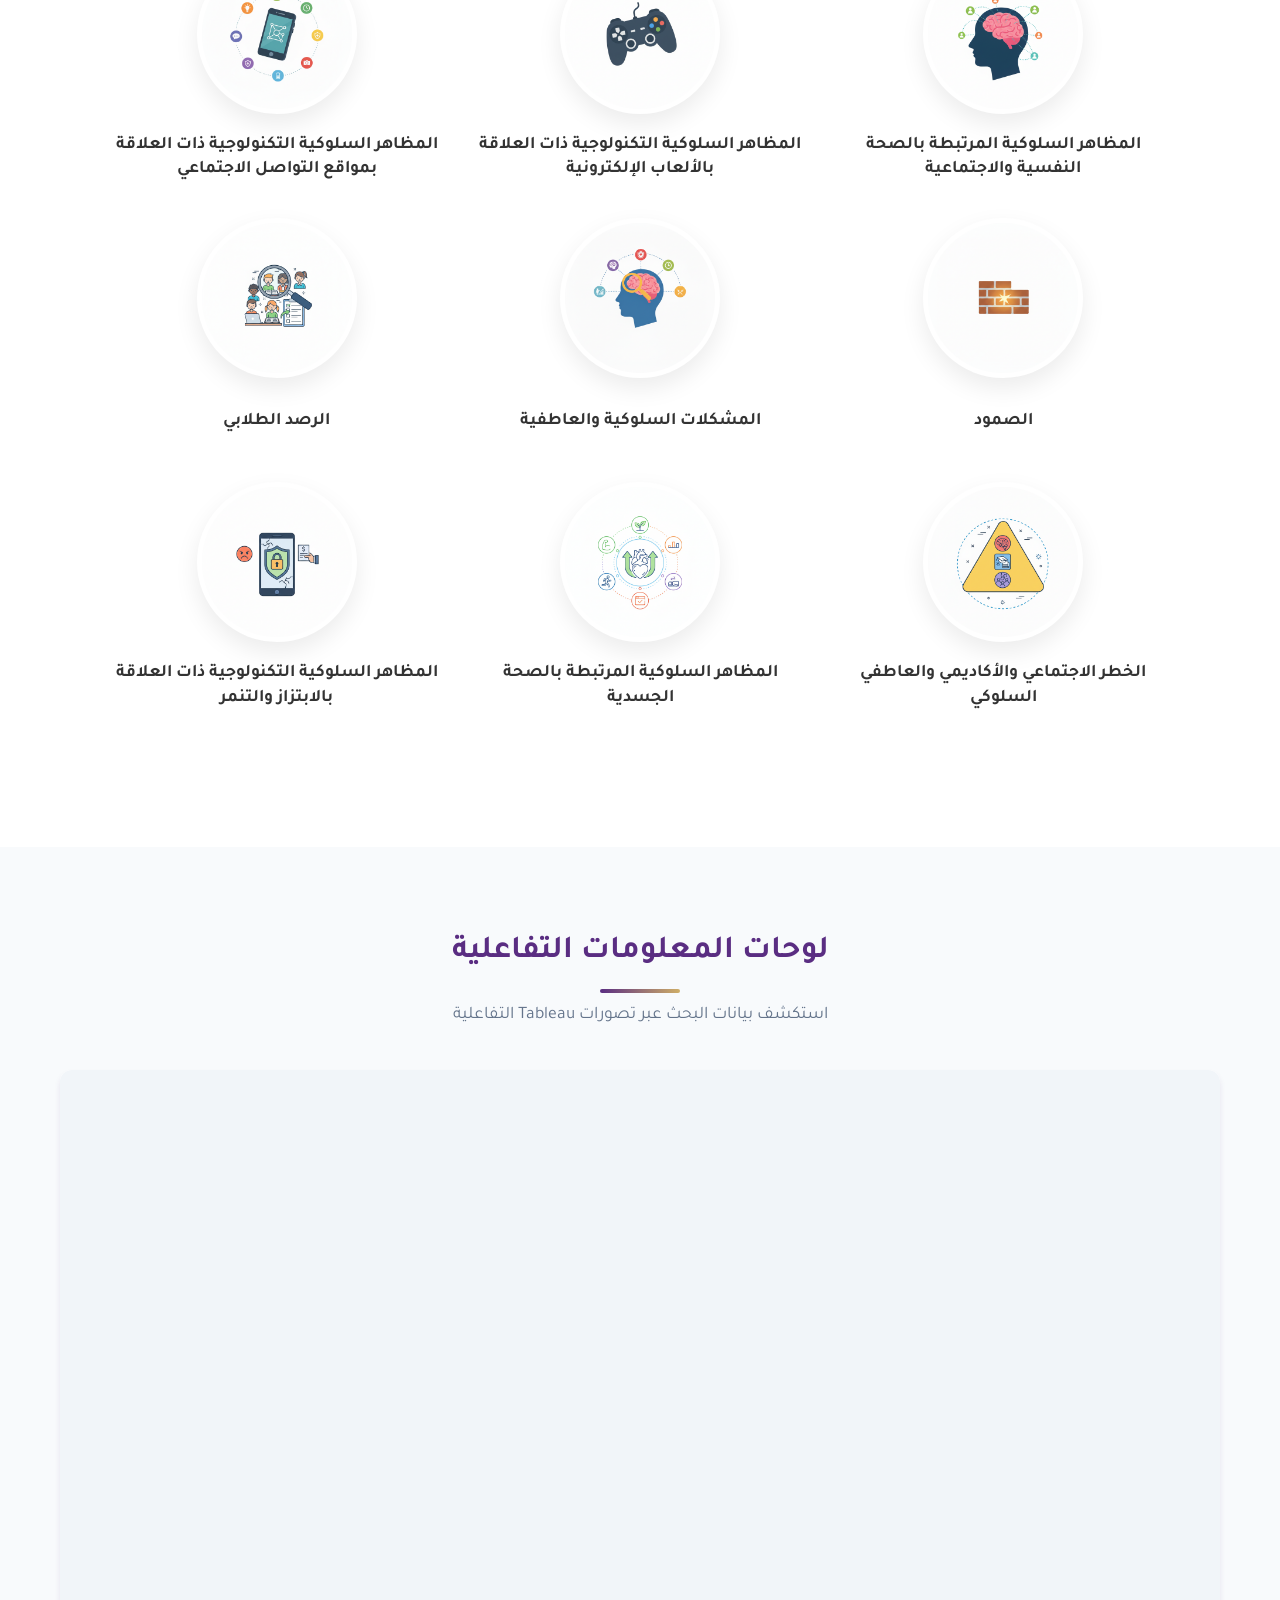
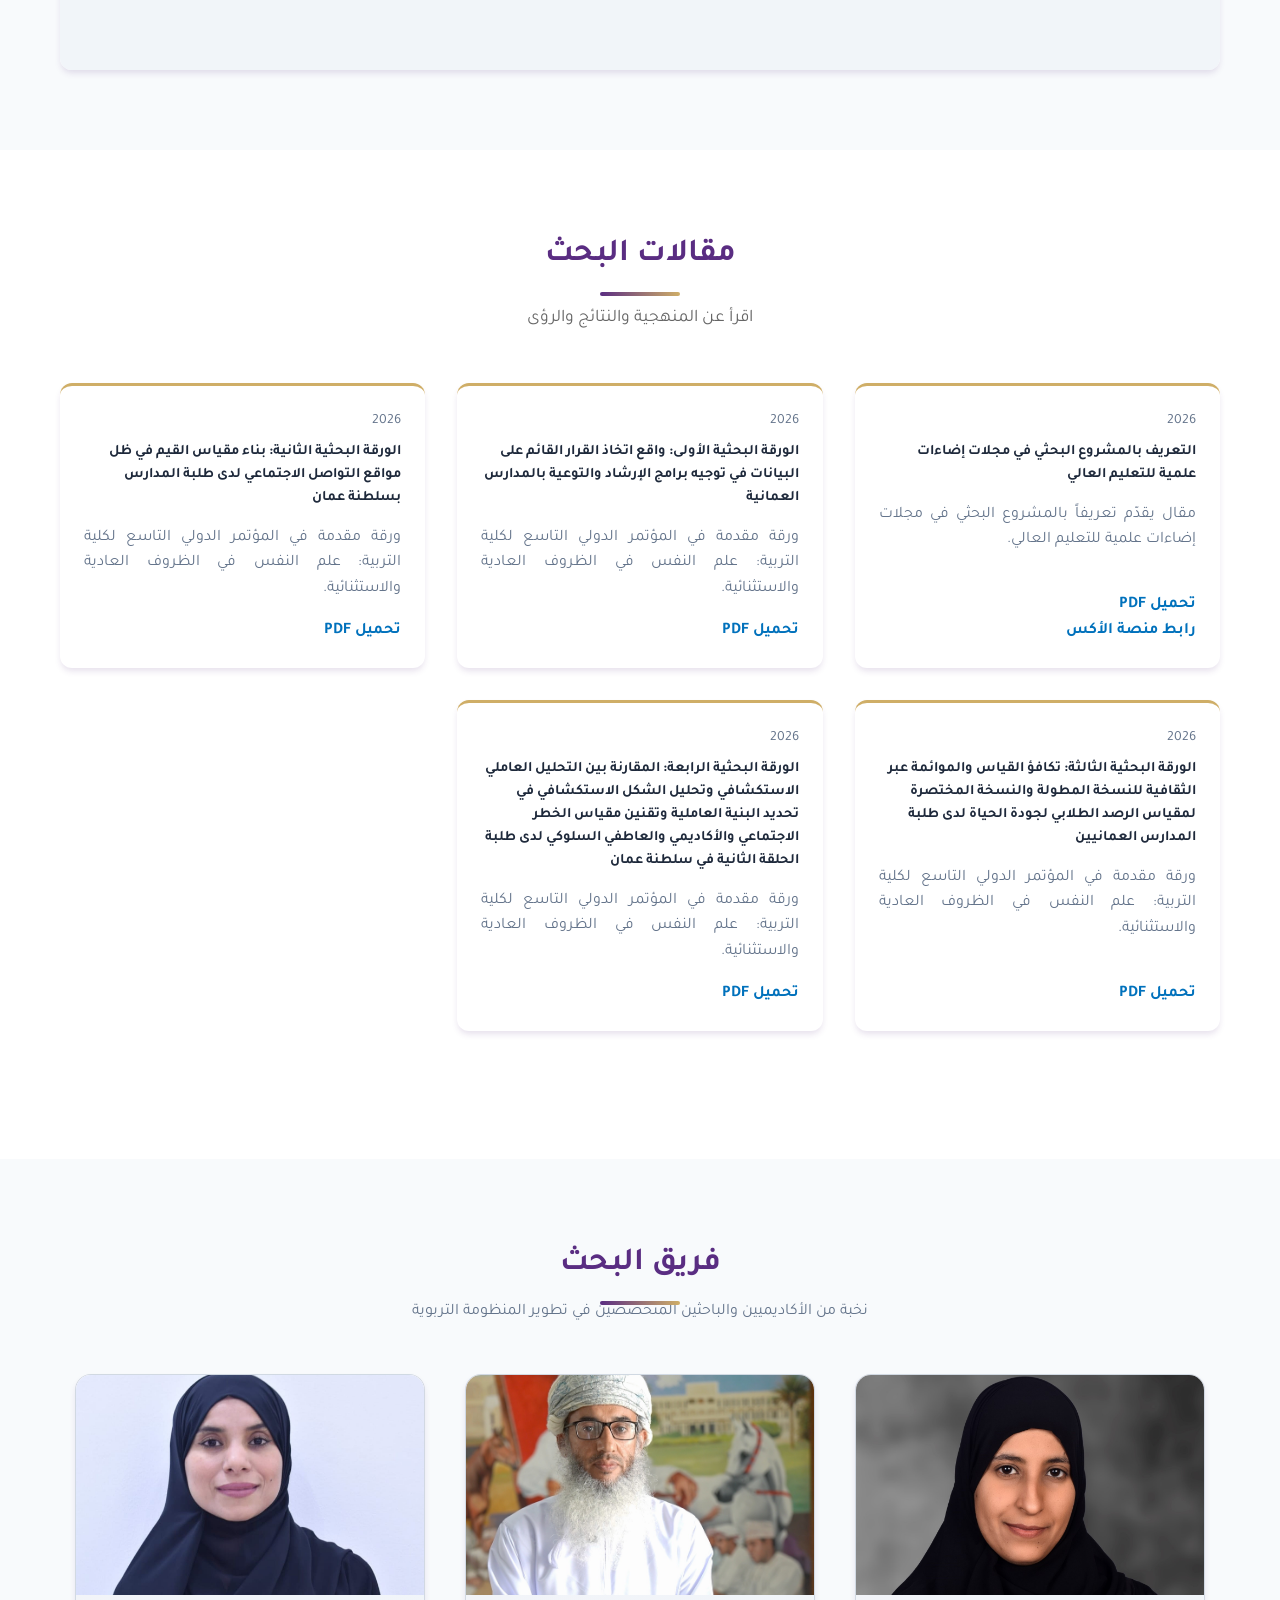
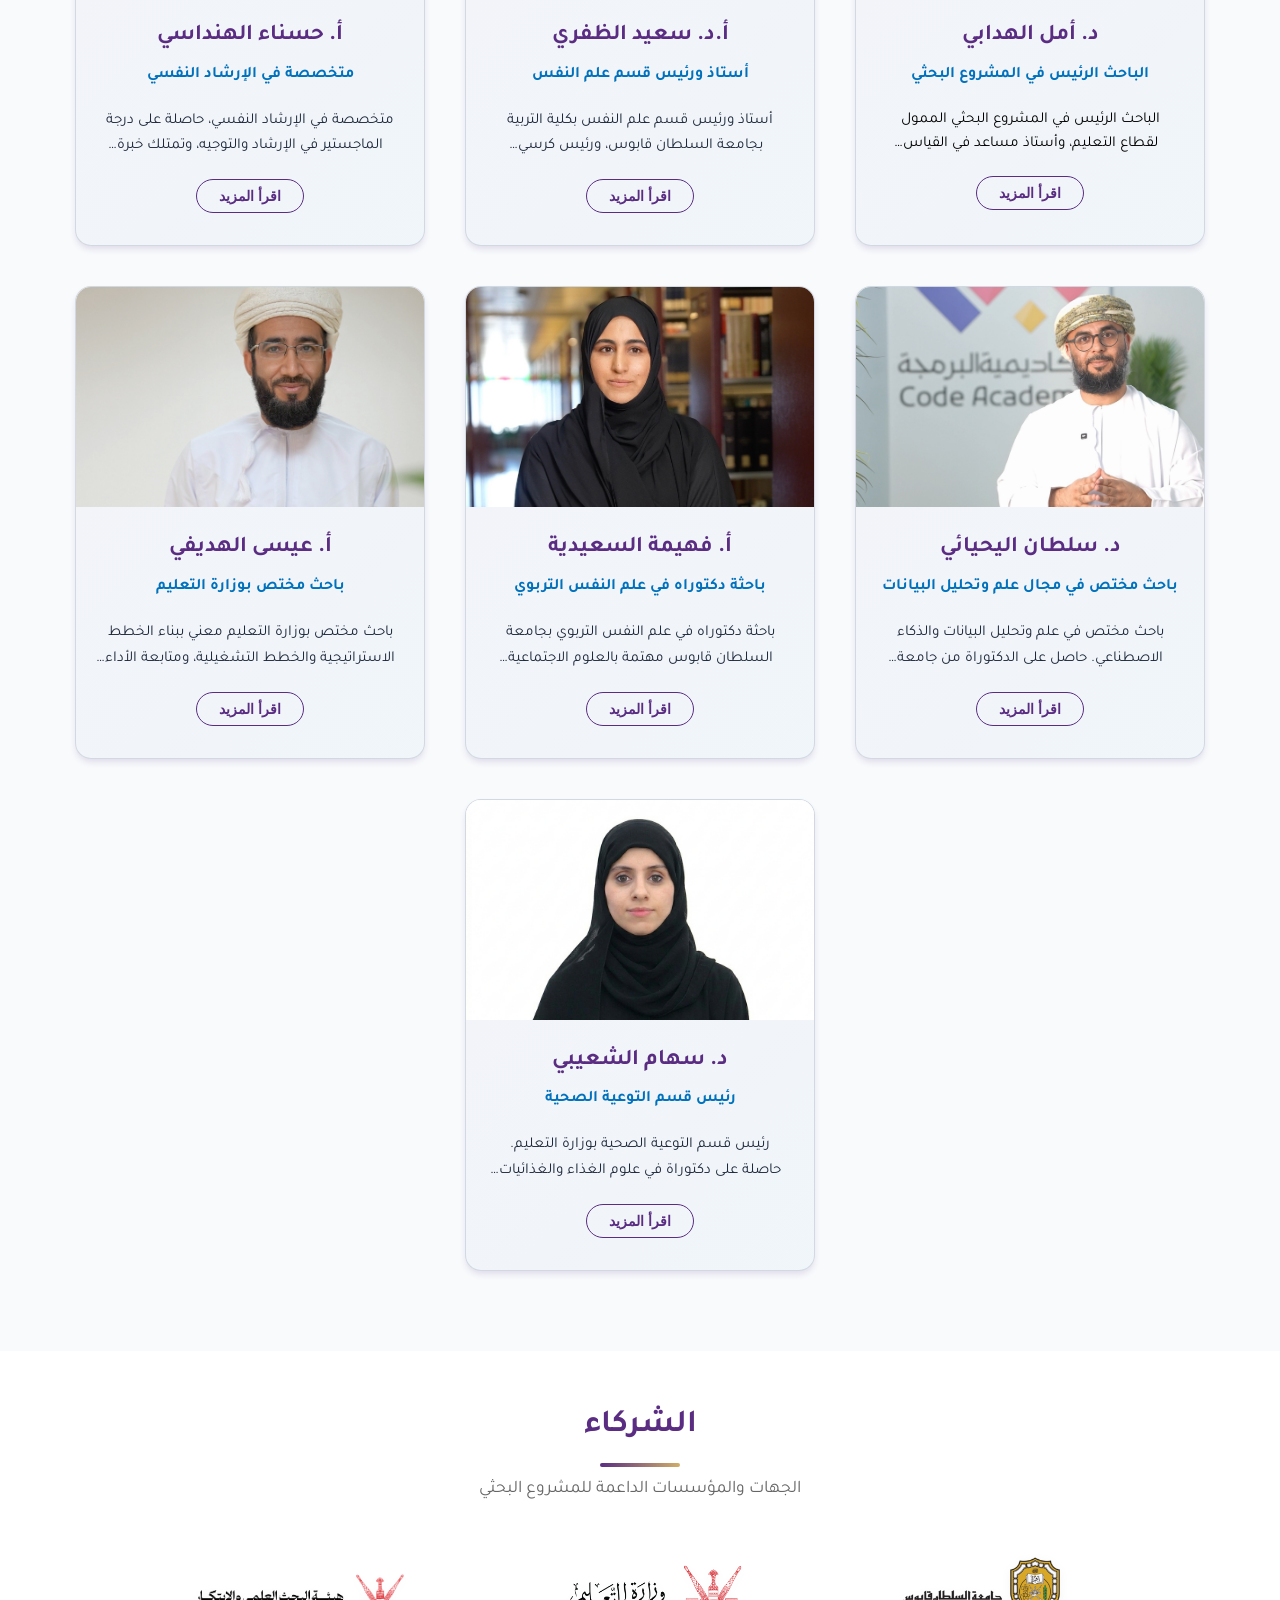
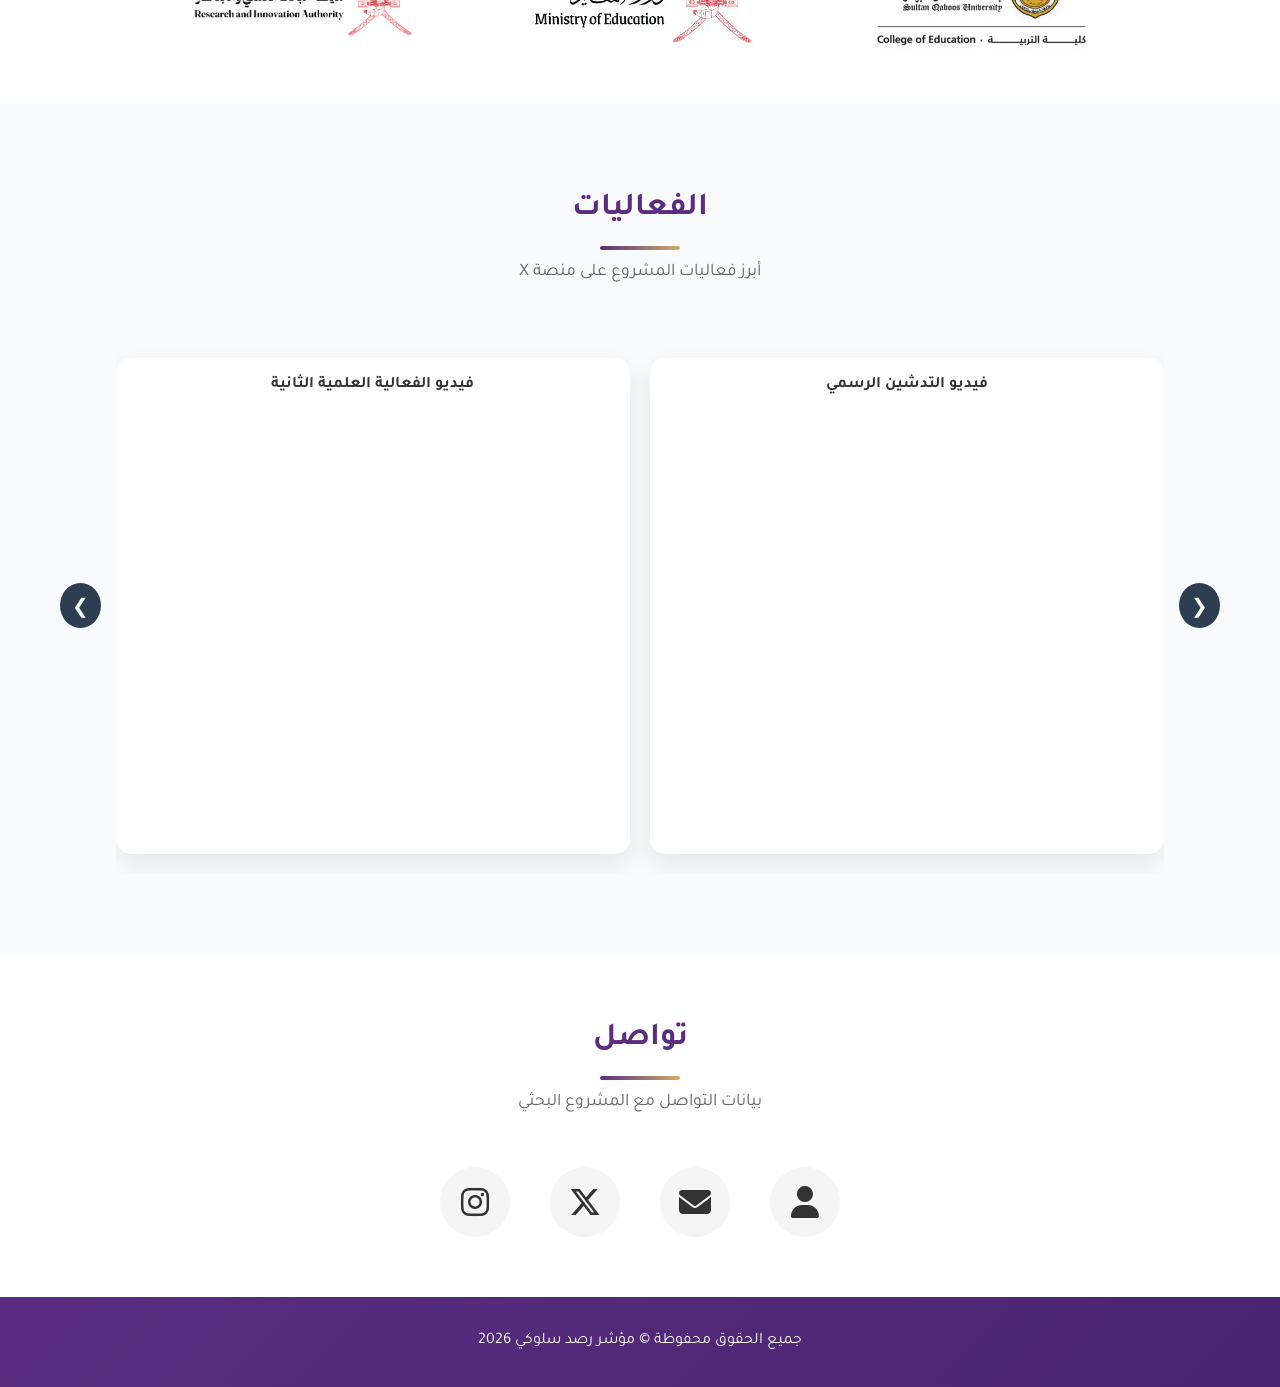
==== commit 6020557c: "udpates small changes" ====
--- a/index.html
+++ b/index.html
@@ -103,7 +103,7 @@
     <!-- Behavioral Scales Section -->
     <section id="scales-table" class="scales">
         <div class="container">
-            <h2 class="section-title">المظاهر السلوكية</h2>
+            <h2 class="section-title">المؤشرات الفرعية للمظاهر السلوكية</h2>
 
             <div id="scales-container" class="scales-circle-grid">
                 <!-- Scale 1 -->
@@ -113,7 +113,7 @@
                             onerror="this.src='https://cdn-icons-png.flaticon.com/512/3062/3062230.png'">
                     </div>
                     <h3 class="circle-title">
-                        مظاهر السلوكية المرتبطة بالصحة النفسية والاجتماعية
+                        المظاهر السلوكية المرتبطة بالصحة النفسية والاجتماعية
                     </h3>
                     <!-- <span class="card-link">الانتقال ←</span> -->
                 </a>
@@ -213,7 +213,60 @@
                 <div class="dashboard-card">
                     <div class="dashboard-embed">
                         <div class="dashboard-placeholder">
-                            <div class="tableauPlaceholder" id="viz1771243153308"
+                            <div class="tableauPlaceholder" id="viz1772689184703"
+                                style="position: relative; margin: 0 auto;">
+                                <noscript>
+                                    <a href="#">
+                                        <img alt="Dashboard 1"
+                                            src="https://public.tableau.com/static/images/up/updatedmainpage/Dashboard1/1_rss.png"
+                                            style="border: none" />
+                                    </a>
+                                </noscript>
+                                <object class="tableauViz" style="display:none;">
+                                    <param name="host_url" value="https%3A%2F%2Fpublic.tableau.com%2F" />
+                                    <param name="embed_code_version" value="3" />
+                                    <param name="site_root" value="" />
+                                    <param name="name" value="updatedmainpage/Dashboard1" />
+                                    <param name="tabs" value="no" />
+                                    <param name="toolbar" value="yes" />
+                                    <param name="static_image"
+                                        value="https://public.tableau.com/static/images/up/updatedmainpage/Dashboard1/1.png" />
+                                    <param name="animate_transition" value="yes" />
+                                    <param name="display_static_image" value="yes" />
+                                    <param name="display_spinner" value="yes" />
+                                    <param name="display_overlay" value="yes" />
+                                    <param name="display_count" value="yes" />
+                                    <param name="language" value="en-US" />
+                                </object>
+                            </div>
+
+                            <script type="text/javascript">
+                                var divElement = document.getElementById('viz1772689184703');
+                                var vizElement = divElement.getElementsByTagName('object')[0];
+
+                                // Force full width
+                                vizElement.style.width = '100%';
+                                vizElement.style.maxWidth = 'none';
+
+                                // Responsive heights
+                                if (divElement.offsetWidth > 800) {
+                                    vizElement.style.height = '887px';   // Desktop
+                                } else if (divElement.offsetWidth > 500) {
+                                    vizElement.style.height = '750px';   // Tablet
+                                } else {
+                                    vizElement.style.height = '2000px';  // Mobile
+                                }
+
+                                // Load Tableau API
+                                var scriptElement = document.createElement('script');
+                                scriptElement.src = 'https://public.tableau.com/javascripts/api/viz_v1.js';
+                                vizElement.parentNode.insertBefore(scriptElement, vizElement);
+                            </script>
+                        </div>
+
+
+
+                        <!-- <div class="tableauPlaceholder" id="viz1771243153308"
                                 style="position: relative; margin: 0 auto;">
                                 <noscript>
                                     <a href="#">
@@ -268,7 +321,11 @@
                         </div>
                         <div class="dashboard-footer">
                             <p class="dashboard-description">تصور النتائج الرئيسية للبحث الاستراتيجي</p>
-                        </div>
+                        </div> -->
+
+
+
+
                     </div>
                 </div>
             </div>
@@ -359,34 +416,6 @@
 
 
 
-
-
-
-
-
-
-
-
-
-
-
-
-
-
-
-
-
-
-
-
-
-
-
-
-
-
-
-
     <!-- Team Section -->
 
     <section id="team" class="team-section">
@@ -396,8 +425,6 @@
                 المتخصصين في تطوير المنظومة التربوية</p>
 
             <div class="team-grid">
-
-
                 <div class="team-card">
                     <div class="member-img-container">
                         <img src="images/img1.jpeg" alt="د. أمل الهدابي">
@@ -416,7 +443,7 @@
                         المتقدمة، ودراسات المحاكاة مونت كارلو. وحصلت على العديد من الجوائز البحثية.
 
                         <br><br>
-                        <ul> لتعرف على المتطلعات الباحث المرتبطة بمخرجات هذا المشروع:
+                        <ul> للتعرف على تطلعات الباحث المرتبطة بمخرجات هذا المشروع:
                             <li style="margin-right: 30px;">
 
                                 <a href="https://x.com/screen_index_om/status/1898609700821950510?t=P0wgJPNmZ_iqzYdabQGHCQ&s=19"
@@ -452,7 +479,7 @@
                         دكتوراة في كندا عام 2006، وغيرها.
 
                         <br><br>
-                        لتعرف على المتطلعات الباحث المرتبطة بمخرجات هذا المشروع:
+                        للتعرف على تطلعات الباحث المرتبطة بمخرجات هذا المشروع:
 
                         <a href="https://x.com/screen_index_om/status/1879741821376741495?t=983U3iyOmHRFCJb4zBvo5g&s=19"
                             target="_blank">
@@ -475,7 +502,7 @@
                         دراسات وبحوث على مستوى وزارة التعليم، كما شاركت بأوراق علمية في ملتقيات ومؤتمرات دولية.
 
                         <br><br>
-                        لتعرف على المتطلعات الباحث المرتبطة بمخرجات هذا المشروع:
+                        للتعرف على تطلعات الباحث المرتبطة بمخرجات هذا المشروع:
 
                         <a href="https://x.com/screen_index_om/status/1888825591513698392?t=PwiFNmViT7_fnGtHc2gAAw&s=19 "
                             target="_blank">
@@ -498,7 +525,7 @@
                         مهتم بمجال بناء القدرات التقنية لدى الشباب العماني وقاد عدد من المشاريع التقنية في مجالات متعددة
 
                         <br><br>
-                        لتعرف على المتطلعات الباحث المرتبطة بمخرجات هذا المشروع:
+                        للتعرف على تطلعات الباحث المرتبطة بمخرجات هذا المشروع:
 
                         <a href="https://x.com/screen_index_om/status/1896970130955108606?t=RRUEeKkkCLOsybJhPyzQPA&s=19"
                             target="_blank">
@@ -526,7 +553,7 @@
                         المهنية والفرق البحثية.
 
                         <br><br>
-                        لتعرف على المتطلعات الباحث المرتبطة بمخرجات هذا المشروع:
+                        للتعرف على تطلعات الباحث المرتبطة بمخرجات هذا المشروع:
 
                         <a href="https://x.com/screen_index_om/status/1882304238342041654?t=jQOMd-HV0wgaj_tV7V2Gag&s=19"
                             target="_blank">
@@ -550,7 +577,7 @@
                         مؤتمرات محلية واقليمية.
 
                         <br><br>
-                        لتعرف على المتطلعات الباحث المرتبطة بمخرجات هذا المشروع:
+                        للتعرف على تطلعات الباحث المرتبطة بمخرجات هذا المشروع:
 
                         <a href="https://x.com/screen_index_om/status/1886291009627206059?t=-olrVXtRCb22AUYVSF_-bQ&s=19"
                             target="_blank">
@@ -573,7 +600,7 @@
                         المحلية والإقليمية. كما شاركت في عدد من الفرق البحثية.
 
                         <br><br>
-                        لتعرف على المتطلعات الباحث المرتبطة بمخرجات هذا المشروع:
+                        للتعرف على تطلعات الباحث المرتبطة بمخرجات هذا المشروع:
 
                         <a href="https://x.com/screen_index_om/status/1884499035966382366?t=cTTTxc7-F9eXdq3Nibo5TA&s=19"
                             target="_blank">
@@ -705,7 +732,7 @@
     <!-- Footer -->
     <footer class="footer">
         <div class="container">
-            <p>© ٢٠٢٦ لوحة مشروع البحث. جميع الحقوق محفوظة.</p>
+            <p>جميع الحقوق محفوظة © مؤشر رصد سلوكي 2026</p>
         </div>
     </footer>
 
--- a/styles.css
+++ b/styles.css
@@ -740,6 +740,15 @@
     color: white;
     padding: 2rem 0;
     text-align: center;
+}
+.footer .container {
+    text-align: center;          /* Center content */
+}
+
+.footer p {
+    color: #ffffff;              /* White text */
+    margin: 0;                   /* Remove default spacing */
+    text-align: center; 
 }
 
 /* Partners Section */
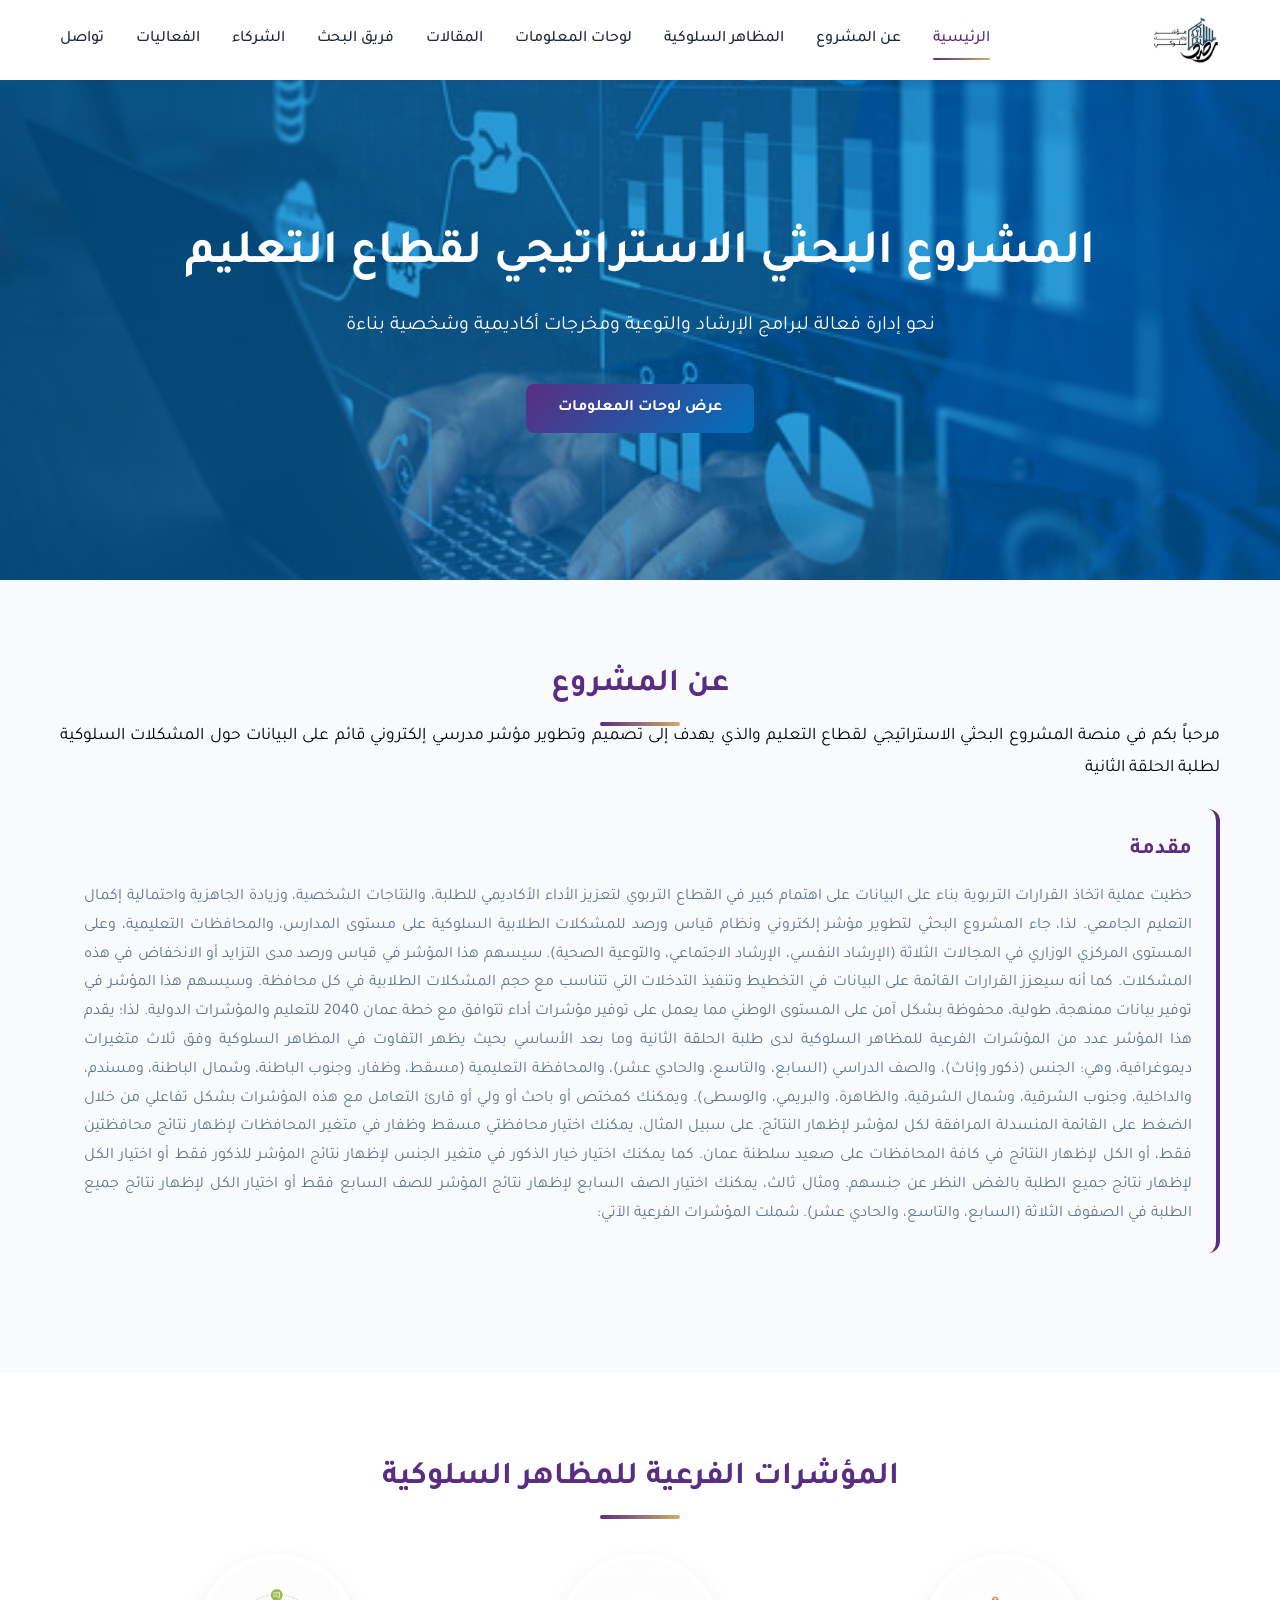
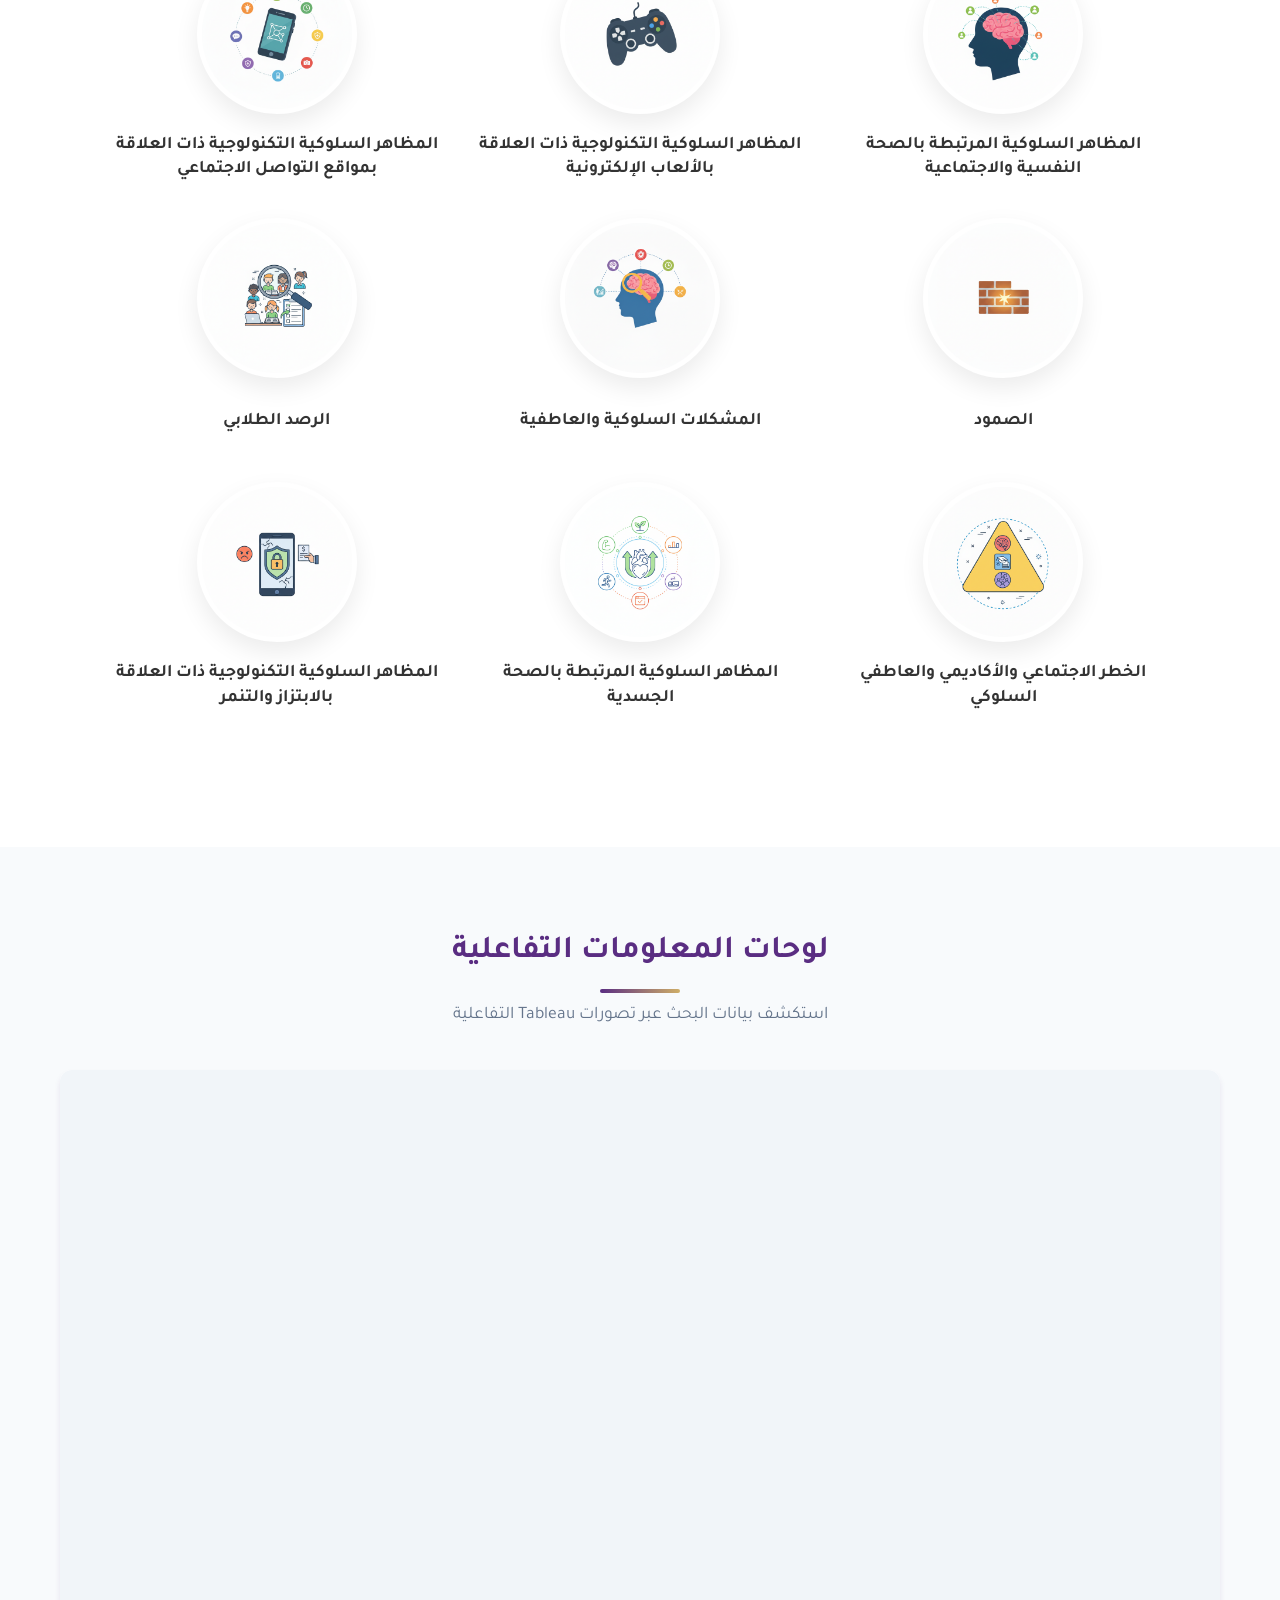
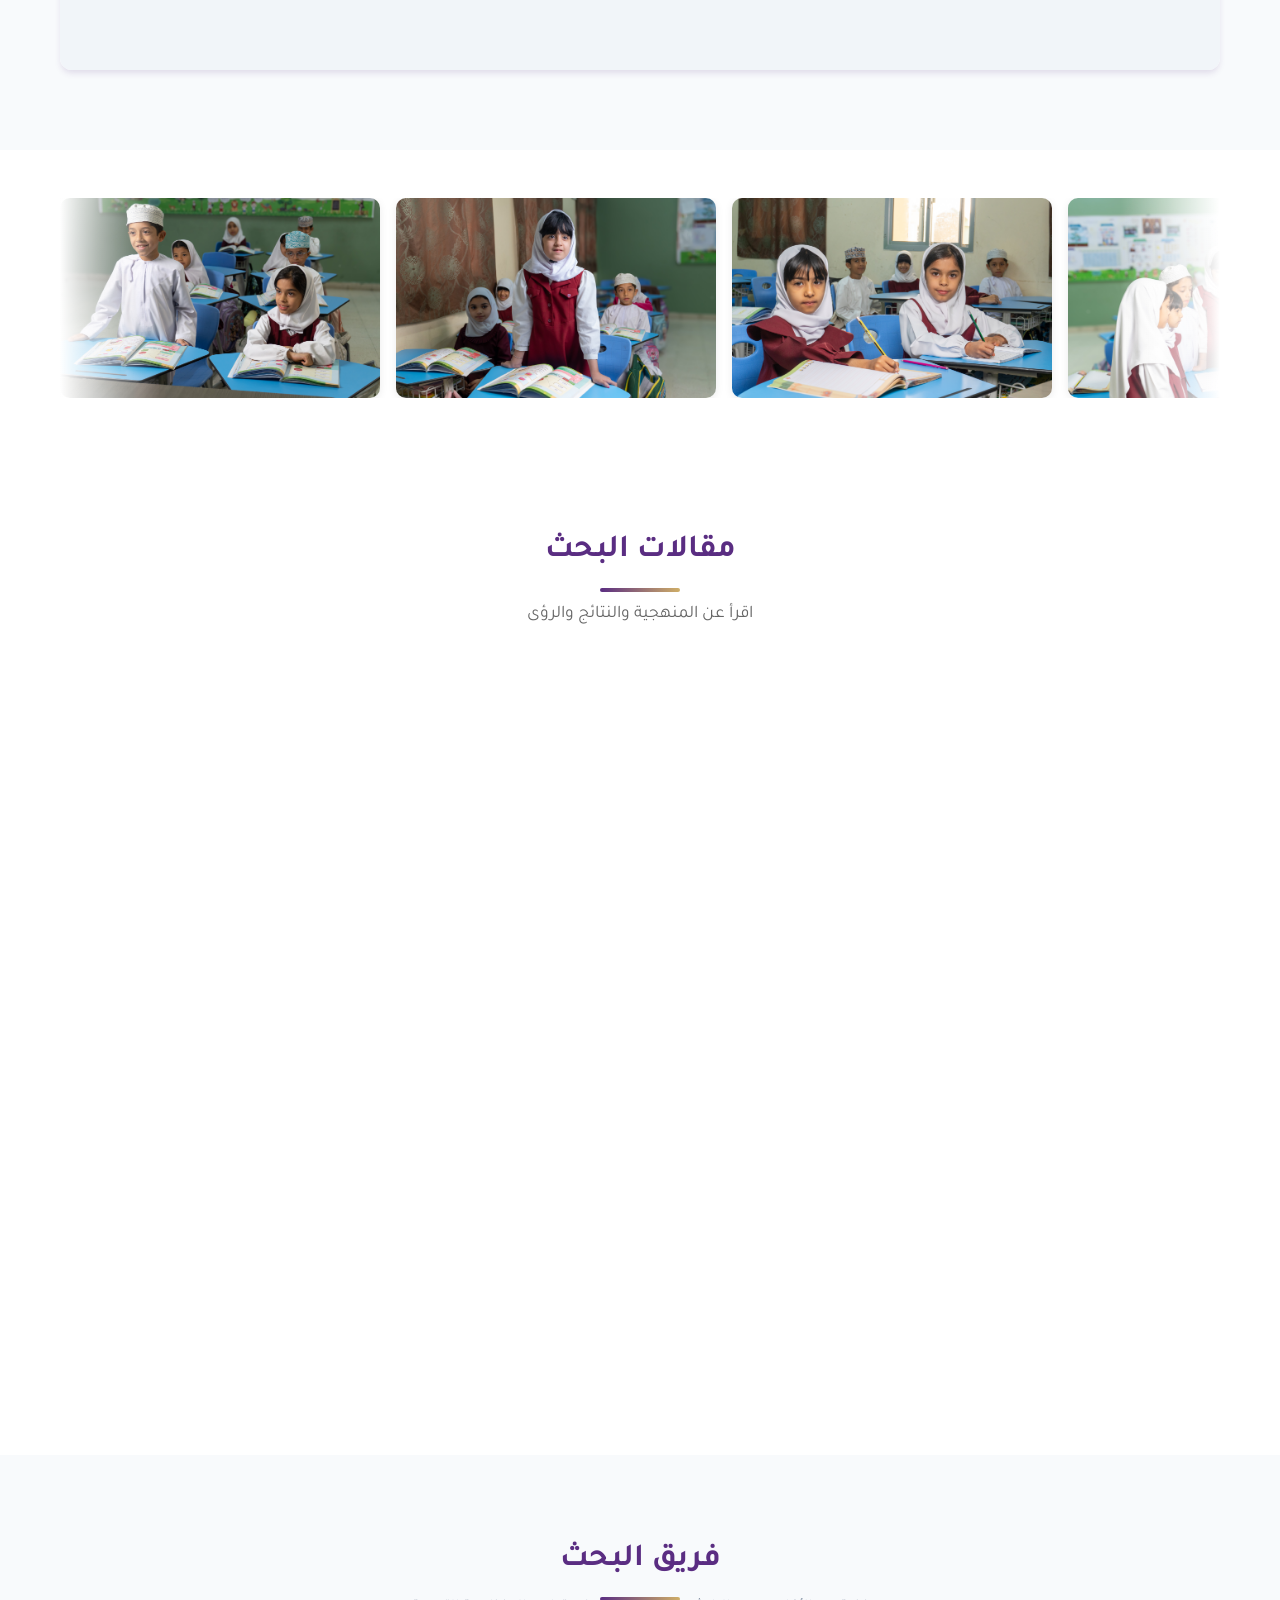
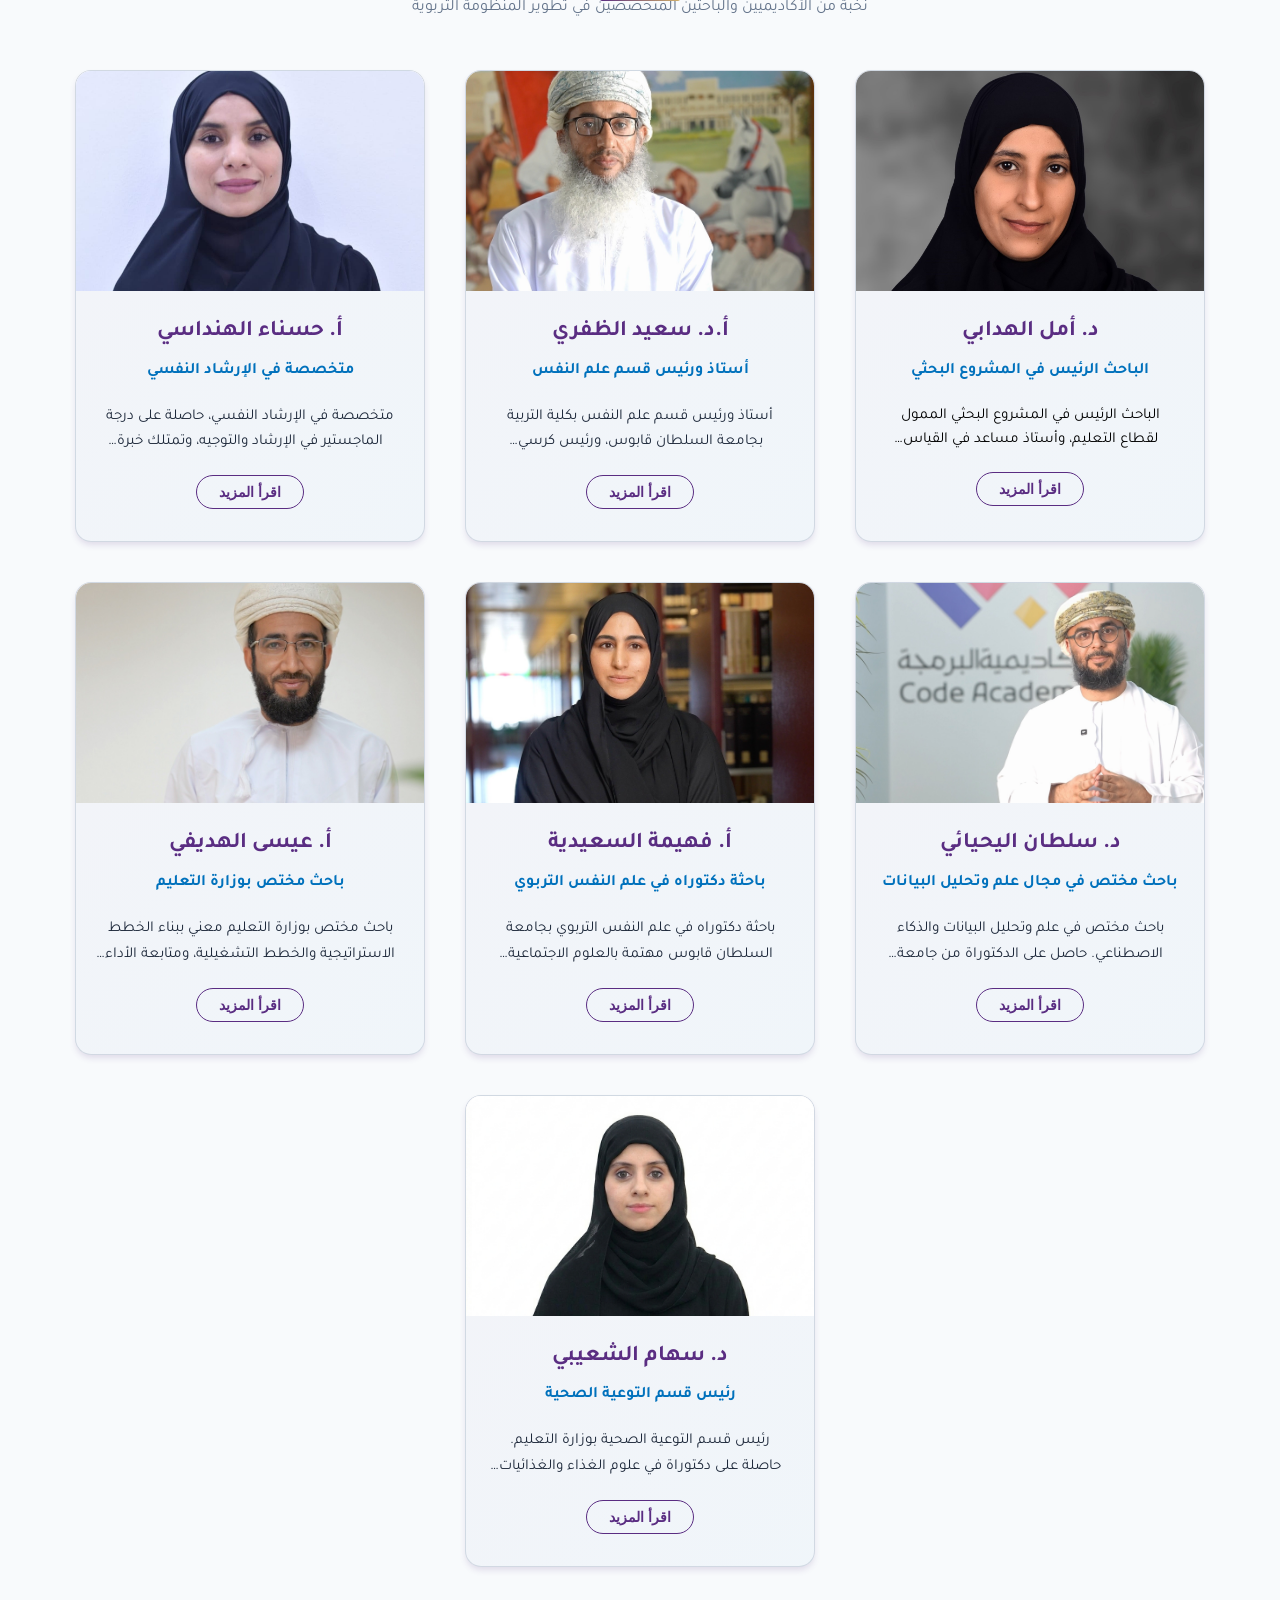
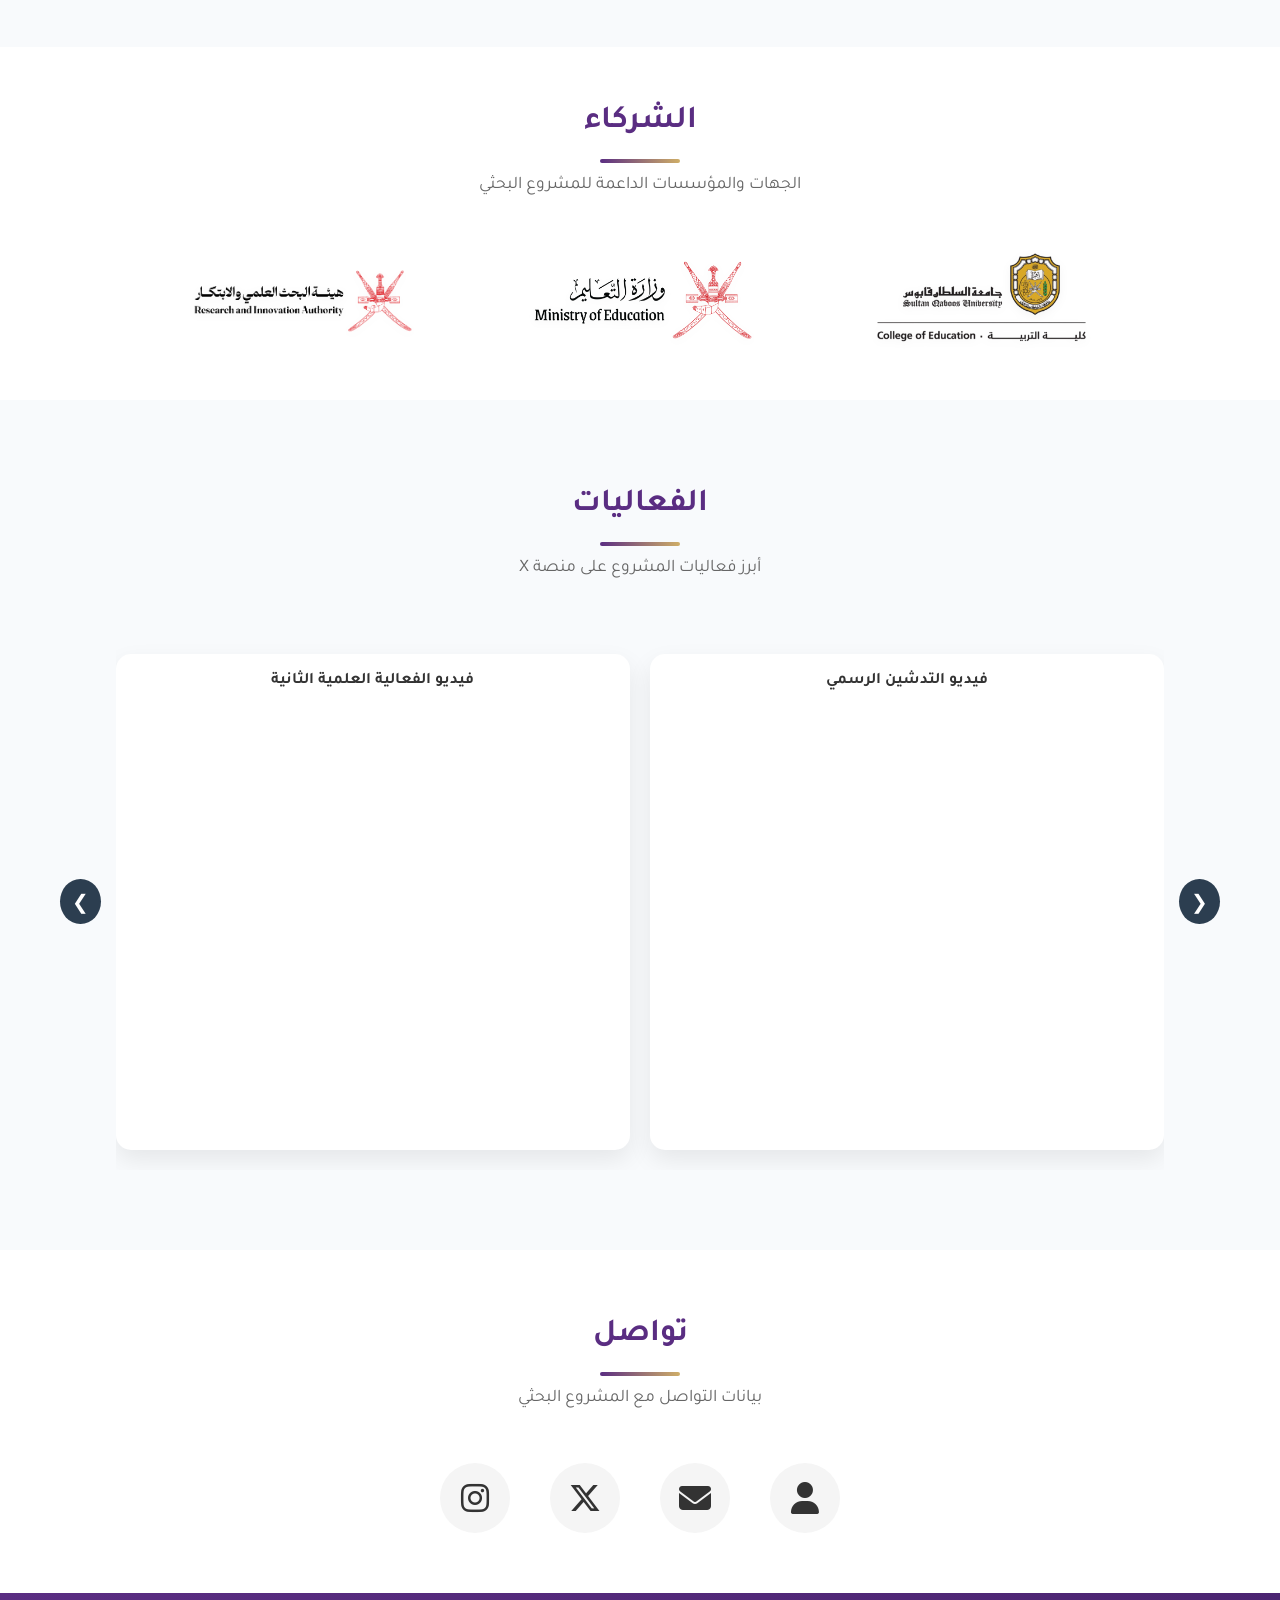
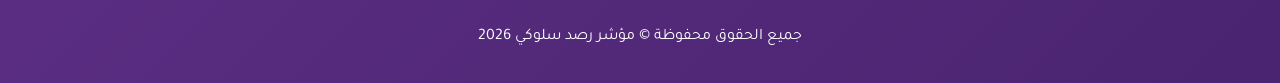
==== commit f2c4adba: "images gallery added" ====
--- a/index.html
+++ b/index.html
@@ -5,6 +5,7 @@
     <meta charset="UTF-8">
     <meta name="viewport" content="width=device-width, initial-scale=1.0">
     <title>لوحة مشروع البحث</title>
+    <link rel="shortcut icon" href="images/logo.jpg" type="image/x-icon">
     <link rel="stylesheet" href="styles.css">
     <link rel="preconnect" href="https://fonts.googleapis.com">
     <link rel="preconnect" href="https://fonts.gstatic.com" crossorigin>
@@ -333,6 +334,19 @@
         </div>
     </section>
 
+    <!-- Infinite Image Slider (images/gallery_main) -->
+    <section id="gallery-slider" class="gallery-slider-section" style="background-color: var(--bg-white);">
+        <div class="container">
+            <!-- <h2 class="section-title">معرض الصور</h2>
+            <p class="section-subtitle" style="text-align: center; margin-bottom: 1.5rem; color: var(--text-light);">صور من المشروع</p> -->
+            <div class="gallery-slider-wrap">
+                <div class="gallery-slider-track" id="gallerySliderTrack" aria-hidden="true"></div>
+            </div>
+            <script id="galleryMinManifest" type="application/json">
+                ["1.JPG","2.JPG","3.JPG","4.JPG","5.JPG","6.JPG","7.JPG","8.JPG","9.JPG","10.JPG","11.JPG","12.JPG","13.JPG","14.JPG"]
+            </script>
+        </div>
+    </section>
 
     <!-- Articles Section -->
     <section id="articles" class="articles">
@@ -366,7 +380,7 @@
                         <p class="article-excerpt">
                             ورقة مقدمة في المؤتمر الدولي التاسع لكلية التربية: علم النفس في الظروف العادية والاستثنائية.
                         </p>
-                        <a href="pdfs/paper1.pdf" class="article-link" target="_blank">تحميل PDF</a>
+                        <a href="files/DDDM_SchoolGuidance_Oman.pdf" class="article-link" target="_blank">تحميل PDF</a>
                     </div>
                 </article>
 
@@ -379,7 +393,7 @@
                         <p class="article-excerpt">
                             ورقة مقدمة في المؤتمر الدولي التاسع لكلية التربية: علم النفس في الظروف العادية والاستثنائية.
                         </p>
-                        <a href="pdfs/paper2.pdf" class="article-link" target="_blank">تحميل PDF</a>
+                        <a href="files/ValuesScale_SocialMedia_Oman.pdf" class="article-link" target="_blank">تحميل PDF</a>
                     </div>
                 </article>
 
@@ -392,7 +406,7 @@
                         <p class="article-excerpt">
                             ورقة مقدمة في المؤتمر الدولي التاسع لكلية التربية: علم النفس في الظروف العادية والاستثنائية.
                         </p>
-                        <a href="pdfs/paper3.pdf" class="article-link" target="_blank">تحميل PDF</a>
+                        <a href="files/KIDSCREEN_Validity_Oman.pdf" class="article-link" target="_blank">تحميل PDF</a>
                     </div>
                 </article>
 
@@ -406,7 +420,7 @@
                         <p class="article-excerpt">
                             ورقة مقدمة في المؤتمر الدولي التاسع لكلية التربية: علم النفس في الظروف العادية والاستثنائية.
                         </p>
-                        <a href="pdfs/paper4.pdf" class="article-link" target="_blank">تحميل PDF</a>
+                        <a href="files/EFA_CFA_SocialAcademicRisk_Oman.pdf" class="article-link" target="_blank">تحميل PDF</a>
                     </div>
                 </article>
 
@@ -685,6 +699,11 @@
                             <iframe src="https://platform.twitter.com/embed/Tweet.html?id=1866411453689037303"></iframe>
                         </div>
 
+                        <div class="card">
+                            <h3>حصاد المشروع البحثي الاستراتيجي لقطاع التعليم</h3>
+                            <iframe src="https://platform.twitter.com/embed/Tweet.html?id=2029504082772439204"></iframe>
+                        </div>
+
 
 
                     </div>
@@ -815,6 +834,52 @@
         // Refresh calculation on window resize
         window.addEventListener('resize', updateSlider);
     </script>
+
+    <!-- Infinite slider: images from images/gallery_main/ -->
+    <script>
+        (function () {
+            var track = document.getElementById('gallerySliderTrack');
+            if (!track) return;
+
+            var galleryFolder = 'images/gallery_main/';
+
+            function getManifest() {
+                var el = document.getElementById('galleryMinManifest');
+                if (!el) return [];
+                try { return JSON.parse((el.textContent || '').trim()) || []; } catch (e) { return []; }
+            }
+
+            function createItem(filename) {
+                var item = document.createElement('div');
+                item.className = 'gallery-slider-item';
+
+                var img = document.createElement('img');
+                img.alt = 'معرض الصور';
+                img.loading = 'lazy';
+                img.src = galleryFolder + filename;
+                img.onerror = function () { item.remove(); };
+                item.appendChild(img);
+                return item;
+            }
+
+            function render(files) {
+                track.innerHTML = '';
+                if (!Array.isArray(files) || files.length === 0) return;
+
+                // Two full copies = seamless loop at 50%; no gap between sets
+                for (var copy = 0; copy < 2; copy++) {
+                    var set = document.createElement('div');
+                    set.className = 'gallery-slider-set';
+                    files.forEach(function (name) {
+                        set.appendChild(createItem(name));
+                    });
+                    track.appendChild(set);
+                }
+            }
+
+            render(getManifest());
+        })();
+    </script>
     <script src="script.js"></script>
 
 
--- a/styles.css
+++ b/styles.css
@@ -401,6 +401,82 @@
 /* Dashboards Section */
 .dashboards {
     background-color: var(--bg-white);
+}
+
+/* Infinite Image Slider (gallery_main) - LTR so loop works in RTL pages */
+.gallery-slider-section {
+    padding: 3rem 0;
+}
+
+.gallery-slider-wrap {
+    position: relative;
+    overflow: hidden;
+    width: 100%;
+    direction: ltr;
+}
+
+/* Gradient fade on left and right edges */
+.gallery-slider-wrap::before,
+.gallery-slider-wrap::after {
+    content: '';
+    position: absolute;
+    top: 0;
+    bottom: 0;
+    width: 100px;
+    max-width: 15%;
+    z-index: 2;
+    pointer-events: none;
+}
+
+.gallery-slider-wrap::before {
+    left: 0;
+    background: linear-gradient(to right, var(--bg-white) 0%, transparent 100%);
+}
+
+.gallery-slider-wrap::after {
+    right: 0;
+    left: auto;
+    background: linear-gradient(to left, var(--bg-white) 0%, transparent 100%);
+}
+
+.gallery-slider-track {
+    display: flex;
+    flex-direction: row;
+    gap: 0;
+    width: max-content;
+    direction: ltr;
+    animation: gallerySliderScroll 45s linear infinite;
+    will-change: transform;
+}
+
+.gallery-slider-track .gallery-slider-set {
+    display: flex;
+    flex-direction: row;
+    gap: 1rem;
+    flex-shrink: 0;
+    width: max-content;
+    padding-right: 1rem; /* same as gap so last→first has no visual gap when loop repeats */
+}
+
+.gallery-slider-item {
+    flex-shrink: 0;
+    width: 320px;
+    height: 200px;
+    border-radius: 10px;
+    overflow: hidden;
+    box-shadow: 0 2px 8px rgba(0,0,0,0.08);
+}
+
+.gallery-slider-item img {
+    width: 100%;
+    height: 100%;
+    object-fit: cover;
+    display: block;
+}
+
+@keyframes gallerySliderScroll {
+    0% { transform: translateX(0); }
+    100% { transform: translateX(-50%); }
 }
 
 .dashboard-grid {
@@ -1415,7 +1491,7 @@
     position: relative;
     padding-bottom: 10px;
 }
-
+/*Gallery design*/
 /* Optional underline for the header */
 .analysis-header h3::after {
     content: '';
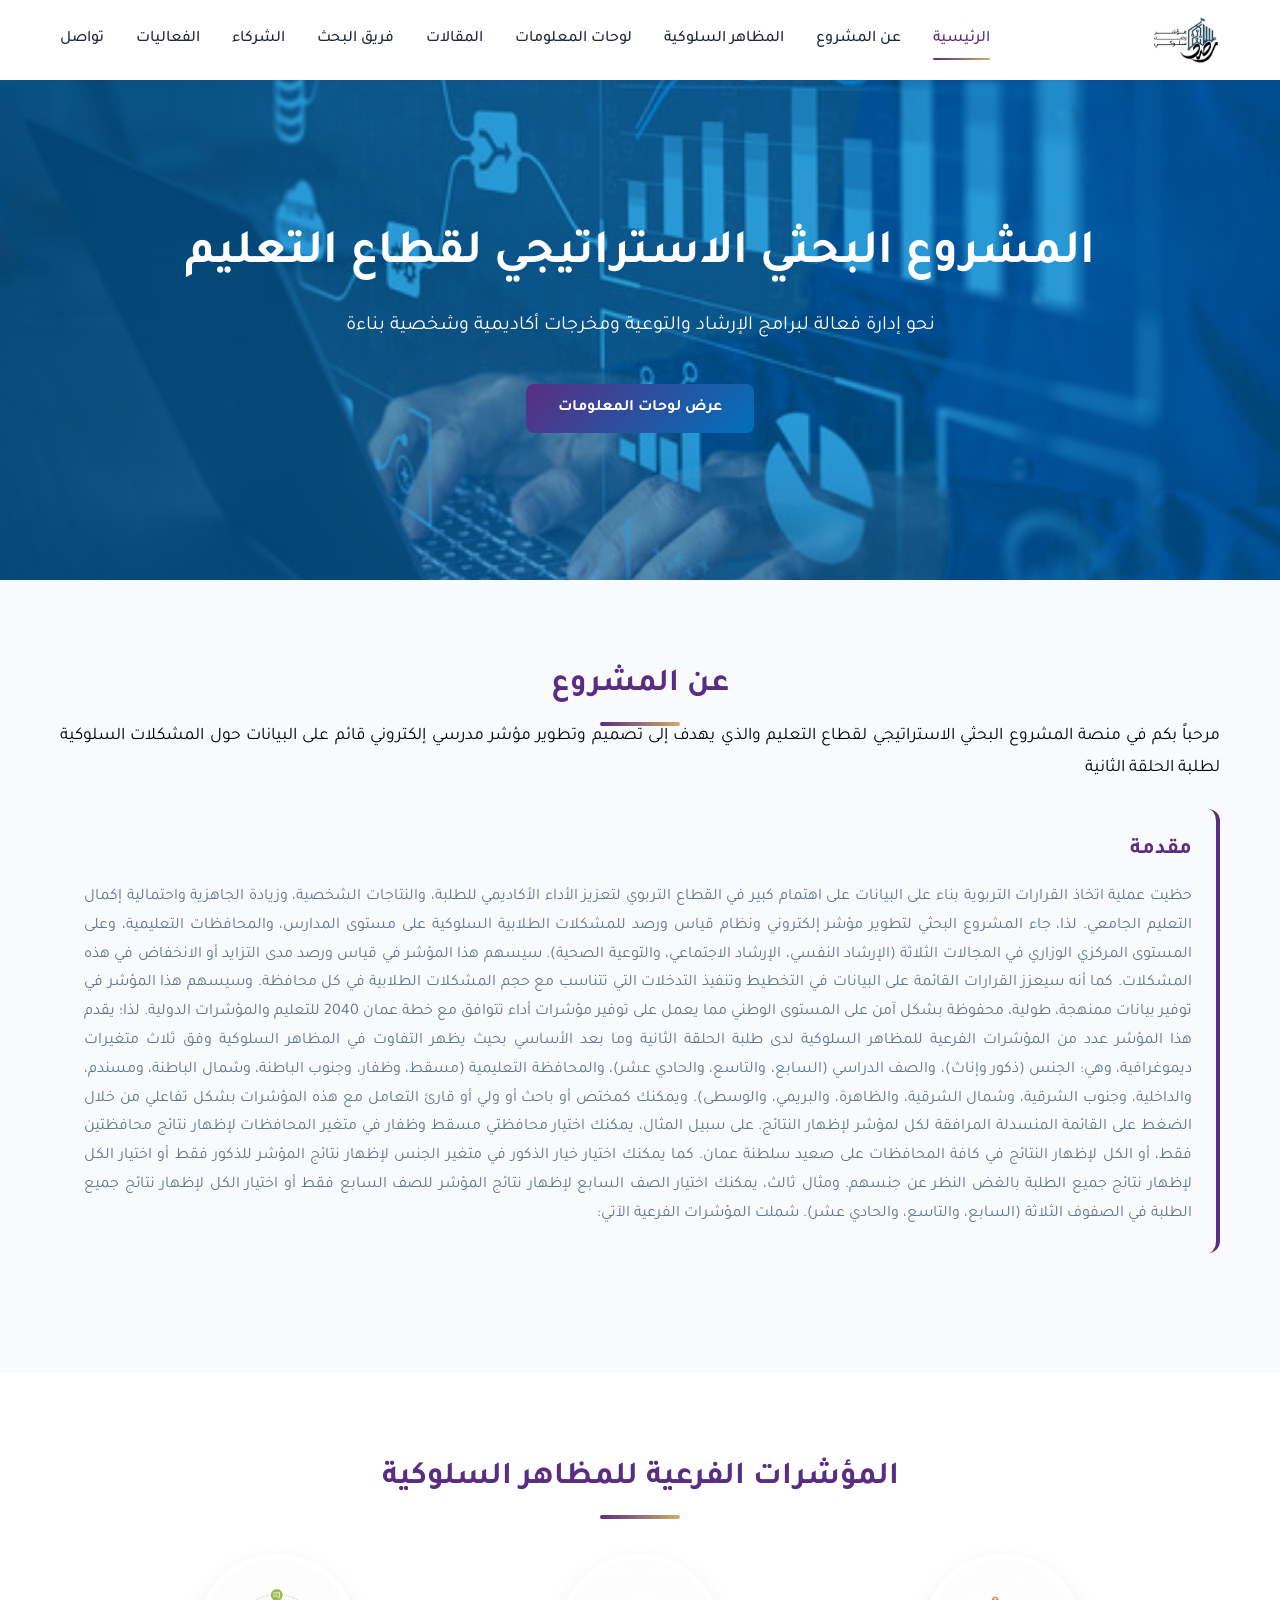
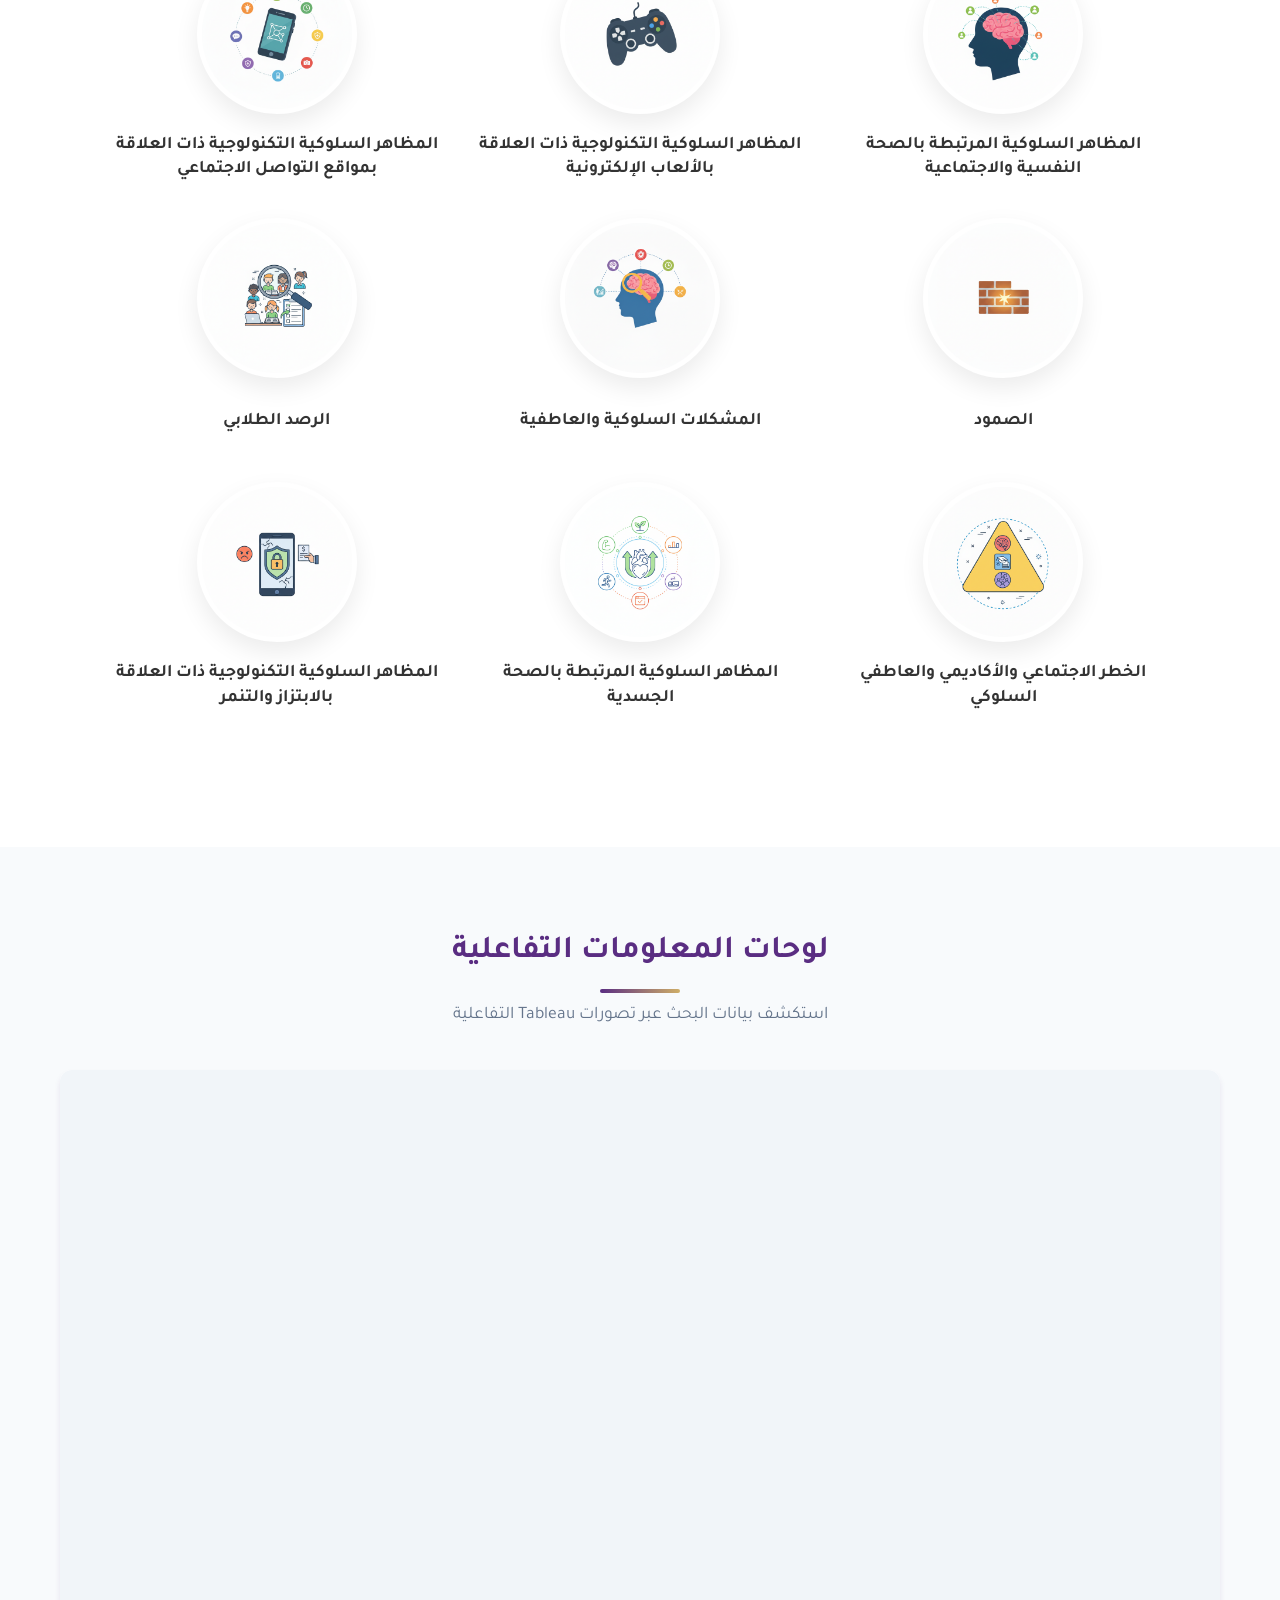
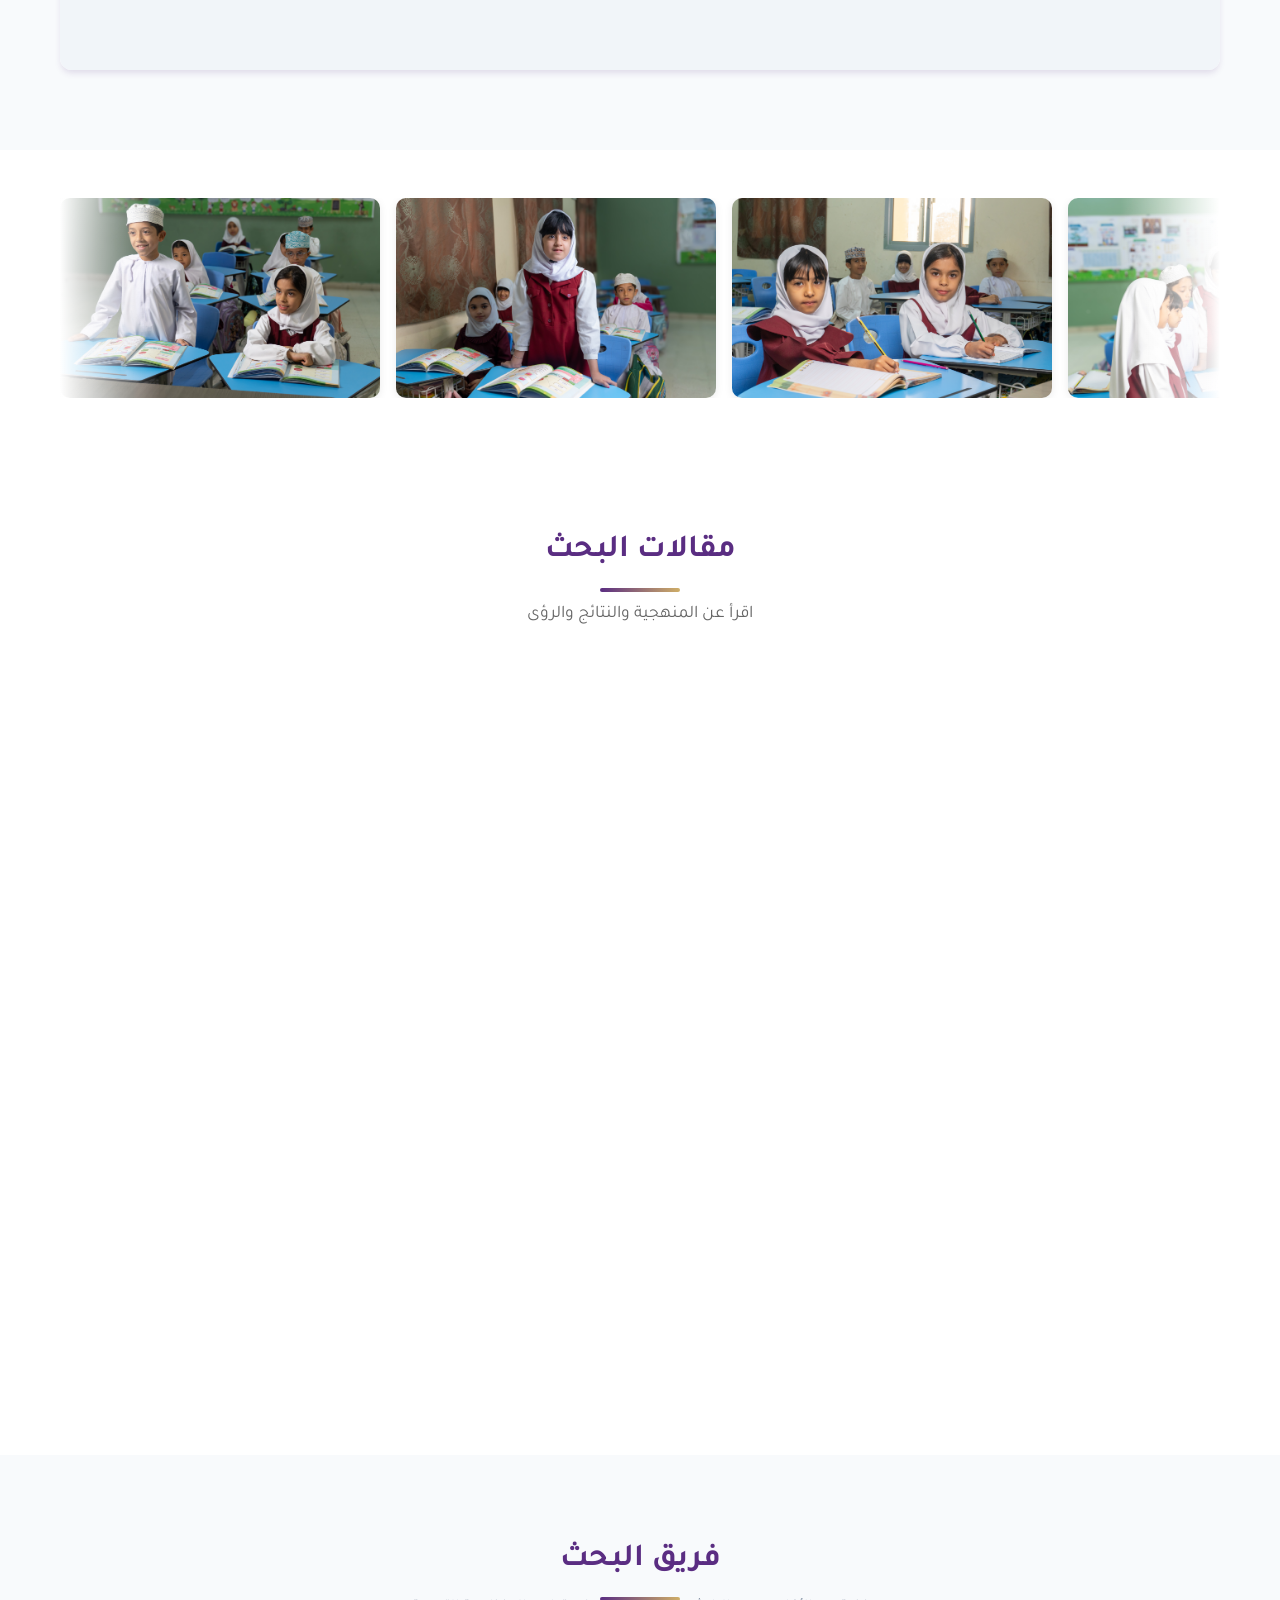
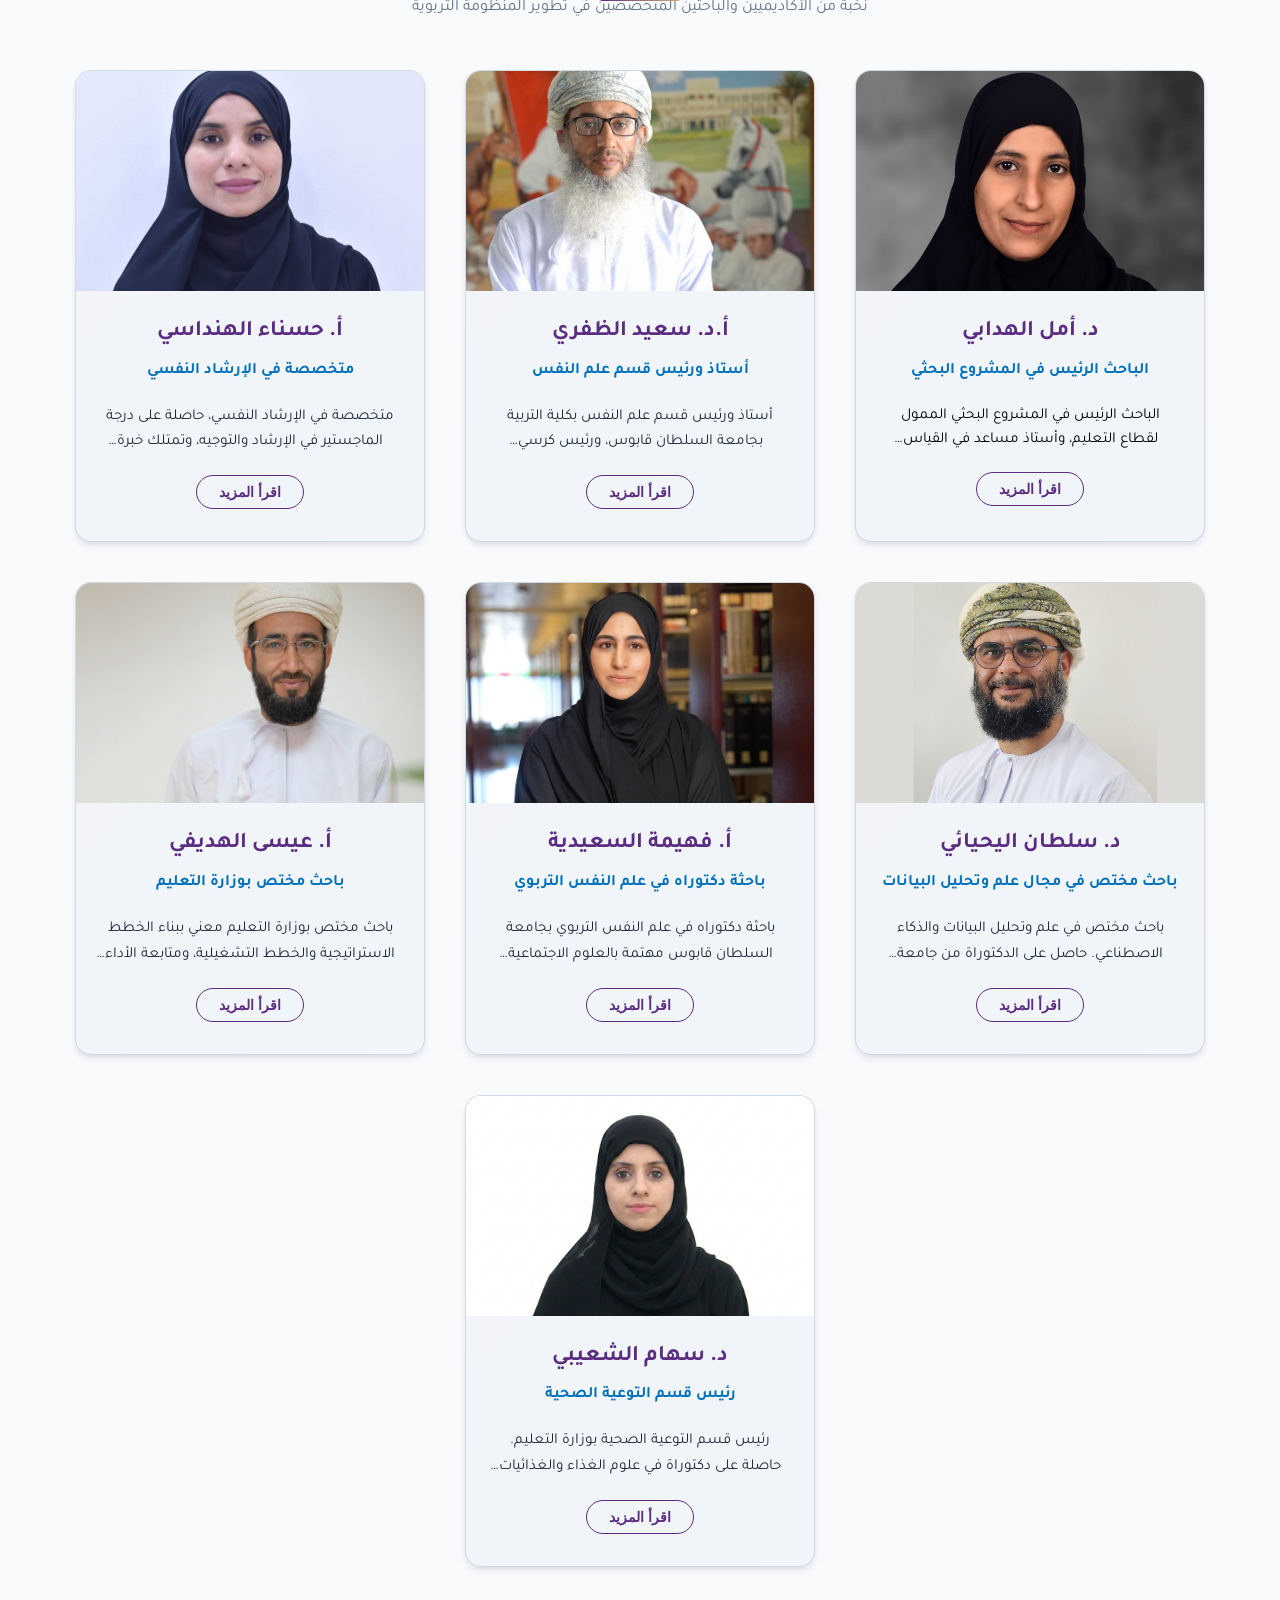
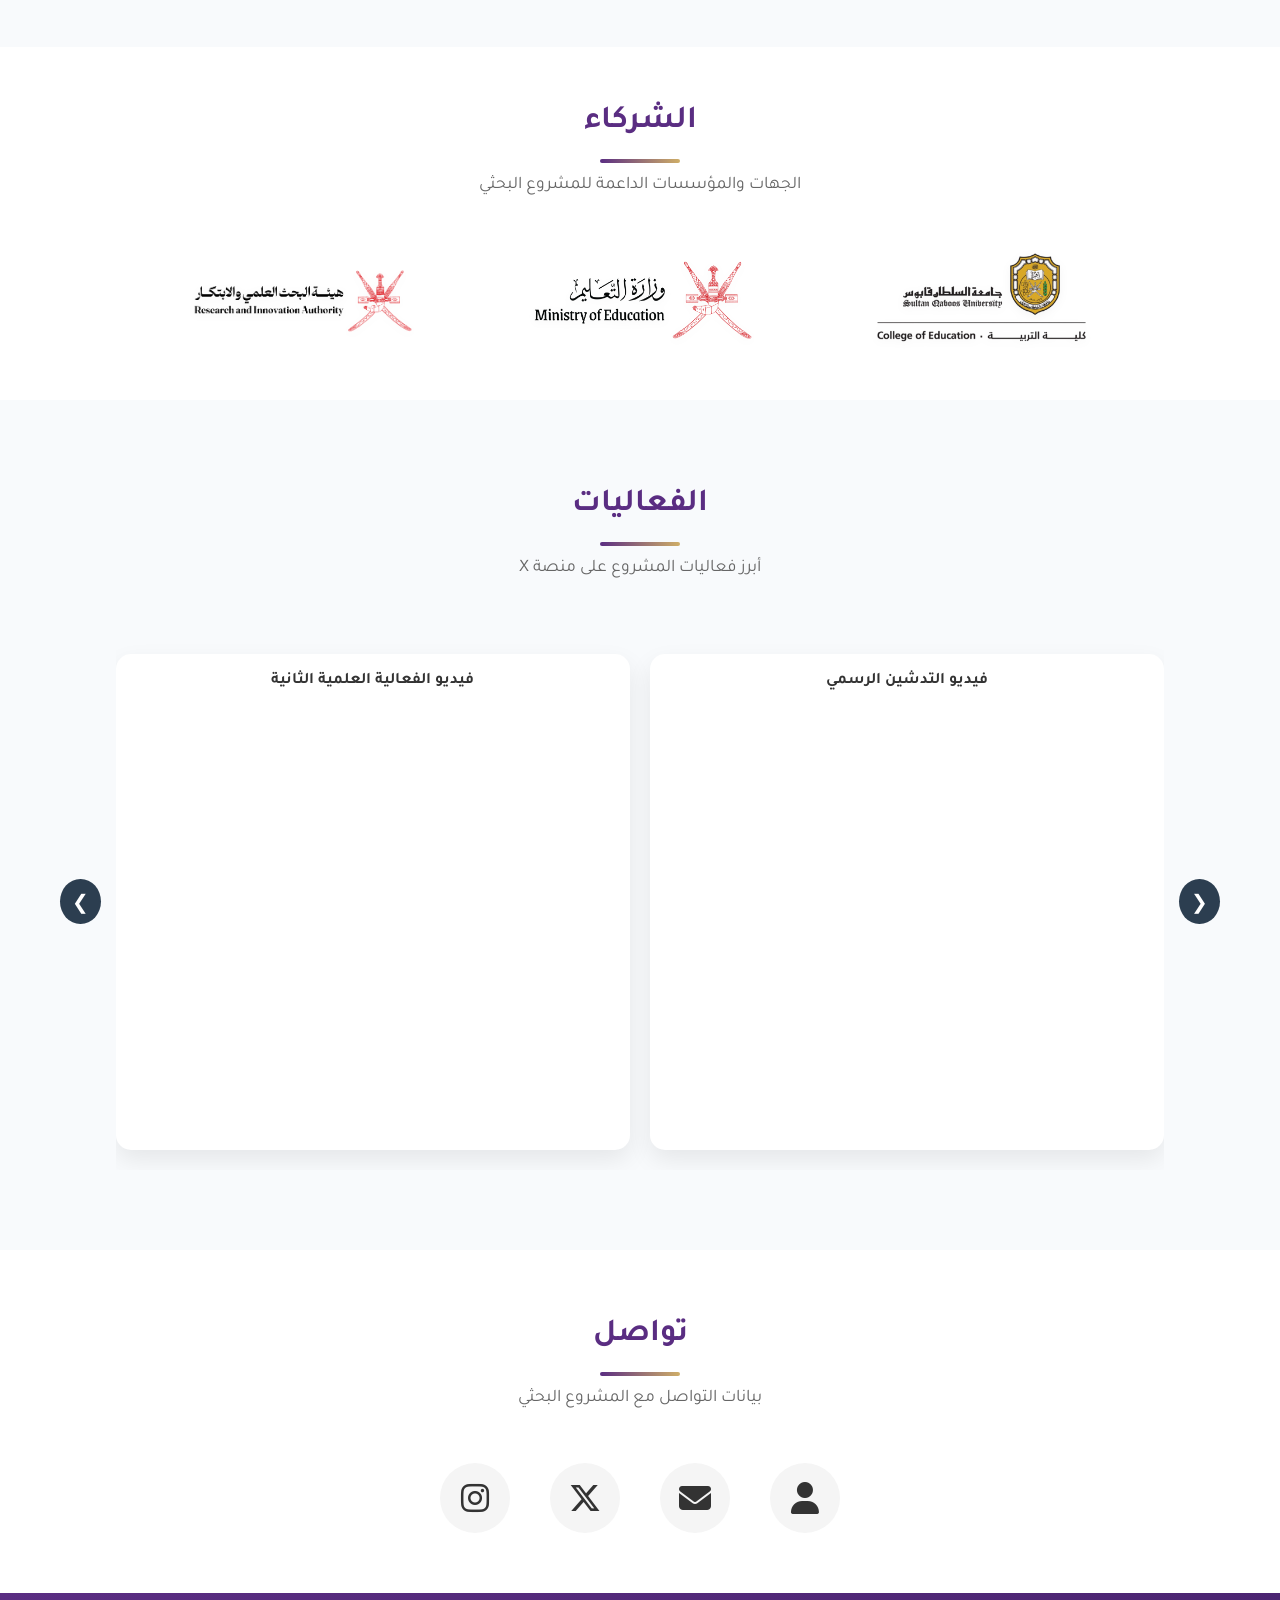
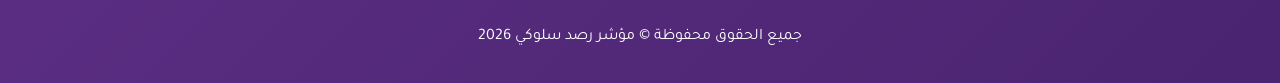
==== commit eb8c0561: "image updated" ====
--- a/index.html
+++ b/index.html
@@ -529,7 +529,7 @@
 
                 <div class="team-card">
                     <div class="member-img-container">
-                        <img src="images/img4.jpeg" alt="د. سلطان اليحيائي">
+                        <img src="images/img4.png" alt="د. سلطان اليحيائي">
                     </div>
                     <h3 class="member-name">د. سلطان اليحيائي</h3>
                     <p class="member-role">باحث مختص في مجال علم وتحليل البيانات </p>
